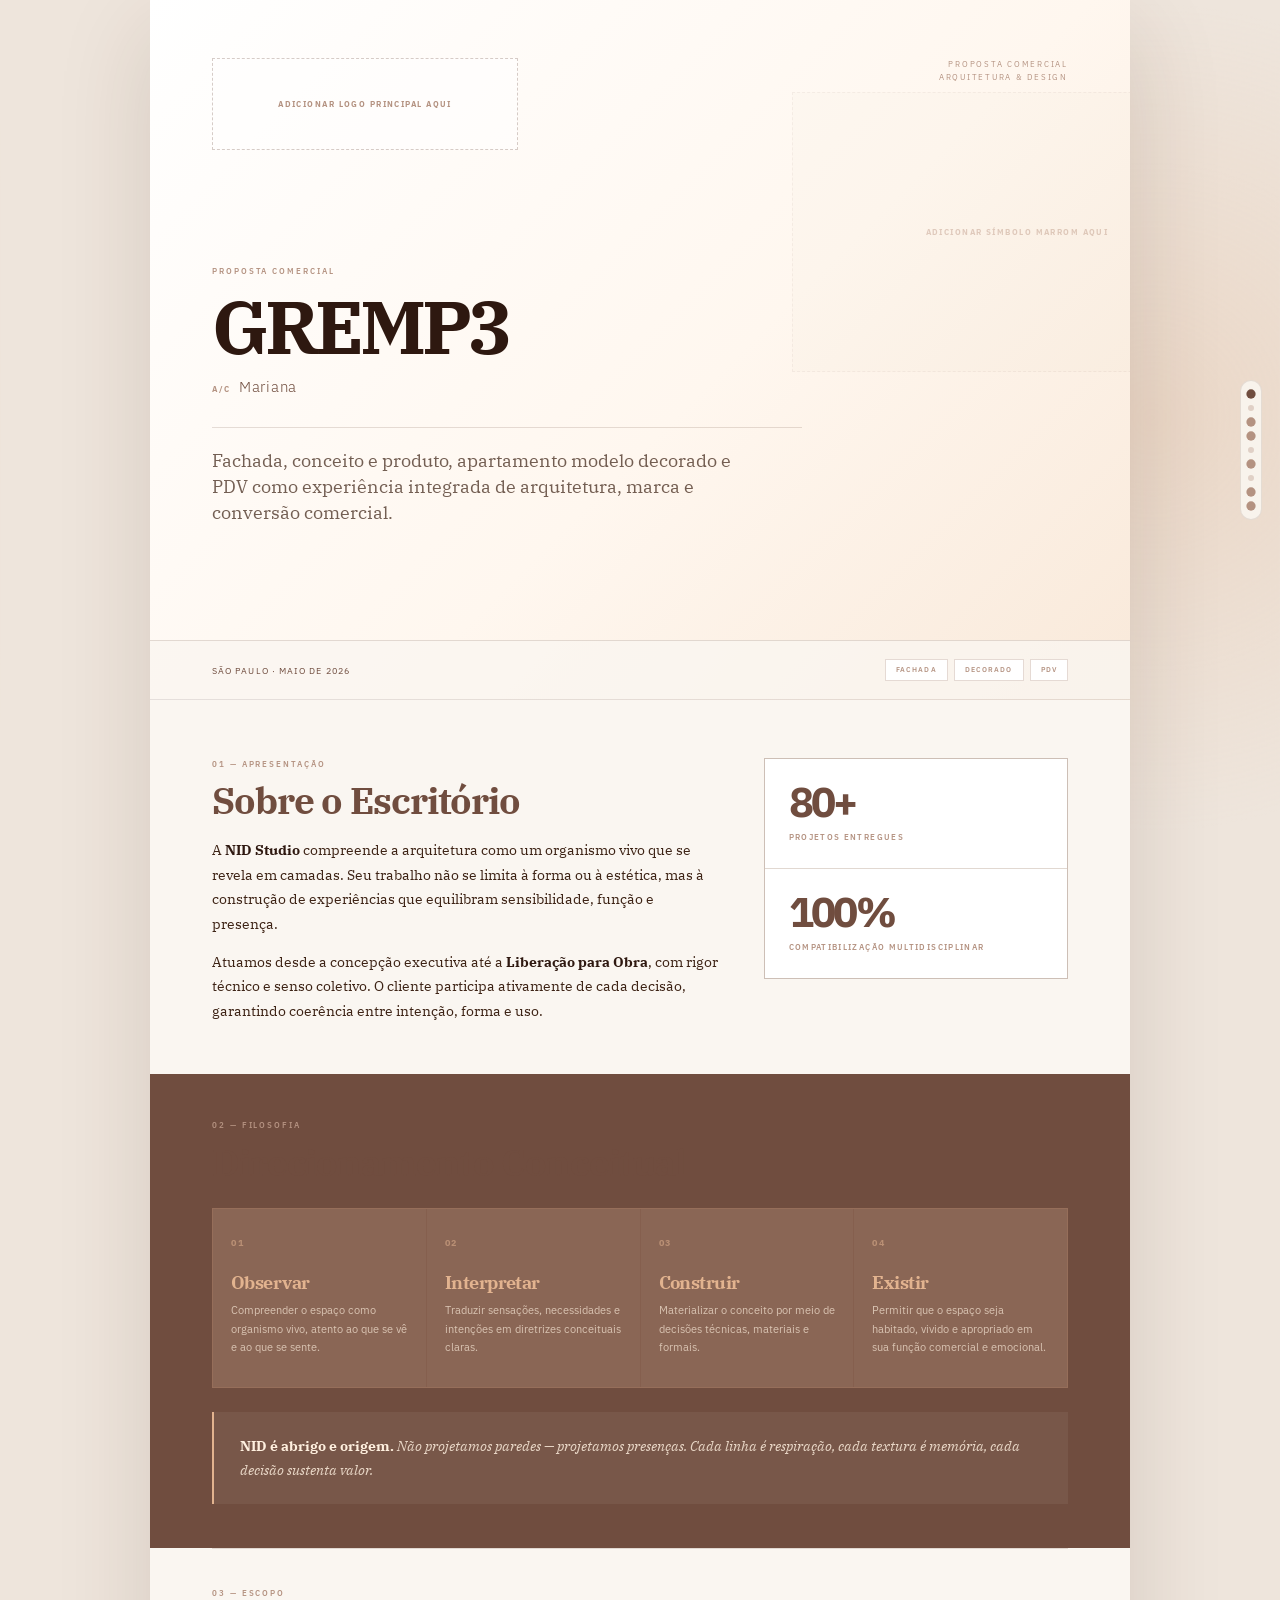
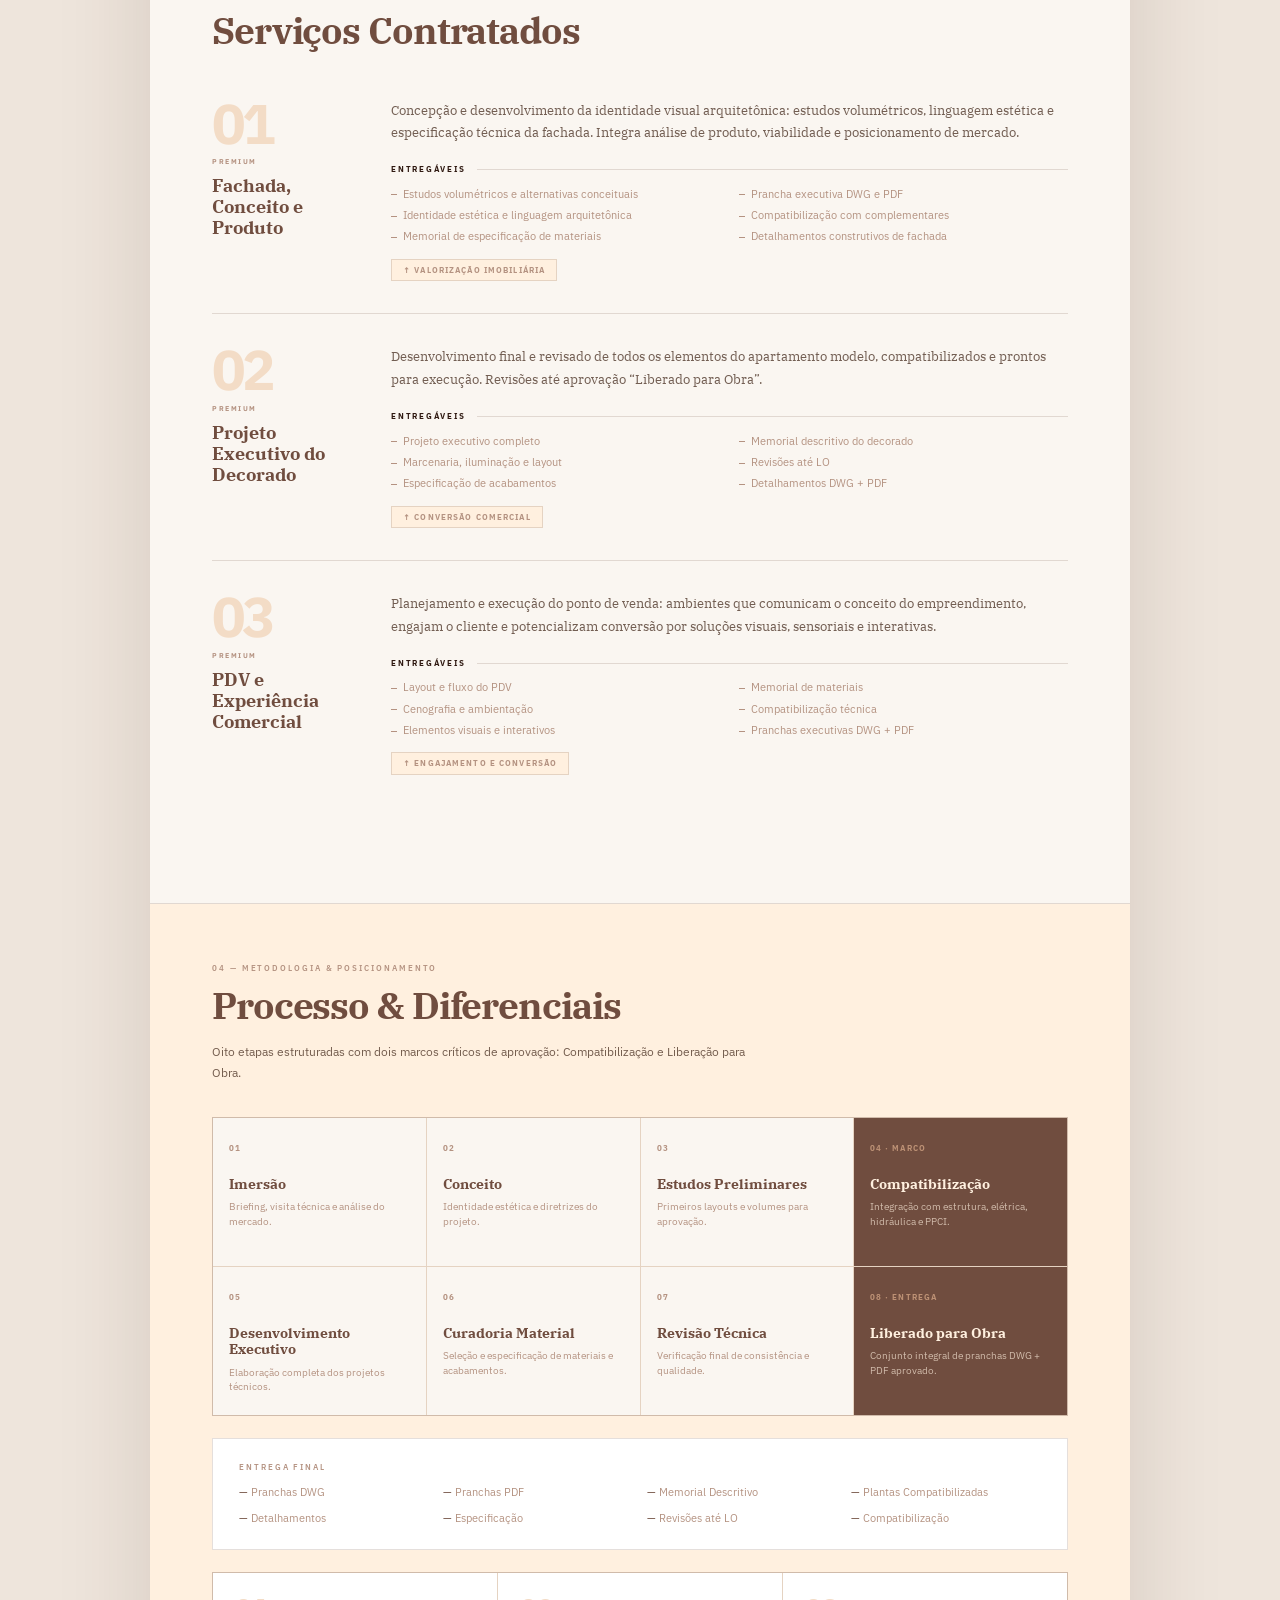
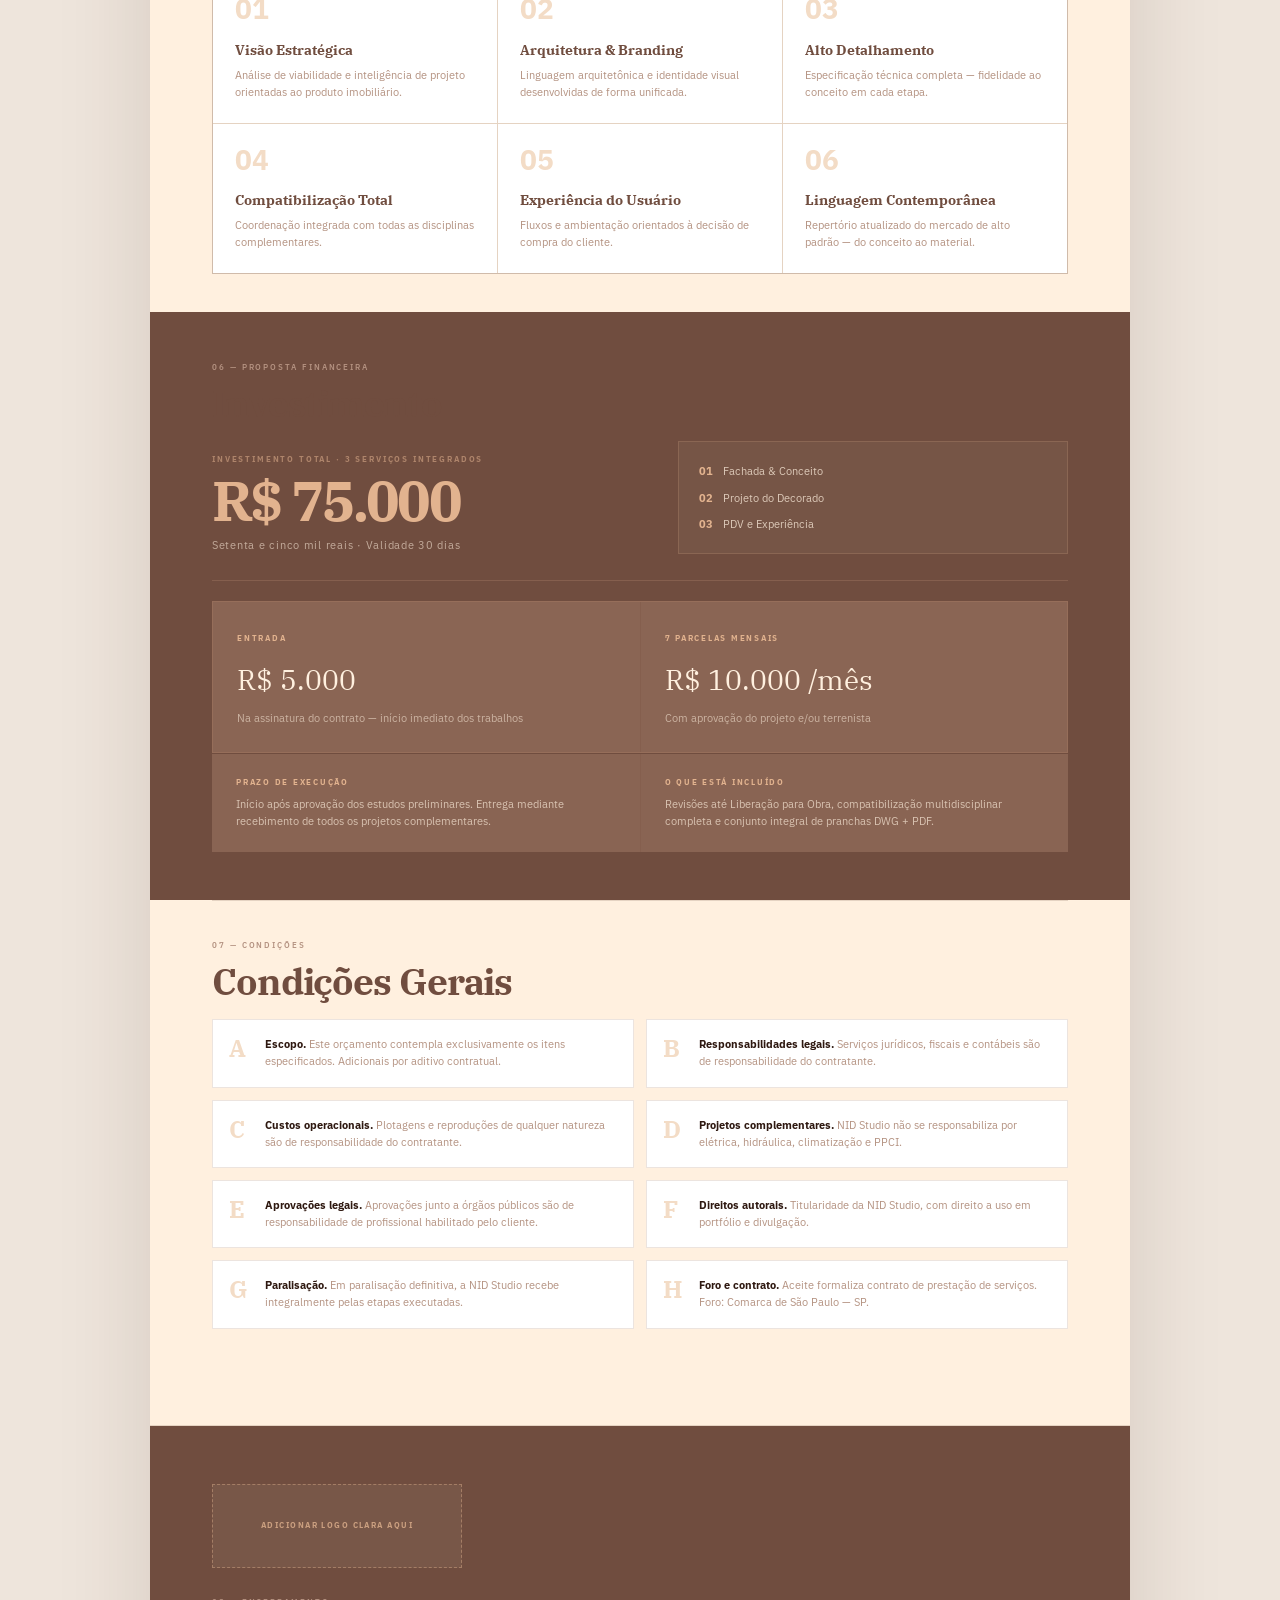
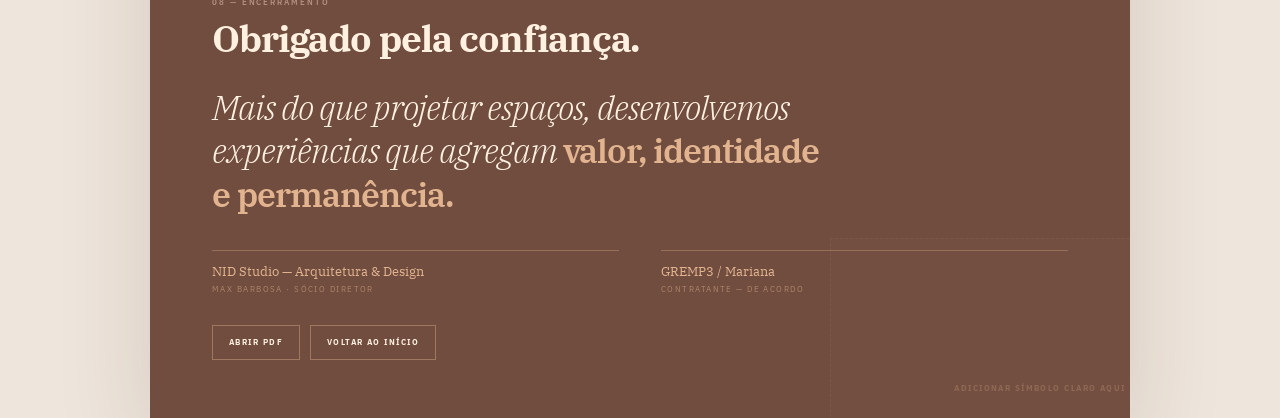
==== index.html @ 26ba8040 "Substitui logos por placeholders editaveis Co-authored-by: lealzinho30 <lealzinho30@users.noreply.gi" ====
<!doctype html>
<html lang="pt-BR">
<head>
  <meta charset="utf-8">
  <meta name="viewport" content="width=device-width, initial-scale=1">
  <title>NID Studio — Proposta Comercial GREMP3</title>
  <meta name="description" content="Proposta comercial NID Studio para GREMP3.">
  <link rel="preconnect" href="https://fonts.googleapis.com">
  <link rel="preconnect" href="https://fonts.gstatic.com" crossorigin>
  <link href="https://fonts.googleapis.com/css2?family=IBM+Plex+Serif:ital,wght@0,300;0,400;0,600;0,700;1,300;1,400&family=IBM+Plex+Sans:wght@300;400;500;600;700&display=swap" rel="stylesheet">
  <style>
    :root {
      --brown: #704d3f;
      --brown-dark: #3d2315;
      --brown-deep: #2e1810;
      --copper: #e2b38f;
      --taupe: #b49281;
      --sand: #f3dcc6;
      --cream: #fff0df;
      --off: #faf6f1;
      --white: #ffffff;
      --ink-soft: rgba(61, 35, 21, .72);
      --line: rgba(112, 77, 63, .18);
      --line-dark: rgba(226, 179, 143, .18);
    }

    * { box-sizing: border-box; }
    html { scroll-behavior: smooth; background: #eee5dc; }
    body {
      margin: 0;
      color: var(--brown-dark);
      background: radial-gradient(circle at 90% 8%, rgba(226,179,143,.28), transparent 26rem), #eee5dc;
      font-family: "IBM Plex Serif", Georgia, serif;
      font-size: 13px;
      line-height: 1.68;
      -webkit-font-smoothing: antialiased;
    }

    .nav {
      position: fixed;
      right: 18px;
      top: 50%;
      z-index: 20;
      display: flex;
      flex-direction: column;
      gap: 8px;
      transform: translateY(-50%);
      padding: 10px 7px;
      border: 1px solid rgba(112,77,63,.14);
      border-radius: 999px;
      background: rgba(250,246,241,.88);
      backdrop-filter: blur(14px);
    }
    .nav a {
      width: 6px;
      height: 6px;
      border-radius: 999px;
      background: var(--taupe);
      opacity: .36;
      text-indent: -999px;
      overflow: hidden;
      transition: .2s ease;
    }
    .nav a:hover, .nav a.on { opacity: 1; background: var(--brown); transform: scale(1.55); }

    .doc {
      width: min(100%, 980px);
      margin: 0 auto;
      background: var(--off);
      box-shadow: 0 30px 90px rgba(61,35,21,.14);
    }
    .sheet {
      position: relative;
      min-height: 100vh;
      padding: 58px 62px;
      border-bottom: 1px solid var(--line);
      overflow: hidden;
    }
    .sheet:last-child { border-bottom: 0; }
    .sheet.dark { color: var(--cream); background: var(--brown); }
    .sheet.cream { background: var(--cream); }
    .section { padding: 38px 0; border-top: 1px solid var(--line); }
    .section:first-child { border-top: 0; padding-top: 0; }
    .dark .section { border-top-color: var(--line-dark); }

    .label {
      display: block;
      margin-bottom: 10px;
      color: var(--taupe);
      font-family: "IBM Plex Sans", Arial, sans-serif;
      font-size: 8px;
      font-weight: 600;
      letter-spacing: .24em;
      text-transform: uppercase;
    }
    .dark .label { color: rgba(226,179,143,.64); }

    h1, h2, h3, p { margin-top: 0; }
    h1, h2, h3 { letter-spacing: -.03em; line-height: 1.05; }
    h1 { margin-bottom: 0; color: var(--brown-deep); font-size: 74px; font-weight: 700; letter-spacing: -.055em; }
    h2 { margin-bottom: 18px; color: var(--brown); font-size: 37px; font-weight: 700; }
    h3 { margin-bottom: 8px; color: var(--brown); font-size: 19px; font-weight: 700; }
    .dark h2, .dark h3 { color: var(--cream); }
    .lead { max-width: 640px; color: var(--ink-soft); font-size: 16px; line-height: 1.62; }
    .dark .lead { color: rgba(255,240,223,.76); }

    .logo {
      display: inline-flex;
      align-items: center;
      color: var(--brown);
      text-decoration: none;
    }
    .logo-slot,
    .symbol-slot {
      position: relative;
      display: flex;
      align-items: center;
      justify-content: center;
      overflow: hidden;
      border: 1px dashed rgba(112, 77, 63, .28);
      background: rgba(255, 255, 255, .58);
      color: var(--taupe);
      font-family: "IBM Plex Sans", Arial, sans-serif;
      font-size: 8px;
      font-weight: 700;
      letter-spacing: .18em;
      text-align: center;
      text-transform: uppercase;
    }
    .logo-slot img,
    .symbol-slot img {
      display: block;
      width: 100%;
      height: 100%;
      object-fit: contain;
    }
    .logo-slot.is-empty::before,
    .symbol-slot.is-empty::before {
      content: attr(data-label);
      max-width: 82%;
      line-height: 1.55;
    }
    .logo-slot--cover {
      width: 306px;
      max-width: 42vw;
      height: 92px;
      padding: 12px;
    }
    .logo-slot--closing {
      width: 250px;
      max-width: 70%;
      height: 84px;
      margin-bottom: 28px;
      border-color: rgba(226,179,143,.42);
      background: rgba(255,240,223,.06);
      color: rgba(226,179,143,.78);
    }

    .fan-bg {
      position: absolute;
      right: -112px;
      top: 92px;
      width: 450px;
      height: 280px;
      opacity: .82;
      pointer-events: none;
      mix-blend-mode: multiply;
      border-color: rgba(112,77,63,.14);
      background: rgba(112,77,63,.035);
    }
    .fan-bg.is-empty { opacity: .42; }

    .cover {
      min-height: 700px;
      display: grid;
      grid-template-rows: auto 1fr auto;
      background: linear-gradient(135deg, #fff 0%, #fff7ef 56%, #f3dcc6 140%);
    }
    .cover-top, .cover-foot { display:flex; justify-content:space-between; align-items:flex-start; gap:24px; position:relative; z-index:2; }
    .doc-type {
      color: var(--taupe);
      font-family: "IBM Plex Sans", Arial, sans-serif;
      font-size: 8px;
      letter-spacing: .22em;
      text-align: right;
      text-transform: uppercase;
    }
    .cover-main { position:relative; z-index:2; align-self:center; max-width: 590px; padding: 56px 0; }
    .ac { margin-top: 8px; color: var(--brown); font-family:"IBM Plex Sans", Arial, sans-serif; font-size:15px; font-weight:300; letter-spacing:.05em; }
    .ac em { margin-right:8px; color:var(--taupe); font-size:8px; font-style:normal; font-weight:700; letter-spacing:.2em; text-transform:uppercase; }
    .cover-line { width:100%; height:1px; margin:28px 0 20px; background:var(--line); }
    .cover-copy { max-width:540px; margin:0; color:var(--ink-soft); font-size:18px; line-height:1.44; }
    .cover-foot { align-items:center; margin:0 -62px -58px; padding:18px 62px; border-top:1px solid var(--line); background:rgba(250,246,241,.78); }
    .date { color:var(--brown); font-family:"IBM Plex Sans", Arial, sans-serif; font-size:9px; letter-spacing:.12em; text-transform:uppercase; }
    .tags { display:flex; gap:6px; flex-wrap:wrap; }
    .tag { padding:4px 10px; border:1px solid rgba(180,146,129,.34); background:#fff; color:var(--taupe); font-family:"IBM Plex Sans", Arial, sans-serif; font-size:7px; font-weight:600; letter-spacing:.16em; text-transform:uppercase; }

    .intro-grid { display:grid; grid-template-columns: 1.25fr .75fr; gap: 44px; align-items:start; }
    .copy p { margin-bottom: 13px; color: var(--brown-dark); font-size: 13.5px; line-height: 1.82; }
    .copy strong { color: var(--brown-deep); font-weight: 700; }
    .metric-grid { display:grid; grid-template-columns:1fr; gap:1px; background:var(--line); border:1px solid var(--line); }
    .metric { padding:24px; background:#fff; }
    .metric strong { display:block; color:var(--brown); font-family:"IBM Plex Sans", Arial, sans-serif; font-size:42px; line-height:.9; letter-spacing:-.06em; }
    .metric span { display:block; margin-top:10px; color:var(--taupe); font-family:"IBM Plex Sans", Arial, sans-serif; font-size:8px; font-weight:600; letter-spacing:.17em; text-transform:uppercase; }

    .philosophy { background:var(--brown); color:var(--cream); margin:0 -62px; padding:44px 62px; }
    .moves { display:grid; grid-template-columns:repeat(4,1fr); gap:1px; margin-top:26px; background:var(--line-dark); border:1px solid var(--line-dark); }
    .move { min-height:178px; padding:22px 18px; background:rgba(255,240,223,.045); }
    .move-n { color:rgba(226,179,143,.55); font-family:"IBM Plex Sans", Arial, sans-serif; font-size:9px; font-weight:700; letter-spacing:.18em; }
    .move h3 { margin-top:22px; color:var(--copper); font-size:18px; }
    .move p { margin:0; color:rgba(255,240,223,.68); font-family:"IBM Plex Sans", Arial, sans-serif; font-size:11px; line-height:1.68; }
    .manifesto { margin-top:24px; padding:22px 26px; border-left:2px solid var(--copper); background:rgba(255,240,223,.055); color:rgba(255,240,223,.82); font-size:14px; font-style:italic; line-height:1.74; }
    .manifesto strong { color:var(--cream); font-style:normal; }

    .services { display:grid; gap:0; }
    .svc { display:grid; grid-template-columns:145px 1fr; gap:34px; padding:32px 0; border-bottom:1px solid var(--line); }
    .svc:last-child { border-bottom:0; }
    .svc-n { display:block; color:var(--sand); font-family:"IBM Plex Sans", Arial, sans-serif; font-size:56px; font-weight:700; line-height:.85; letter-spacing:-.07em; }
    .svc-k { display:block; margin-top:9px; color:var(--taupe); font-family:"IBM Plex Sans", Arial, sans-serif; font-size:7px; font-weight:700; letter-spacing:.22em; text-transform:uppercase; }
    .svc-title { margin-top:7px; color:var(--brown); font-size:18px; font-weight:700; line-height:1.18; }
    .svc p { margin-bottom:18px; color:var(--ink-soft); font-size:13px; line-height:1.76; }
    .deliver-title { display:flex; align-items:center; gap:12px; margin-bottom:10px; color:var(--brown-deep); font-family:"IBM Plex Sans", Arial, sans-serif; font-size:8px; font-weight:700; letter-spacing:.22em; text-transform:uppercase; }
    .deliver-title:after { content:""; flex:1; height:1px; background:var(--line); }
    .deliver { display:grid; grid-template-columns:1fr 1fr; gap:6px 18px; margin:0; padding:0; list-style:none; }
    .deliver li { position:relative; padding-left:12px; color:var(--taupe); font-family:"IBM Plex Sans", Arial, sans-serif; font-size:10.6px; line-height:1.45; }
    .deliver li:before { content:""; position:absolute; left:0; top:.72em; width:6px; height:1px; background:var(--taupe); }
    .badge { display:inline-block; margin-top:14px; padding:4px 11px; border:1px solid var(--line); background:var(--cream); color:var(--taupe); font-family:"IBM Plex Sans", Arial, sans-serif; font-size:7.5px; font-weight:700; letter-spacing:.15em; text-transform:uppercase; }

    .process-wrap { display:grid; grid-template-columns:1fr; gap:22px; }
    .process-intro { max-width:560px; color:var(--ink-soft); font-family:"IBM Plex Sans", Arial, sans-serif; font-size:12px; line-height:1.68; }
    .steps { display:grid; grid-template-columns:repeat(4,1fr); gap:1px; background:var(--line); border:1px solid var(--line); }
    .step { min-height:148px; padding:18px 16px; background:var(--off); }
    .step.mark { background:var(--brown); color:var(--cream); }
    .step span { color:var(--taupe); font-family:"IBM Plex Sans", Arial, sans-serif; font-size:8px; font-weight:700; letter-spacing:.13em; text-transform:uppercase; }
    .step.mark span { color:rgba(226,179,143,.68); }
    .step strong { display:block; margin-top:18px; color:var(--brown); font-size:14px; line-height:1.18; }
    .step.mark strong { color:var(--cream); }
    .step p { margin:8px 0 0; color:var(--taupe); font-family:"IBM Plex Sans", Arial, sans-serif; font-size:10px; line-height:1.48; }
    .step.mark p { color:rgba(255,240,223,.68); }
    .delivery { padding:22px 26px; border:1px solid var(--line); background:#fff; }
    .delivery-items { display:grid; grid-template-columns:repeat(4,1fr); gap:8px 14px; margin-top:10px; color:var(--taupe); font-family:"IBM Plex Sans", Arial, sans-serif; font-size:10.5px; }
    .delivery-items span:before { content:"— "; color:var(--brown); }

    .diff-grid { display:grid; grid-template-columns:repeat(3,1fr); gap:1px; background:var(--line); border:1px solid var(--line); }
    .diff { padding:22px; background:#fff; }
    .diff span { color:var(--sand); font-family:"IBM Plex Sans", Arial, sans-serif; font-size:28px; font-weight:700; line-height:1; }
    .diff strong { display:block; margin-top:16px; color:var(--brown); font-size:14px; line-height:1.2; }
    .diff p { margin:8px 0 0; color:var(--taupe); font-family:"IBM Plex Sans", Arial, sans-serif; font-size:10.5px; line-height:1.6; }

    .finance { background:var(--brown); color:var(--cream); margin:0 -62px; padding:48px 62px; }
    .finance-head { display:grid; grid-template-columns:1.05fr .95fr; gap:36px; align-items:end; padding-bottom:26px; border-bottom:1px solid var(--line-dark); }
    .total-label { color:rgba(226,179,143,.55); font-family:"IBM Plex Sans", Arial, sans-serif; font-size:8px; font-weight:700; letter-spacing:.23em; text-transform:uppercase; }
    .total { margin:8px 0 0; color:var(--copper); font-size:56px; font-weight:700; line-height:.94; letter-spacing:-.05em; }
    .total-note { margin:10px 0 0; color:rgba(255,240,223,.58); font-family:"IBM Plex Sans", Arial, sans-serif; font-size:10.5px; letter-spacing:.07em; }
    .scope-list { display:grid; gap:8px; padding:20px; border:1px solid var(--line-dark); background:rgba(255,240,223,.045); }
    .scope-list div { display:grid; grid-template-columns:24px 1fr; color:rgba(255,240,223,.75); font-family:"IBM Plex Sans", Arial, sans-serif; font-size:11px; }
    .scope-list span { color:var(--copper); font-weight:700; }
    .pay-grid { display:grid; grid-template-columns:1fr 1fr; gap:1px; margin-top:20px; background:var(--line-dark); border:1px solid var(--line-dark); }
    .pay { padding:24px; background:rgba(255,240,223,.04); }
    .pay small { color:var(--copper); font-family:"IBM Plex Sans", Arial, sans-serif; font-size:8px; font-weight:700; letter-spacing:.22em; text-transform:uppercase; }
    .pay strong { display:block; margin-top:8px; color:var(--cream); font-size:28px; font-weight:400; }
    .pay p { margin:7px 0 0; color:rgba(255,240,223,.56); font-family:"IBM Plex Sans", Arial, sans-serif; font-size:10.5px; }
    .info-grid { display:grid; grid-template-columns:1fr 1fr; gap:1px; margin-top:1px; background:var(--line-dark); }
    .info { padding:22px 24px; background:rgba(255,240,223,.032); }
    .info strong { display:block; margin-bottom:7px; color:var(--copper); font-family:"IBM Plex Sans", Arial, sans-serif; font-size:8px; letter-spacing:.22em; text-transform:uppercase; }
    .info p { margin:0; color:rgba(255,240,223,.68); font-family:"IBM Plex Sans", Arial, sans-serif; font-size:10.5px; line-height:1.6; }

    .conditions { display:grid; grid-template-columns:1fr 1fr; gap:12px; }
    .cond { display:grid; grid-template-columns:24px 1fr; gap:12px; padding:16px; border:1px solid rgba(180,146,129,.25); background:#fff; }
    .cond-letter { color:var(--sand); font-size:24px; font-weight:700; line-height:1; }
    .cond p { margin:0; color:var(--taupe); font-family:"IBM Plex Sans", Arial, sans-serif; font-size:10.6px; line-height:1.62; }
    .cond strong { color:var(--brown-deep); font-weight:700; }

    .closing { position:relative; background:var(--brown); color:var(--cream); min-height:520px; display:grid; align-content:space-between; }
    .closing-symbol { position:absolute; right:-120px; bottom:-120px; width:420px; height:300px; opacity:.42; pointer-events:none; border-color:rgba(226,179,143,.18); background:rgba(255,240,223,.035); color:rgba(226,179,143,.62); }
    .closing-symbol img { object-fit:contain; }
    .closing > *:not(.closing-symbol) { position:relative; z-index:1; }
    .closing h2 { max-width:520px; color:var(--cream); }
    .closing-phrase { max-width:610px; margin:28px 0; color:var(--cream); font-size:34px; font-style:italic; font-weight:300; line-height:1.28; letter-spacing:-.03em; }
    .closing-phrase em { color:var(--copper); font-style:normal; font-weight:600; }
    .signatures { display:grid; grid-template-columns:1fr 1fr; gap:42px; margin-top:34px; }
    .sig-line { height:1px; margin-bottom:10px; background:rgba(226,179,143,.34); }
    .sig-name { color:var(--copper); font-size:13px; }
    .sig-role { color:rgba(226,179,143,.56); font-family:"IBM Plex Sans", Arial, sans-serif; font-size:8px; letter-spacing:.18em; text-transform:uppercase; }
    .actions { display:flex; gap:10px; flex-wrap:wrap; margin-top:28px; }
    .btn { padding:10px 16px; border:1px solid rgba(226,179,143,.42); color:var(--cream); font-family:"IBM Plex Sans", Arial, sans-serif; font-size:8px; font-weight:700; letter-spacing:.18em; text-decoration:none; text-transform:uppercase; }
    .btn:hover { background:rgba(255,240,223,.1); }

    @media (max-width: 760px) {
      .sheet { padding:38px 28px; }
      .cover-foot, .philosophy, .finance { margin-left:-28px; margin-right:-28px; padding-left:28px; padding-right:28px; }
      h1 { font-size:56px; }
      .intro-grid, .svc, .finance-head, .pay-grid, .info-grid, .conditions, .signatures { grid-template-columns:1fr; }
      .moves, .steps, .diff-grid, .delivery-items { grid-template-columns:1fr 1fr; }
      .deliver { grid-template-columns:1fr; }
      .nav { display:none; }
    }

    @media print {
      body { background:#fff; }
      .doc { width:900px; box-shadow:none; }
      .sheet { min-height:auto; page-break-after:always; }
      .nav, .actions { display:none; }
    }
  </style>
</head>
<body>
  <nav class="nav" aria-label="Navegação">
    <a class="on" href="#capa">Capa</a><a href="#sobre">Sobre</a><a href="#filosofia">Filosofia</a><a href="#escopo">Escopo</a><a href="#processo">Processo</a><a href="#diferenciais">Diferenciais</a><a href="#investimento">Investimento</a><a href="#condicoes">Condições</a><a href="#encerramento">Encerramento</a>
  </nav>

  <main class="doc">
    <section id="capa" class="sheet cover">
      <div class="cover-top">
        <a class="logo" href="#capa" aria-label="NID Studio">
          <span class="logo-slot logo-slot--cover is-empty" data-label="Adicionar logo principal aqui">
            <img data-logo-base="assets/logo-principal" alt="Logo NID Studio">
          </span>
        </a>
        <div class="doc-type">Proposta Comercial<br>Arquitetura & Design</div>
      </div>
      <div class="symbol-slot fan-bg is-empty" data-label="Adicionar símbolo marrom aqui" aria-hidden="true">
        <img data-logo-base="assets/simbolo-marrom" alt="">
      </div>
      <div class="cover-main">
        <span class="label">Proposta Comercial</span>
        <h1>GREMP3</h1>
        <div class="ac"><em>A/C</em>Mariana</div>
        <div class="cover-line"></div>
        <p class="cover-copy">Fachada, conceito e produto, apartamento modelo decorado e PDV como experiência integrada de arquitetura, marca e conversão comercial.</p>
      </div>
      <div class="cover-foot">
        <span class="date">São Paulo · Maio de 2026</span>
        <div class="tags"><span class="tag">Fachada</span><span class="tag">Decorado</span><span class="tag">PDV</span></div>
      </div>
    </section>

    <section id="sobre" class="sheet">
      <div class="section intro-grid">
        <div>
          <span class="label">01 — Apresentação</span>
          <h2>Sobre o Escritório</h2>
          <div class="copy">
            <p>A <strong>NID Studio</strong> compreende a arquitetura como um organismo vivo que se revela em camadas. Seu trabalho não se limita à forma ou à estética, mas à construção de experiências que equilibram sensibilidade, função e presença.</p>
            <p>Atuamos desde a concepção executiva até a <strong>Liberação para Obra</strong>, com rigor técnico e senso coletivo. O cliente participa ativamente de cada decisão, garantindo coerência entre intenção, forma e uso.</p>
          </div>
        </div>
        <div class="metric-grid"><div class="metric"><strong>80+</strong><span>Projetos entregues</span></div><div class="metric"><strong>100%</strong><span>Compatibilização multidisciplinar</span></div></div>
      </div>

      <div id="filosofia" class="philosophy section">
        <span class="label">02 — Filosofia</span>
        <h2>Direcionamento Conceitual</h2>
        <div class="moves">
          <article class="move"><span class="move-n">01</span><h3>Observar</h3><p>Compreender o espaço como organismo vivo, atento ao que se vê e ao que se sente.</p></article>
          <article class="move"><span class="move-n">02</span><h3>Interpretar</h3><p>Traduzir sensações, necessidades e intenções em diretrizes conceituais claras.</p></article>
          <article class="move"><span class="move-n">03</span><h3>Construir</h3><p>Materializar o conceito por meio de decisões técnicas, materiais e formais.</p></article>
          <article class="move"><span class="move-n">04</span><h3>Existir</h3><p>Permitir que o espaço seja habitado, vivido e apropriado em sua função comercial e emocional.</p></article>
        </div>
        <div class="manifesto"><strong>NID é abrigo e origem.</strong> Não projetamos paredes — projetamos presenças. Cada linha é respiração, cada textura é memória, cada decisão sustenta valor.</div>
      </div>

      <div id="escopo" class="section">
        <span class="label">03 — Escopo</span>
        <h2>Serviços Contratados</h2>
        <div class="services">
          <article class="svc"><div><span class="svc-n">01</span><span class="svc-k">Premium</span><div class="svc-title">Fachada, Conceito e Produto</div></div><div><p>Concepção e desenvolvimento da identidade visual arquitetônica: estudos volumétricos, linguagem estética e especificação técnica da fachada. Integra análise de produto, viabilidade e posicionamento de mercado.</p><div class="deliver-title">Entregáveis</div><ul class="deliver"><li>Estudos volumétricos e alternativas conceituais</li><li>Prancha executiva DWG e PDF</li><li>Identidade estética e linguagem arquitetônica</li><li>Compatibilização com complementares</li><li>Memorial de especificação de materiais</li><li>Detalhamentos construtivos de fachada</li></ul><span class="badge">↑ Valorização imobiliária</span></div></article>
          <article class="svc"><div><span class="svc-n">02</span><span class="svc-k">Premium</span><div class="svc-title">Projeto Executivo do Decorado</div></div><div><p>Desenvolvimento final e revisado de todos os elementos do apartamento modelo, compatibilizados e prontos para execução. Revisões até aprovação “Liberado para Obra”.</p><div class="deliver-title">Entregáveis</div><ul class="deliver"><li>Projeto executivo completo</li><li>Memorial descritivo do decorado</li><li>Marcenaria, iluminação e layout</li><li>Revisões até LO</li><li>Especificação de acabamentos</li><li>Detalhamentos DWG + PDF</li></ul><span class="badge">↑ Conversão comercial</span></div></article>
          <article class="svc"><div><span class="svc-n">03</span><span class="svc-k">Premium</span><div class="svc-title">PDV e Experiência Comercial</div></div><div><p>Planejamento e execução do ponto de venda: ambientes que comunicam o conceito do empreendimento, engajam o cliente e potencializam conversão por soluções visuais, sensoriais e interativas.</p><div class="deliver-title">Entregáveis</div><ul class="deliver"><li>Layout e fluxo do PDV</li><li>Memorial de materiais</li><li>Cenografia e ambientação</li><li>Compatibilização técnica</li><li>Elementos visuais e interativos</li><li>Pranchas executivas DWG + PDF</li></ul><span class="badge">↑ Engajamento e conversão</span></div></article>
        </div>
      </div>
    </section>

    <section class="sheet cream">
      <div id="processo" class="section process-wrap">
        <div><span class="label">04 — Metodologia & Posicionamento</span><h2>Processo & Diferenciais</h2><p class="process-intro">Oito etapas estruturadas com dois marcos críticos de aprovação: Compatibilização e Liberação para Obra.</p></div>
        <div class="steps">
          <article class="step"><span>01</span><strong>Imersão</strong><p>Briefing, visita técnica e análise do mercado.</p></article><article class="step"><span>02</span><strong>Conceito</strong><p>Identidade estética e diretrizes do projeto.</p></article><article class="step"><span>03</span><strong>Estudos Preliminares</strong><p>Primeiros layouts e volumes para aprovação.</p></article><article class="step mark"><span>04 · Marco</span><strong>Compatibilização</strong><p>Integração com estrutura, elétrica, hidráulica e PPCI.</p></article><article class="step"><span>05</span><strong>Desenvolvimento Executivo</strong><p>Elaboração completa dos projetos técnicos.</p></article><article class="step"><span>06</span><strong>Curadoria Material</strong><p>Seleção e especificação de materiais e acabamentos.</p></article><article class="step"><span>07</span><strong>Revisão Técnica</strong><p>Verificação final de consistência e qualidade.</p></article><article class="step mark"><span>08 · Entrega</span><strong>Liberado para Obra</strong><p>Conjunto integral de pranchas DWG + PDF aprovado.</p></article>
        </div>
        <div class="delivery"><span class="label">Entrega Final</span><div class="delivery-items"><span>Pranchas DWG</span><span>Pranchas PDF</span><span>Memorial Descritivo</span><span>Plantas Compatibilizadas</span><span>Detalhamentos</span><span>Especificação</span><span>Revisões até LO</span><span>Compatibilização</span></div></div>
        <div id="diferenciais" class="diff-grid">
          <article class="diff"><span>01</span><strong>Visão Estratégica</strong><p>Análise de viabilidade e inteligência de projeto orientadas ao produto imobiliário.</p></article><article class="diff"><span>02</span><strong>Arquitetura & Branding</strong><p>Linguagem arquitetônica e identidade visual desenvolvidas de forma unificada.</p></article><article class="diff"><span>03</span><strong>Alto Detalhamento</strong><p>Especificação técnica completa — fidelidade ao conceito em cada etapa.</p></article><article class="diff"><span>04</span><strong>Compatibilização Total</strong><p>Coordenação integrada com todas as disciplinas complementares.</p></article><article class="diff"><span>05</span><strong>Experiência do Usuário</strong><p>Fluxos e ambientação orientados à decisão de compra do cliente.</p></article><article class="diff"><span>06</span><strong>Linguagem Contemporânea</strong><p>Repertório atualizado do mercado de alto padrão — do conceito ao material.</p></article>
        </div>
      </div>

      <div id="investimento" class="finance section">
        <span class="label">06 — Proposta Financeira</span><h2>Investimento</h2>
        <div class="finance-head"><div><div class="total-label">Investimento total · 3 serviços integrados</div><div class="total">R$ 75.000</div><p class="total-note">Setenta e cinco mil reais · Validade 30 dias</p></div><div class="scope-list"><div><span>01</span>Fachada & Conceito</div><div><span>02</span>Projeto do Decorado</div><div><span>03</span>PDV e Experiência</div></div></div>
        <div class="pay-grid"><div class="pay"><small>Entrada</small><strong>R$ 5.000</strong><p>Na assinatura do contrato — início imediato dos trabalhos</p></div><div class="pay"><small>7 Parcelas mensais</small><strong>R$ 10.000 /mês</strong><p>Com aprovação do projeto e/ou terrenista</p></div></div>
        <div class="info-grid"><div class="info"><strong>Prazo de execução</strong><p>Início após aprovação dos estudos preliminares. Entrega mediante recebimento de todos os projetos complementares.</p></div><div class="info"><strong>O que está incluído</strong><p>Revisões até Liberação para Obra, compatibilização multidisciplinar completa e conjunto integral de pranchas DWG + PDF.</p></div></div>
      </div>

      <div id="condicoes" class="section">
        <span class="label">07 — Condições</span><h2>Condições Gerais</h2>
        <div class="conditions">
          <article class="cond"><span class="cond-letter">A</span><p><strong>Escopo.</strong> Este orçamento contempla exclusivamente os itens especificados. Adicionais por aditivo contratual.</p></article><article class="cond"><span class="cond-letter">B</span><p><strong>Responsabilidades legais.</strong> Serviços jurídicos, fiscais e contábeis são de responsabilidade do contratante.</p></article><article class="cond"><span class="cond-letter">C</span><p><strong>Custos operacionais.</strong> Plotagens e reproduções de qualquer natureza são de responsabilidade do contratante.</p></article><article class="cond"><span class="cond-letter">D</span><p><strong>Projetos complementares.</strong> NID Studio não se responsabiliza por elétrica, hidráulica, climatização e PPCI.</p></article><article class="cond"><span class="cond-letter">E</span><p><strong>Aprovações legais.</strong> Aprovações junto a órgãos públicos são de responsabilidade de profissional habilitado pelo cliente.</p></article><article class="cond"><span class="cond-letter">F</span><p><strong>Direitos autorais.</strong> Titularidade da NID Studio, com direito a uso em portfólio e divulgação.</p></article><article class="cond"><span class="cond-letter">G</span><p><strong>Paralisação.</strong> Em paralisação definitiva, a NID Studio recebe integralmente pelas etapas executadas.</p></article><article class="cond"><span class="cond-letter">H</span><p><strong>Foro e contrato.</strong> Aceite formaliza contrato de prestação de serviços. Foro: Comarca de São Paulo — SP.</p></article>
        </div>
      </div>
    </section>

    <section id="encerramento" class="sheet closing">
      <div class="symbol-slot closing-symbol is-empty" data-label="Adicionar símbolo claro aqui" aria-hidden="true">
        <img data-logo-base="assets/simbolo-claro" alt="">
      </div>
      <div><div class="logo-slot logo-slot--closing is-empty" data-label="Adicionar logo clara aqui"><img data-logo-base="assets/logo-clara" alt="Logo NID Studio"></div><span class="label">08 — Encerramento</span><h2>Obrigado pela confiança.</h2><p class="closing-phrase">Mais do que projetar espaços, desenvolvemos experiências que agregam <em>valor, identidade e permanência.</em></p><div class="signatures"><div><div class="sig-line"></div><div class="sig-name">NID Studio — Arquitetura & Design</div><div class="sig-role">Max Barbosa · Sócio Diretor</div></div><div><div class="sig-line"></div><div class="sig-name">GREMP3 / Mariana</div><div class="sig-role">Contratante — De acordo</div></div></div><div class="actions"><a class="btn" href="NID_Studio_Proposta_GREMP3.pdf" target="_blank" rel="noopener">Abrir PDF</a><a class="btn" href="#capa">Voltar ao início</a></div></div>
    </section>
  </main>
  <script>

    const optionalLogoExtensions = ['png', 'jpg', 'jpeg', 'webp', 'svg'];
    document.querySelectorAll('img[data-logo-base]').forEach(img => {
      const base = img.dataset.logoBase;
      let index = 0;
      const slot = img.parentElement;
      const tryNext = () => {
        if (index >= optionalLogoExtensions.length) {
          img.remove();
          return;
        }
        img.src = `${base}.${optionalLogoExtensions[index++]}`;
      };
      img.addEventListener('load', () => slot && slot.classList.remove('is-empty'));
      img.addEventListener('error', tryNext);
      tryNext();
    });
    const sections = document.querySelectorAll('section[id], div[id]');
    const dots = document.querySelectorAll('.nav a');
    const io = new IntersectionObserver(entries => { entries.forEach(entry => { if(entry.isIntersecting){ dots.forEach(d=>d.classList.remove('on')); const active=document.querySelector(`.nav a[href="#${entry.target.id}"]`); if(active) active.classList.add('on'); } }); }, { threshold: .35 });
    sections.forEach(section => io.observe(section));
  </script>
</body>
</html>
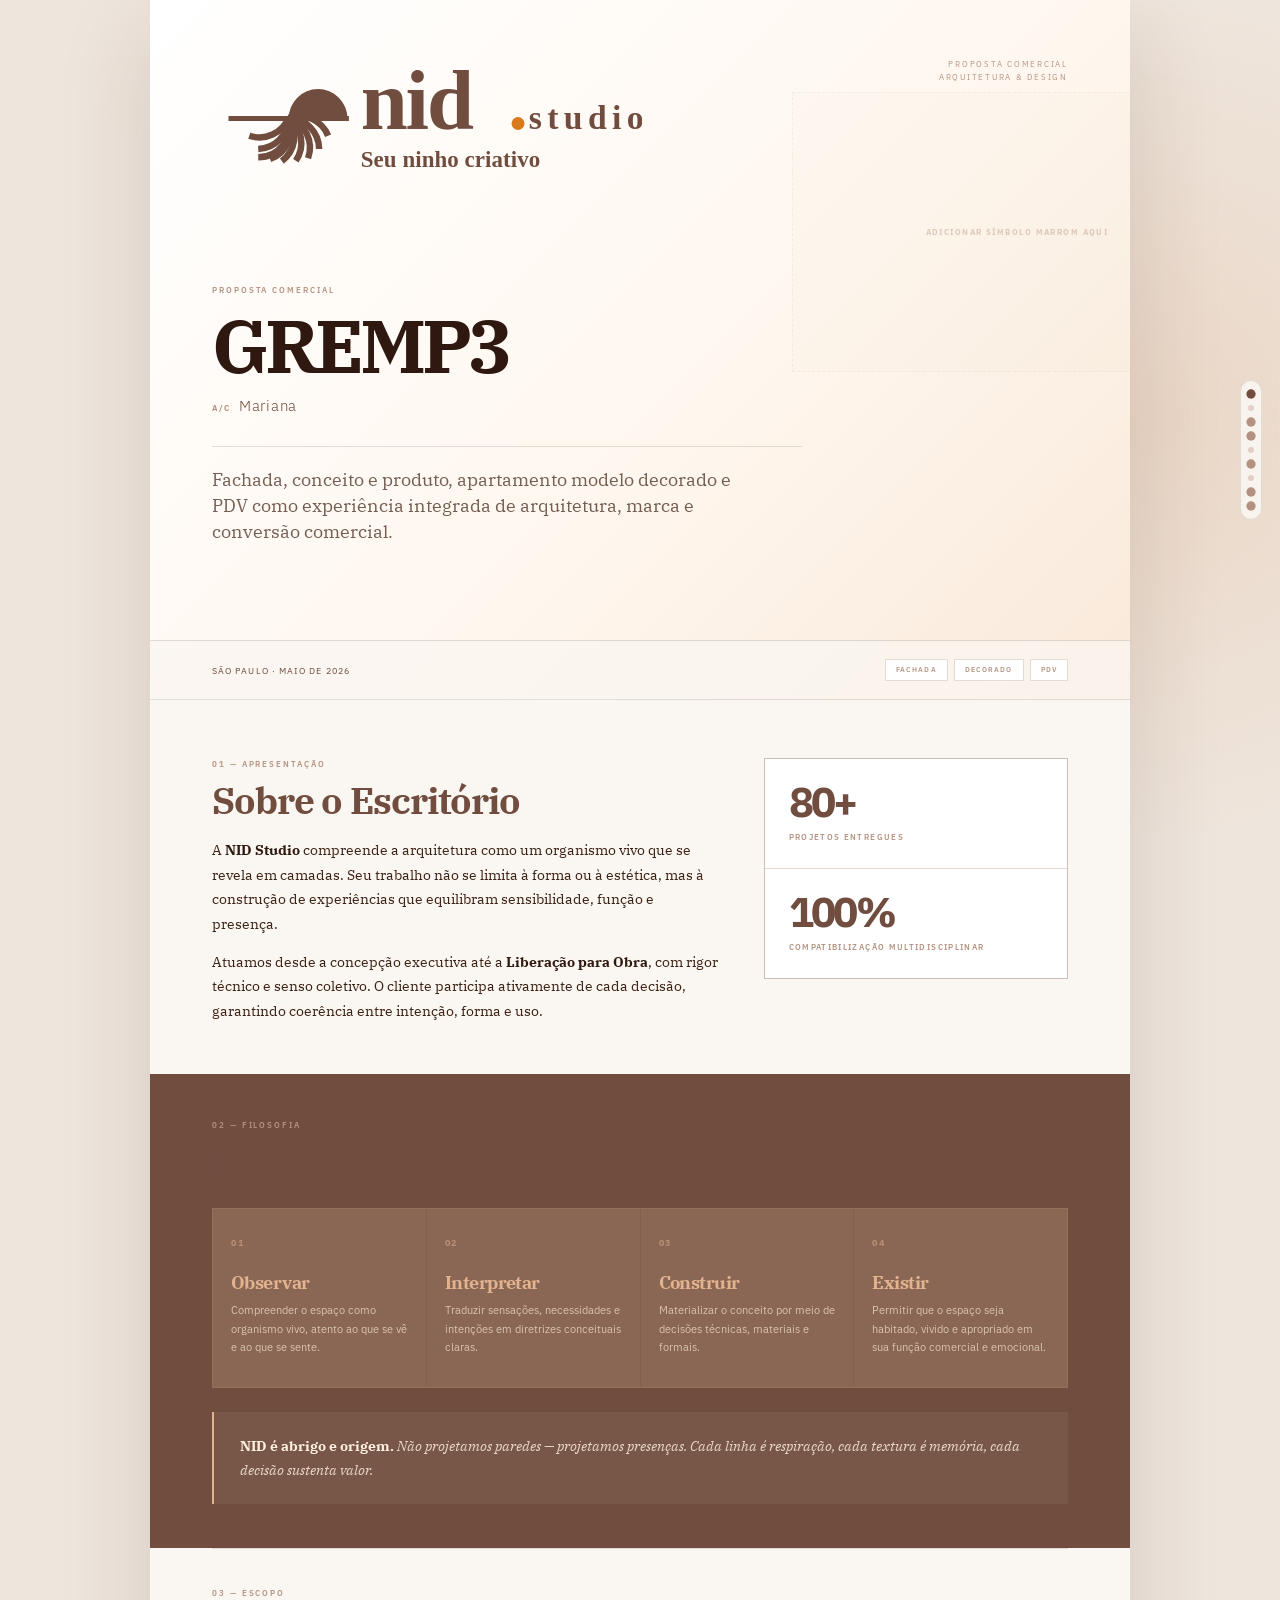
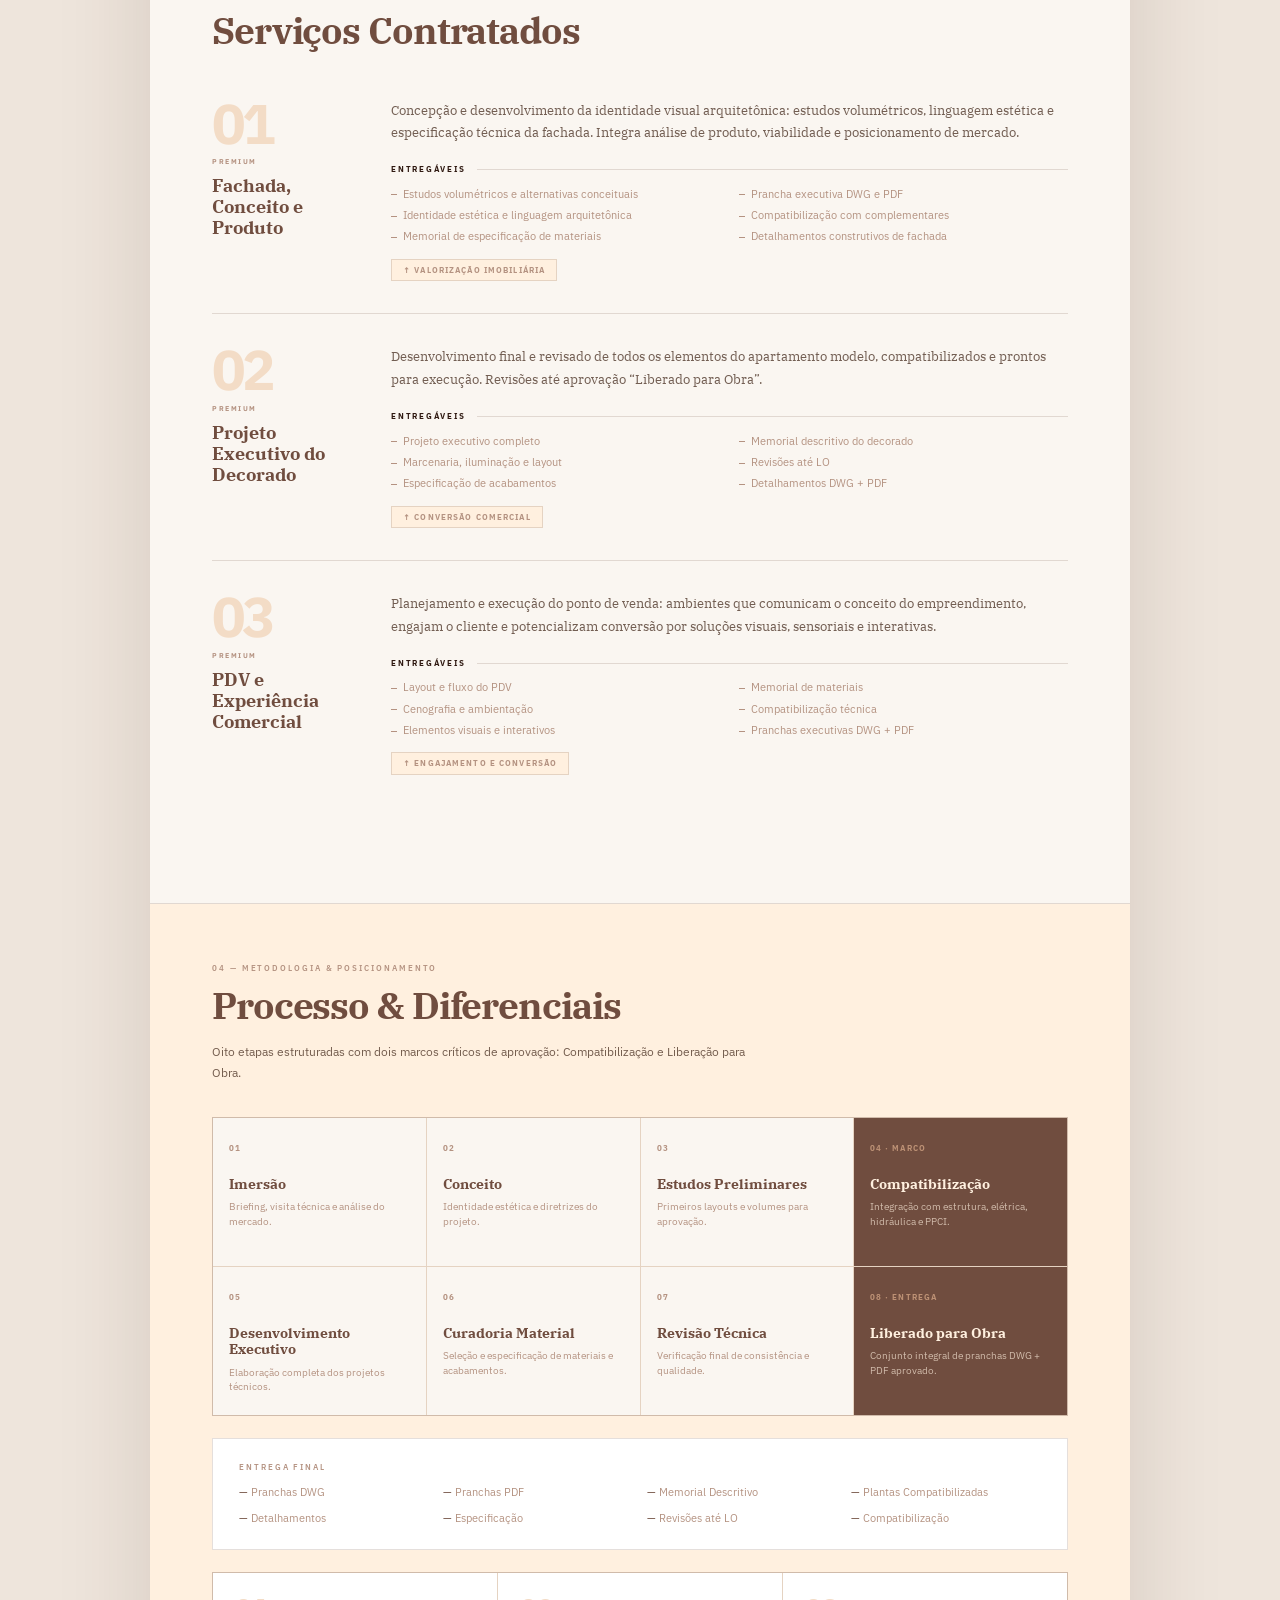
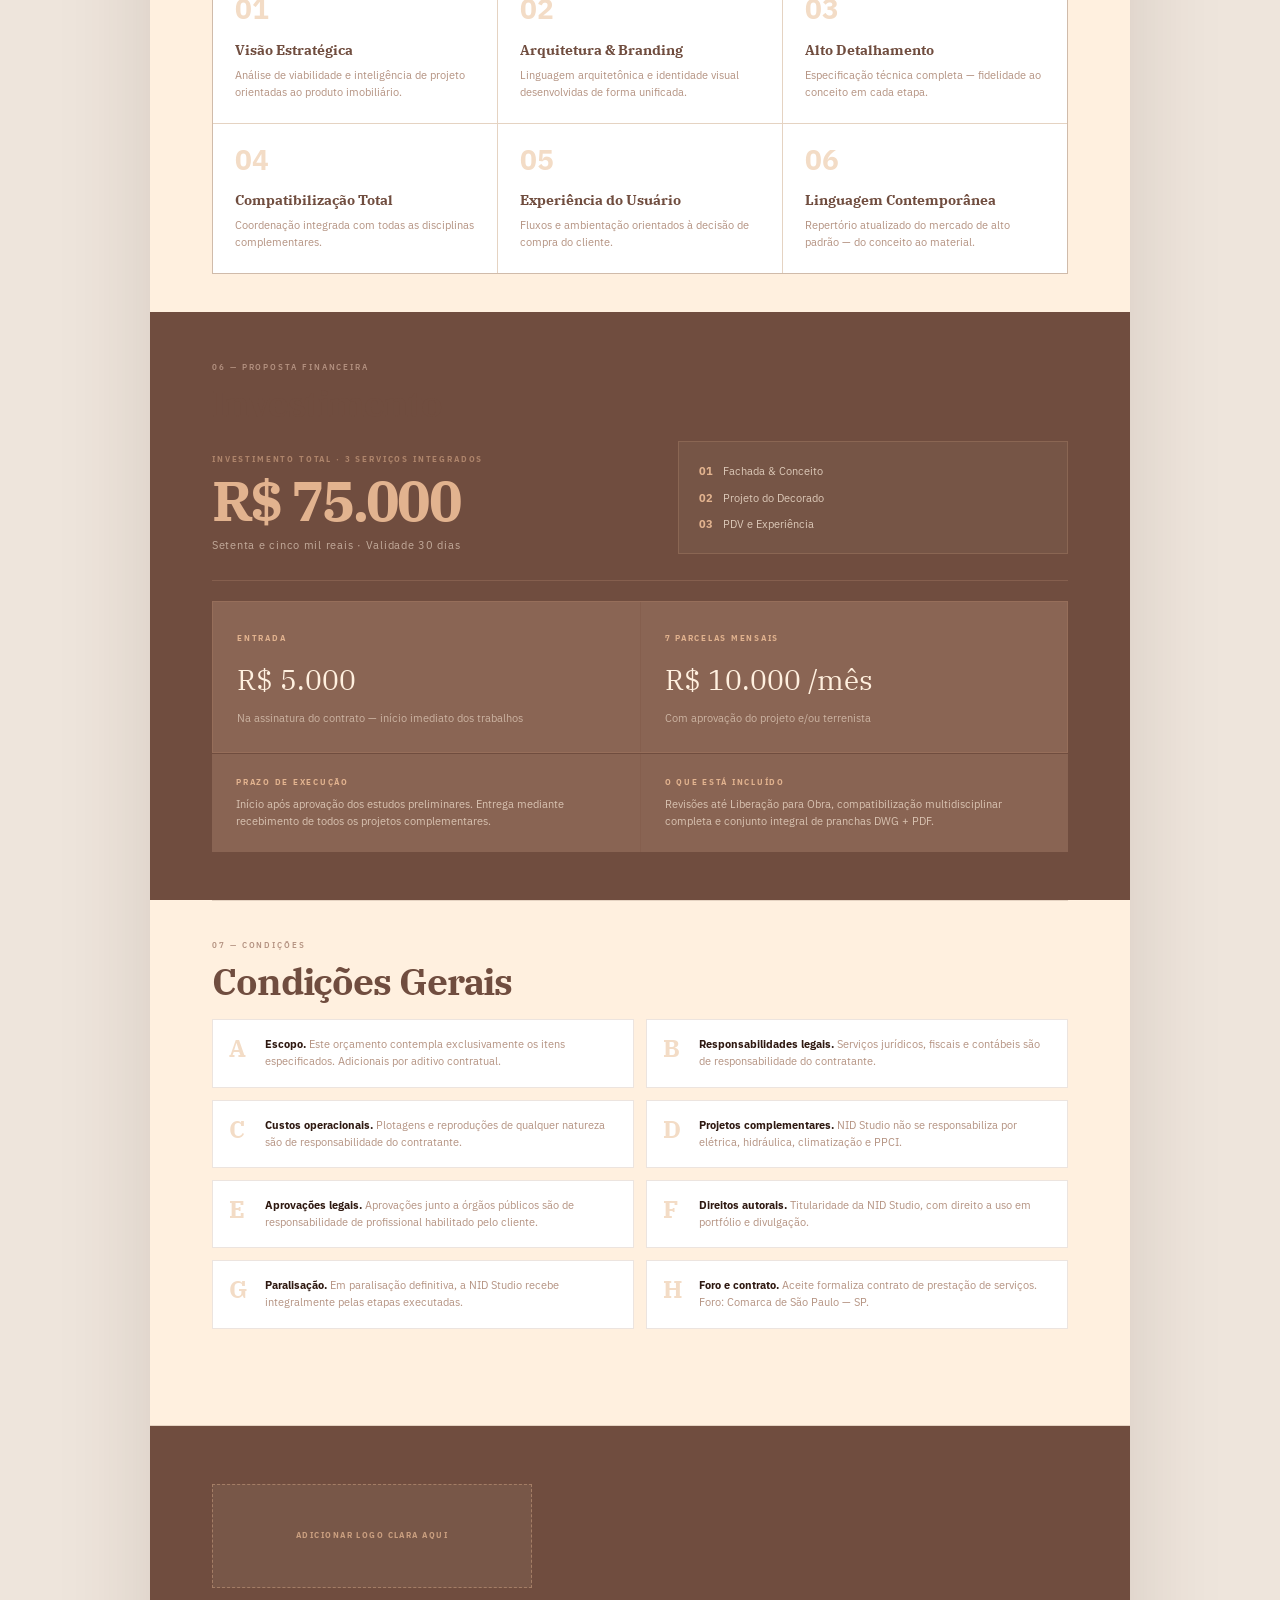
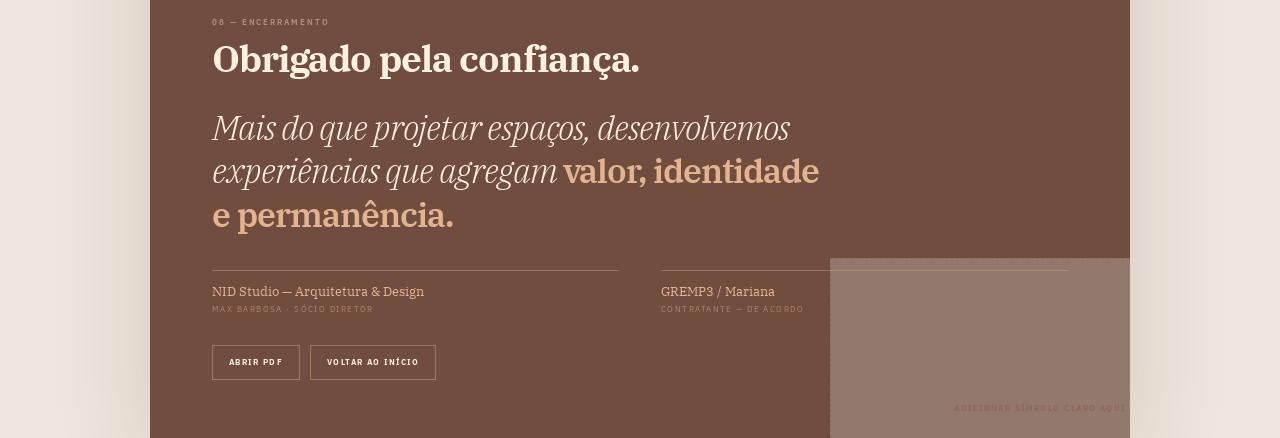
==== commit ff6c3e36: "Use logotipo normal da NID no layout Co-authored-by: lealzinho30 <lealzinho30@users.noreply.github.c" ====
--- a/index.html
+++ b/index.html
@@ -117,6 +117,12 @@
       align-items: center;
       justify-content: center;
       overflow: hidden;
+      border: 0;
+      background: transparent;
+      color: inherit;
+    }
+    .logo-slot.is-empty,
+    .symbol-slot.is-empty {
       border: 1px dashed rgba(112, 77, 63, .28);
       background: rgba(255, 255, 255, .58);
       color: var(--taupe);
@@ -141,16 +147,19 @@
       line-height: 1.55;
     }
     .logo-slot--cover {
-      width: 306px;
+      width: 430px;
       max-width: 42vw;
-      height: 92px;
-      padding: 12px;
+      height: 130px;
+      padding: 0;
     }
     .logo-slot--closing {
-      width: 250px;
+      width: 320px;
       max-width: 70%;
-      height: 84px;
+      height: 104px;
       margin-bottom: 28px;
+      color: rgba(226,179,143,.9);
+    }
+    .logo-slot--closing.is-empty {
       border-color: rgba(226,179,143,.42);
       background: rgba(255,240,223,.06);
       color: rgba(226,179,143,.78);
@@ -165,10 +174,13 @@
       opacity: .82;
       pointer-events: none;
       mix-blend-mode: multiply;
+      color: rgba(112,77,63,.24);
+    }
+    .fan-bg.is-empty {
       border-color: rgba(112,77,63,.14);
       background: rgba(112,77,63,.035);
-    }
-    .fan-bg.is-empty { opacity: .42; }
+      opacity: .42;
+    }
 
     .cover {
       min-height: 700px;
@@ -407,7 +419,7 @@
   </main>
   <script>
 
-    const optionalLogoExtensions = ['png', 'jpg', 'jpeg', 'webp', 'svg'];
+    const optionalLogoExtensions = ['svg', 'png', 'webp', 'jpg', 'jpeg'];
     document.querySelectorAll('img[data-logo-base]').forEach(img => {
       const base = img.dataset.logoBase;
       let index = 0;
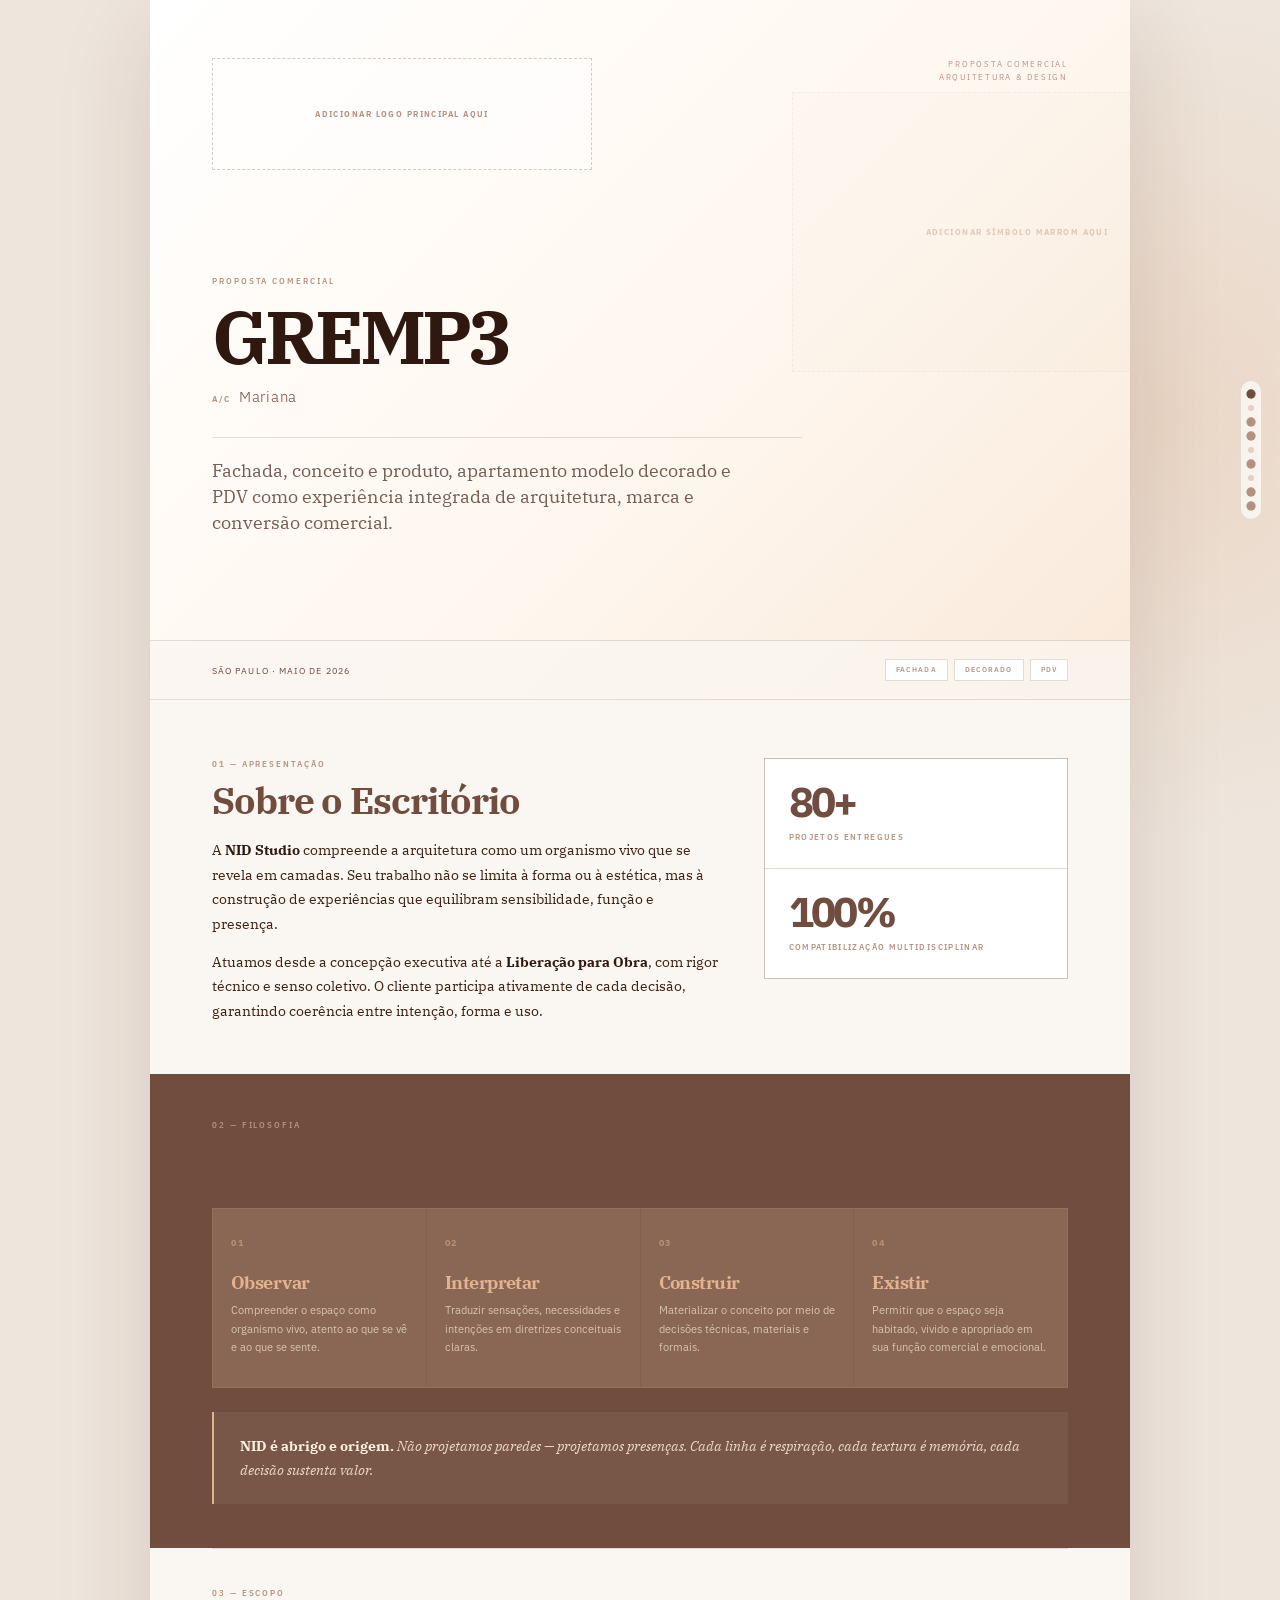
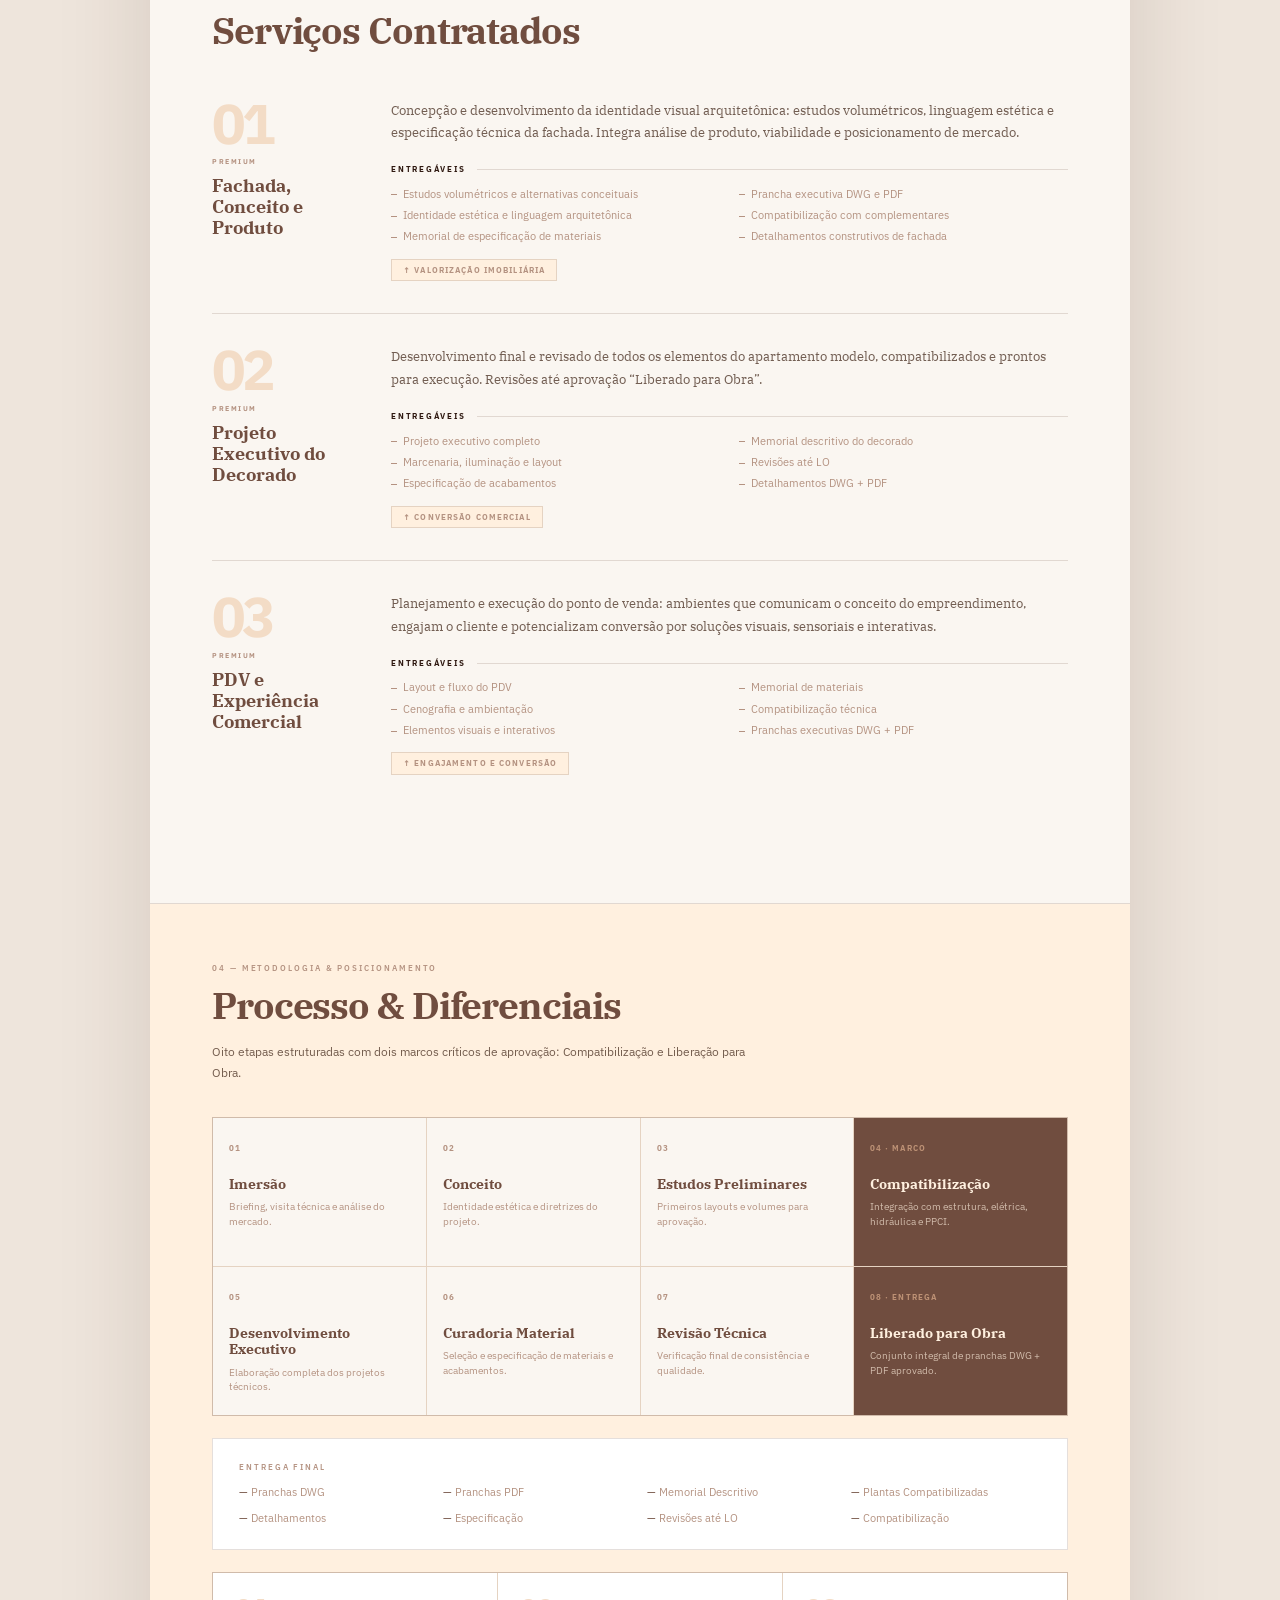
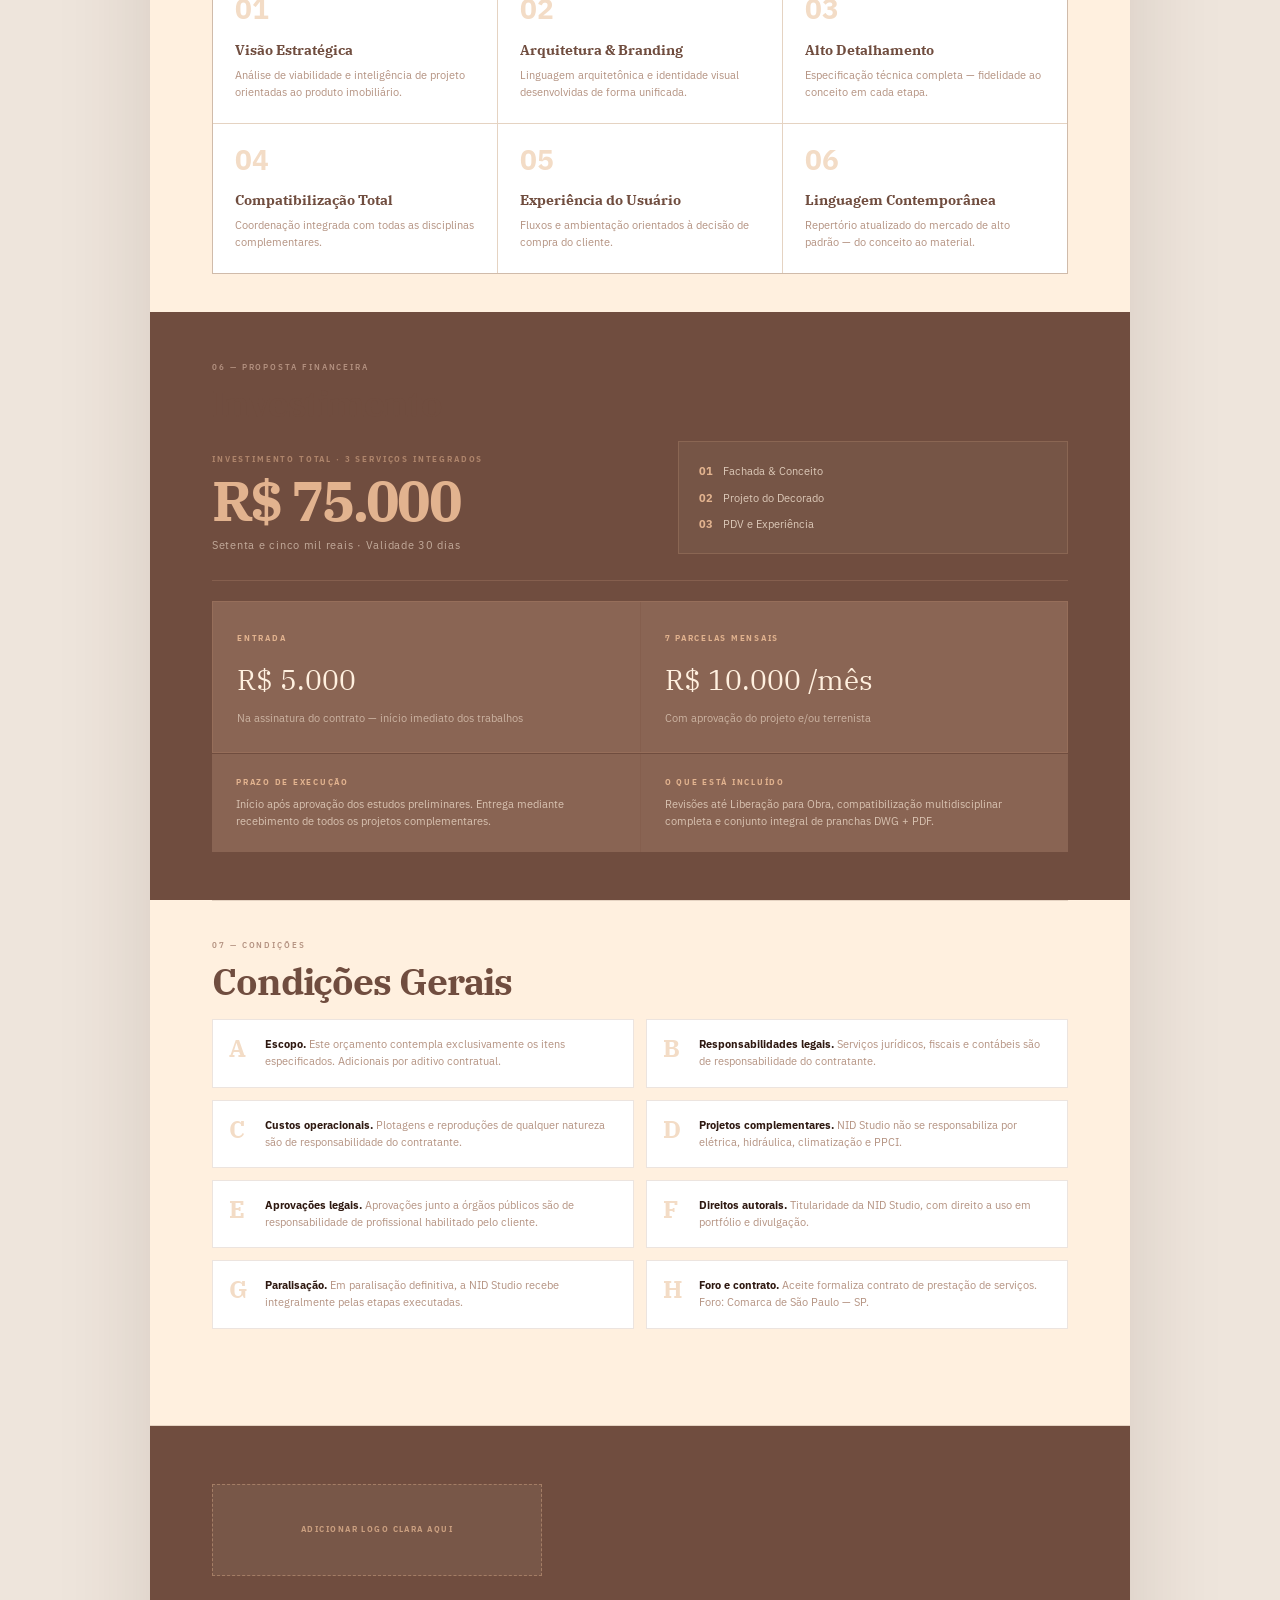
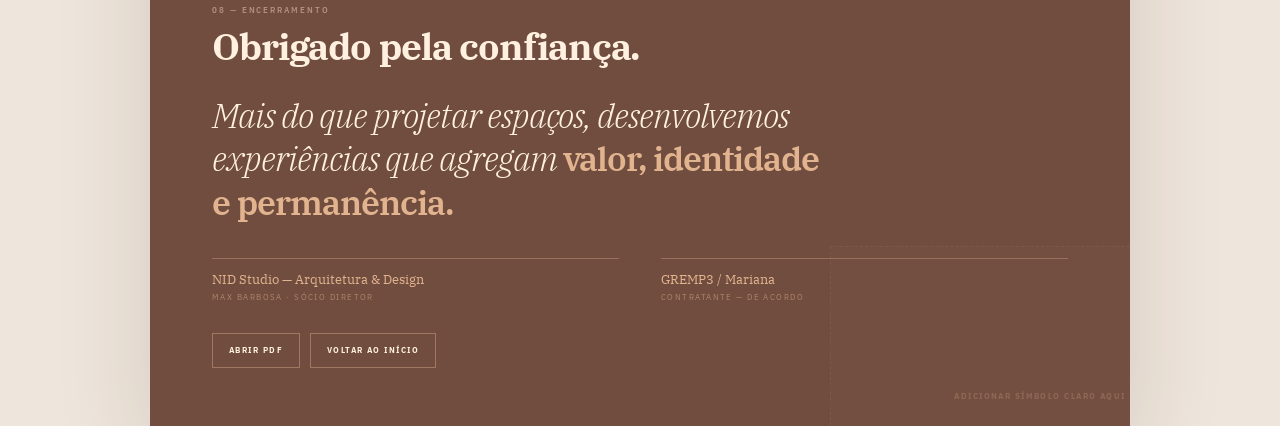
==== commit 9f9012b2: "Usa logotipo normal da NID Co-authored-by: lealzinho30 <lealzinho30@users.noreply.github.com>" ====
--- a/index.html
+++ b/index.html
@@ -117,12 +117,6 @@
       align-items: center;
       justify-content: center;
       overflow: hidden;
-      border: 0;
-      background: transparent;
-      color: inherit;
-    }
-    .logo-slot.is-empty,
-    .symbol-slot.is-empty {
       border: 1px dashed rgba(112, 77, 63, .28);
       background: rgba(255, 255, 255, .58);
       color: var(--taupe);
@@ -140,6 +134,12 @@
       height: 100%;
       object-fit: contain;
     }
+    .logo-slot:not(.is-empty),
+    .symbol-slot:not(.is-empty) {
+      border-color: transparent;
+      background: transparent;
+      color: inherit;
+    }
     .logo-slot.is-empty::before,
     .symbol-slot.is-empty::before {
       content: attr(data-label);
@@ -147,19 +147,16 @@
       line-height: 1.55;
     }
     .logo-slot--cover {
-      width: 430px;
-      max-width: 42vw;
-      height: 130px;
+      width: 380px;
+      max-width: 46vw;
+      height: 112px;
       padding: 0;
     }
     .logo-slot--closing {
-      width: 320px;
+      width: 330px;
       max-width: 70%;
-      height: 104px;
+      height: 92px;
       margin-bottom: 28px;
-      color: rgba(226,179,143,.9);
-    }
-    .logo-slot--closing.is-empty {
       border-color: rgba(226,179,143,.42);
       background: rgba(255,240,223,.06);
       color: rgba(226,179,143,.78);
@@ -174,13 +171,10 @@
       opacity: .82;
       pointer-events: none;
       mix-blend-mode: multiply;
-      color: rgba(112,77,63,.24);
-    }
-    .fan-bg.is-empty {
       border-color: rgba(112,77,63,.14);
       background: rgba(112,77,63,.035);
-      opacity: .42;
-    }
+    }
+    .fan-bg.is-empty { opacity: .42; }
 
     .cover {
       min-height: 700px;
@@ -419,7 +413,7 @@
   </main>
   <script>
 
-    const optionalLogoExtensions = ['svg', 'png', 'webp', 'jpg', 'jpeg'];
+    const optionalLogoExtensions = ['png', 'jpg', 'jpeg', 'webp', 'svg'];
     document.querySelectorAll('img[data-logo-base]').forEach(img => {
       const base = img.dataset.logoBase;
       let index = 0;
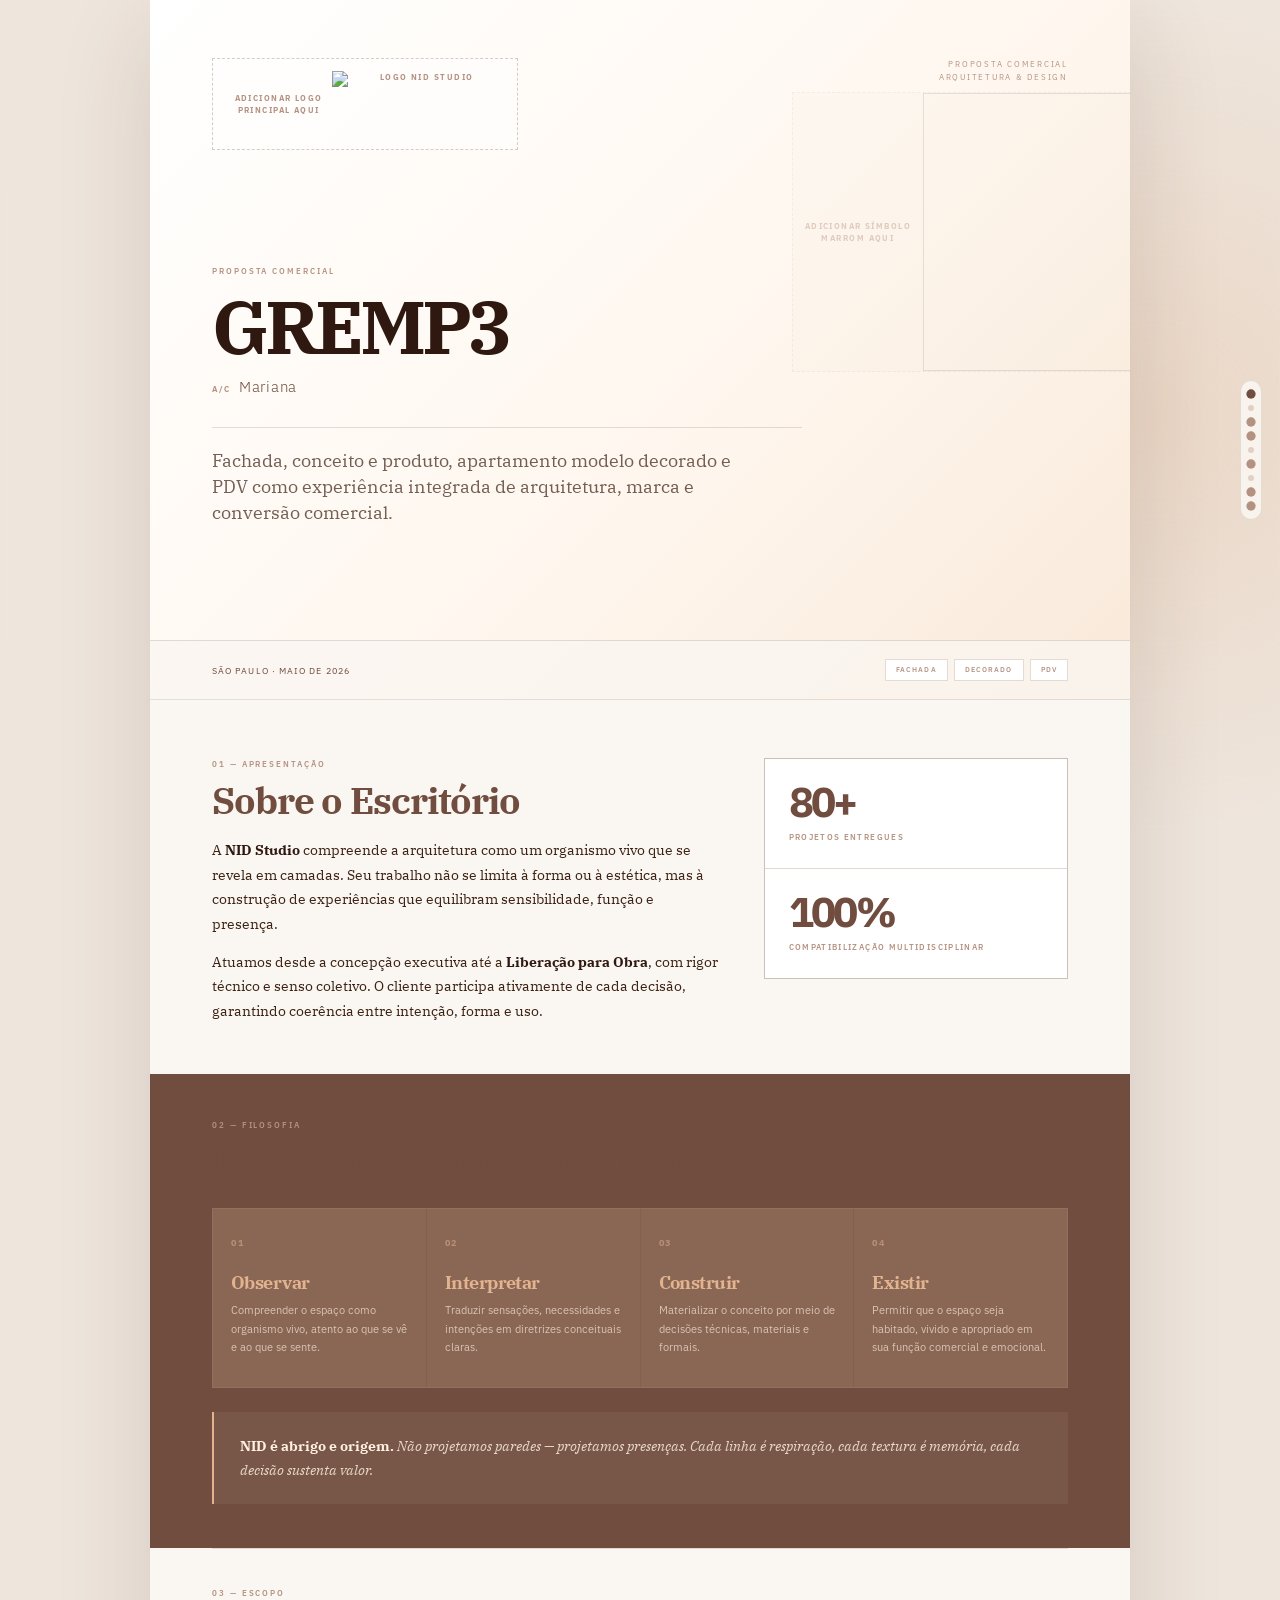
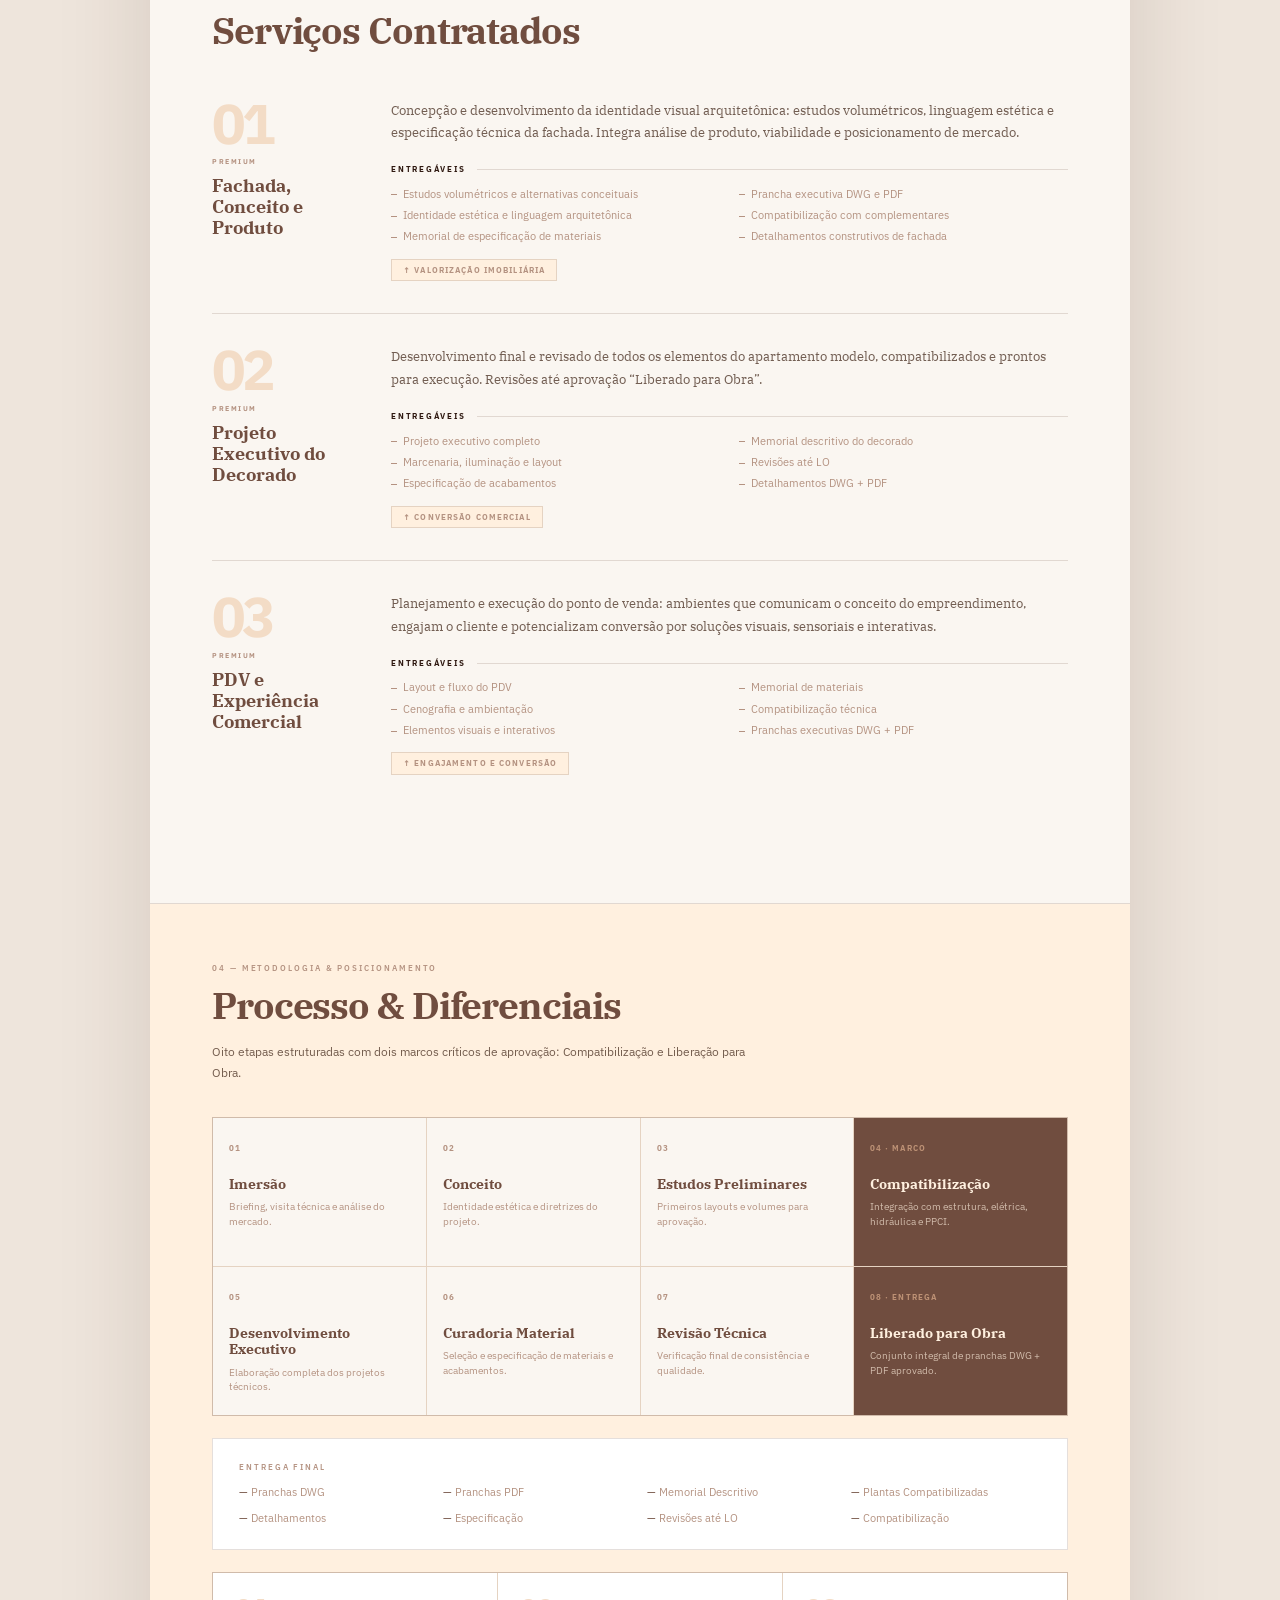
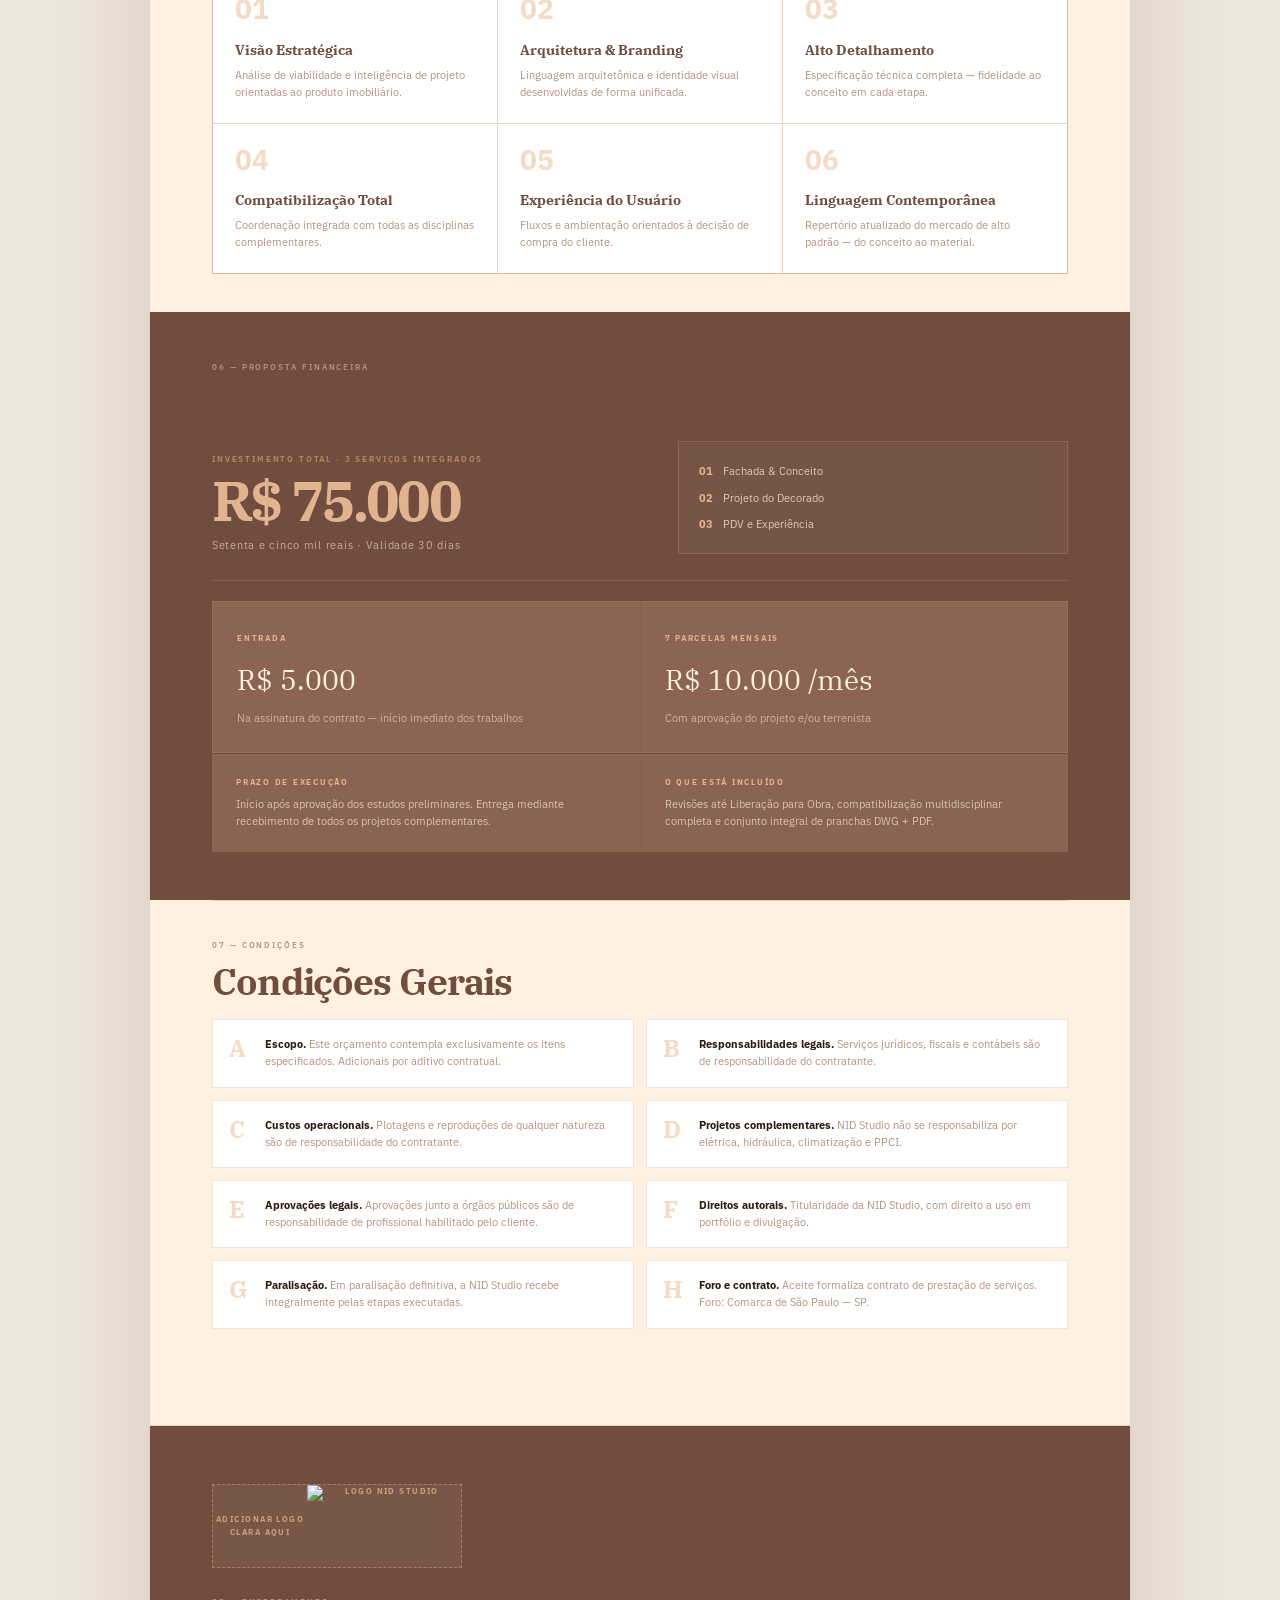
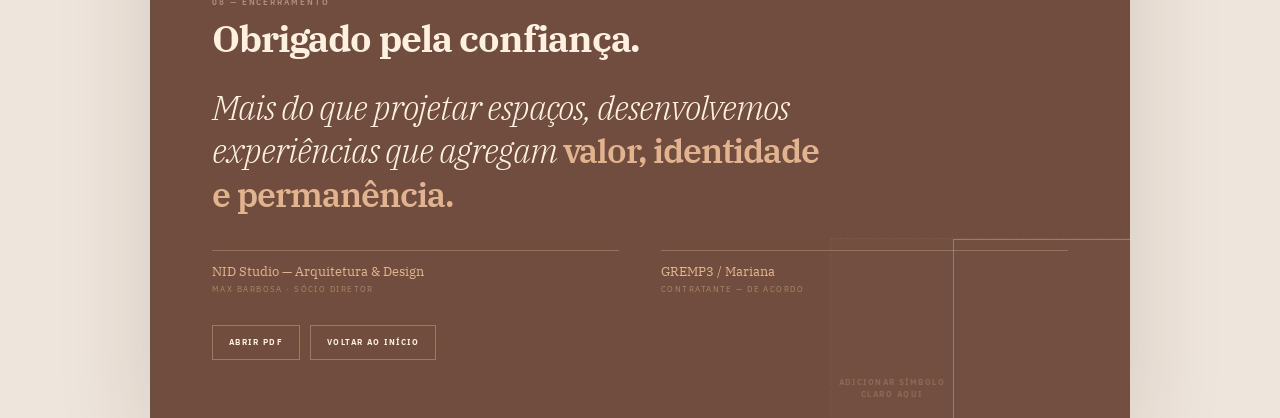
==== commit 42aa0934: "feat: substituir placeholders por logotipo normal da NID Studio - Cria SVG inline fiel ao logo real " ====
--- a/index.html
+++ b/index.html
@@ -134,12 +134,6 @@
       height: 100%;
       object-fit: contain;
     }
-    .logo-slot:not(.is-empty),
-    .symbol-slot:not(.is-empty) {
-      border-color: transparent;
-      background: transparent;
-      color: inherit;
-    }
     .logo-slot.is-empty::before,
     .symbol-slot.is-empty::before {
       content: attr(data-label);
@@ -147,15 +141,15 @@
       line-height: 1.55;
     }
     .logo-slot--cover {
-      width: 380px;
-      max-width: 46vw;
-      height: 112px;
-      padding: 0;
+      width: 306px;
+      max-width: 42vw;
+      height: 92px;
+      padding: 12px;
     }
     .logo-slot--closing {
-      width: 330px;
+      width: 250px;
       max-width: 70%;
-      height: 92px;
+      height: 84px;
       margin-bottom: 28px;
       border-color: rgba(226,179,143,.42);
       background: rgba(255,240,223,.06);
@@ -412,23 +406,6 @@
     </section>
   </main>
   <script>
-
-    const optionalLogoExtensions = ['png', 'jpg', 'jpeg', 'webp', 'svg'];
-    document.querySelectorAll('img[data-logo-base]').forEach(img => {
-      const base = img.dataset.logoBase;
-      let index = 0;
-      const slot = img.parentElement;
-      const tryNext = () => {
-        if (index >= optionalLogoExtensions.length) {
-          img.remove();
-          return;
-        }
-        img.src = `${base}.${optionalLogoExtensions[index++]}`;
-      };
-      img.addEventListener('load', () => slot && slot.classList.remove('is-empty'));
-      img.addEventListener('error', tryNext);
-      tryNext();
-    });
     const sections = document.querySelectorAll('section[id], div[id]');
     const dots = document.querySelectorAll('.nav a');
     const io = new IntersectionObserver(entries => { entries.forEach(entry => { if(entry.isIntersecting){ dots.forEach(d=>d.classList.remove('on')); const active=document.querySelector(`.nav a[href="#${entry.target.id}"]`); if(active) active.classList.add('on'); } }); }, { threshold: .35 });
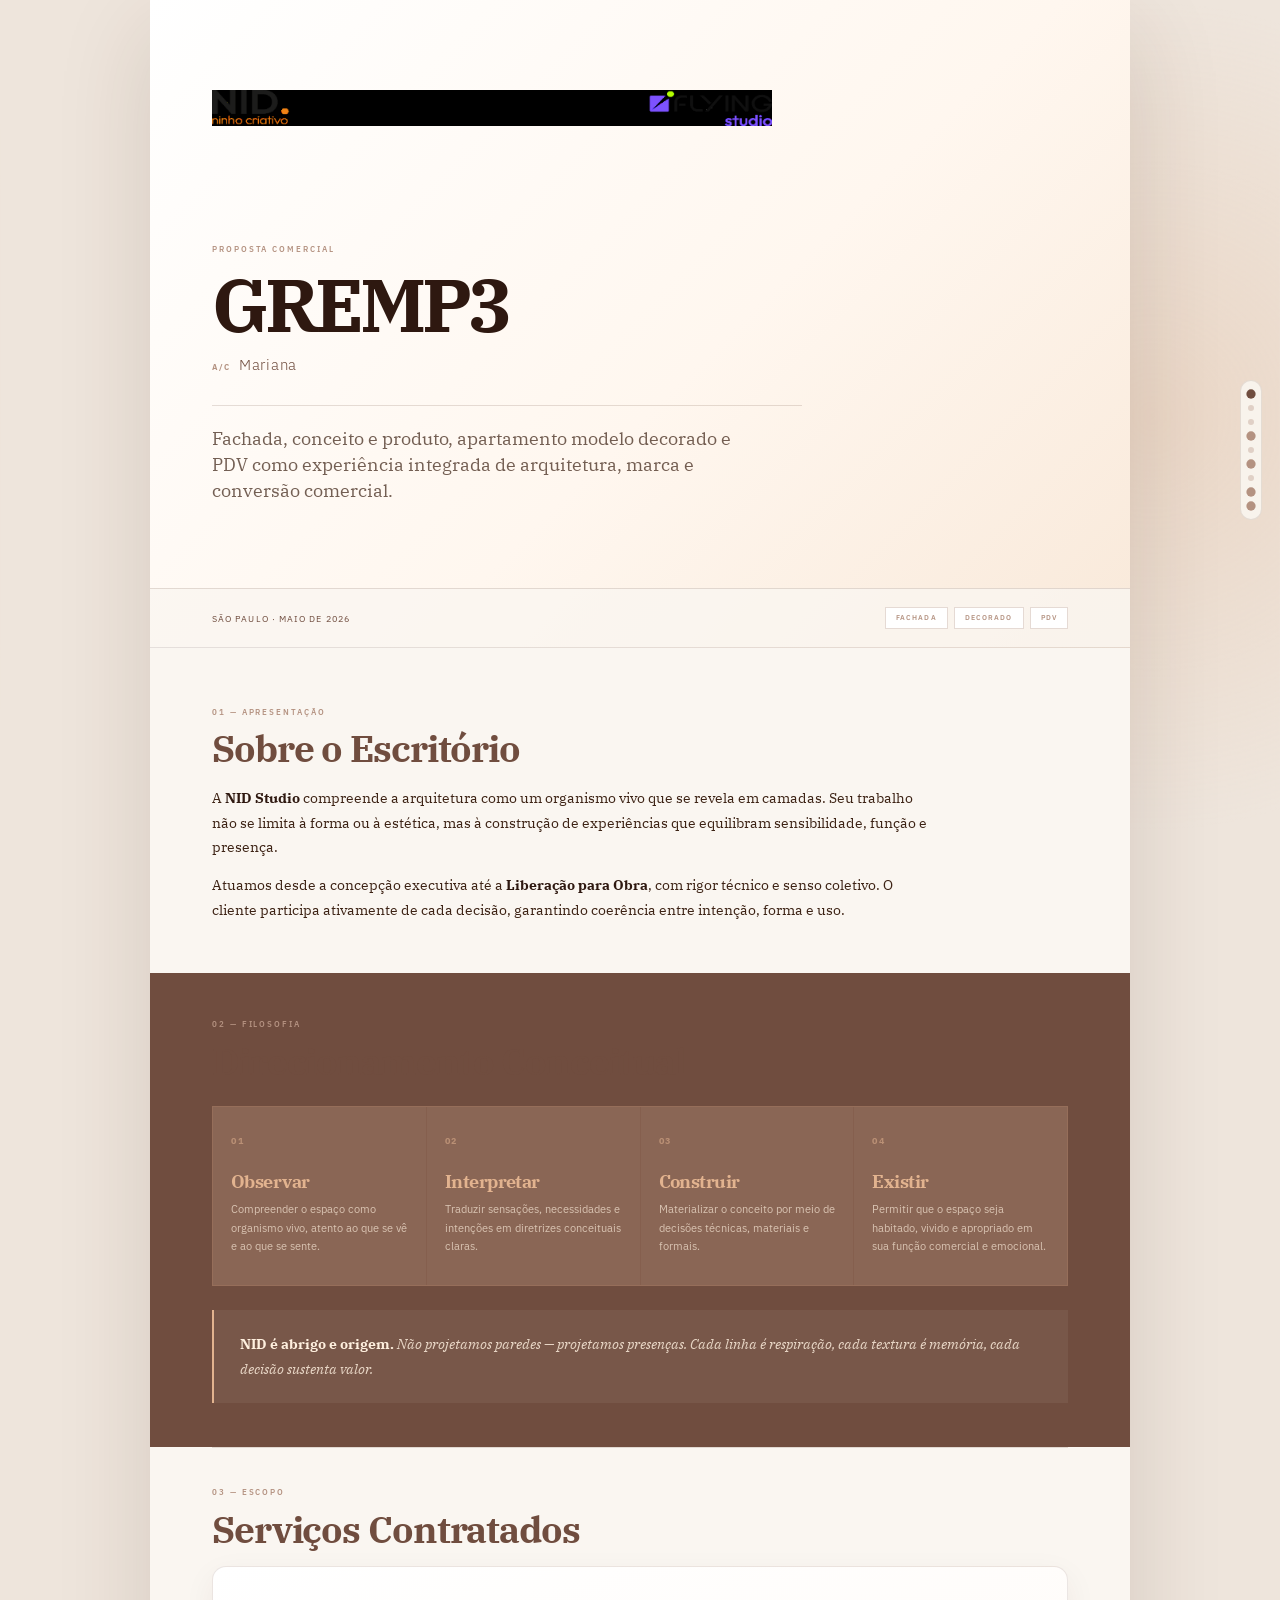
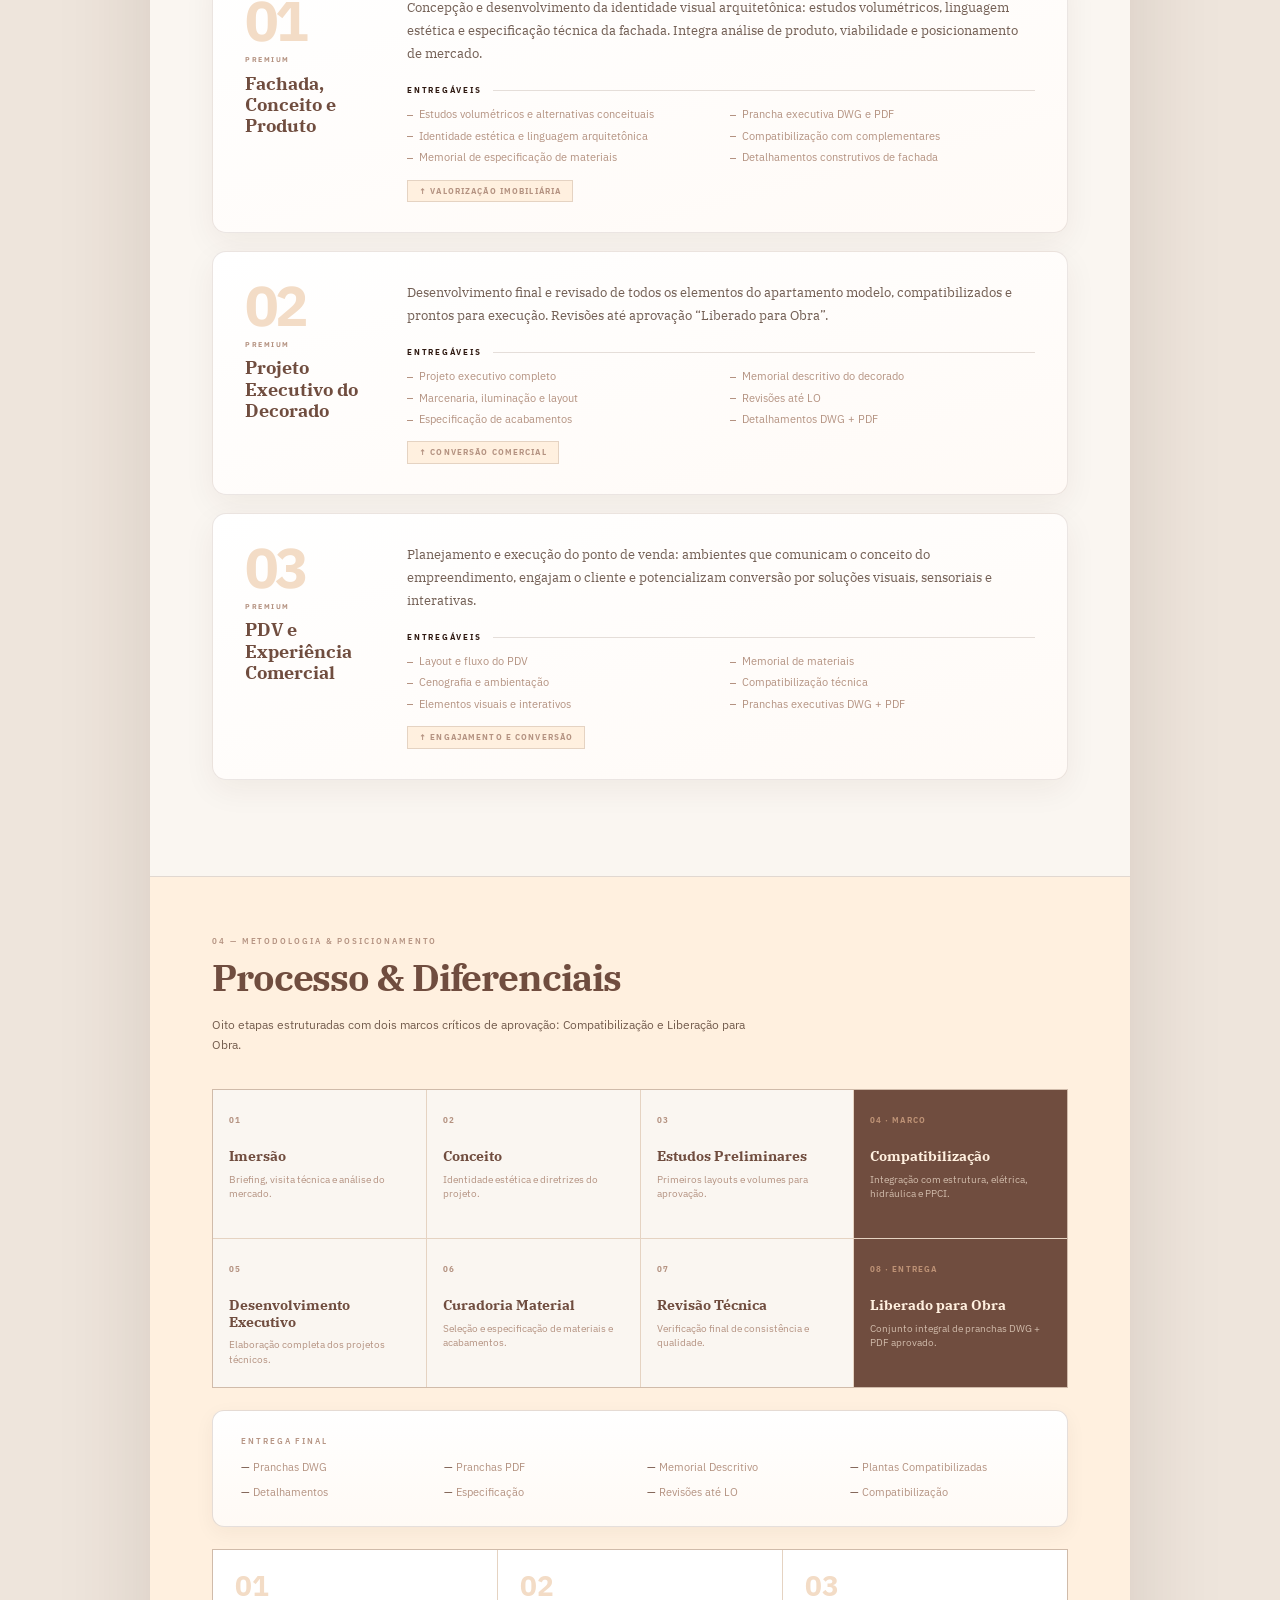
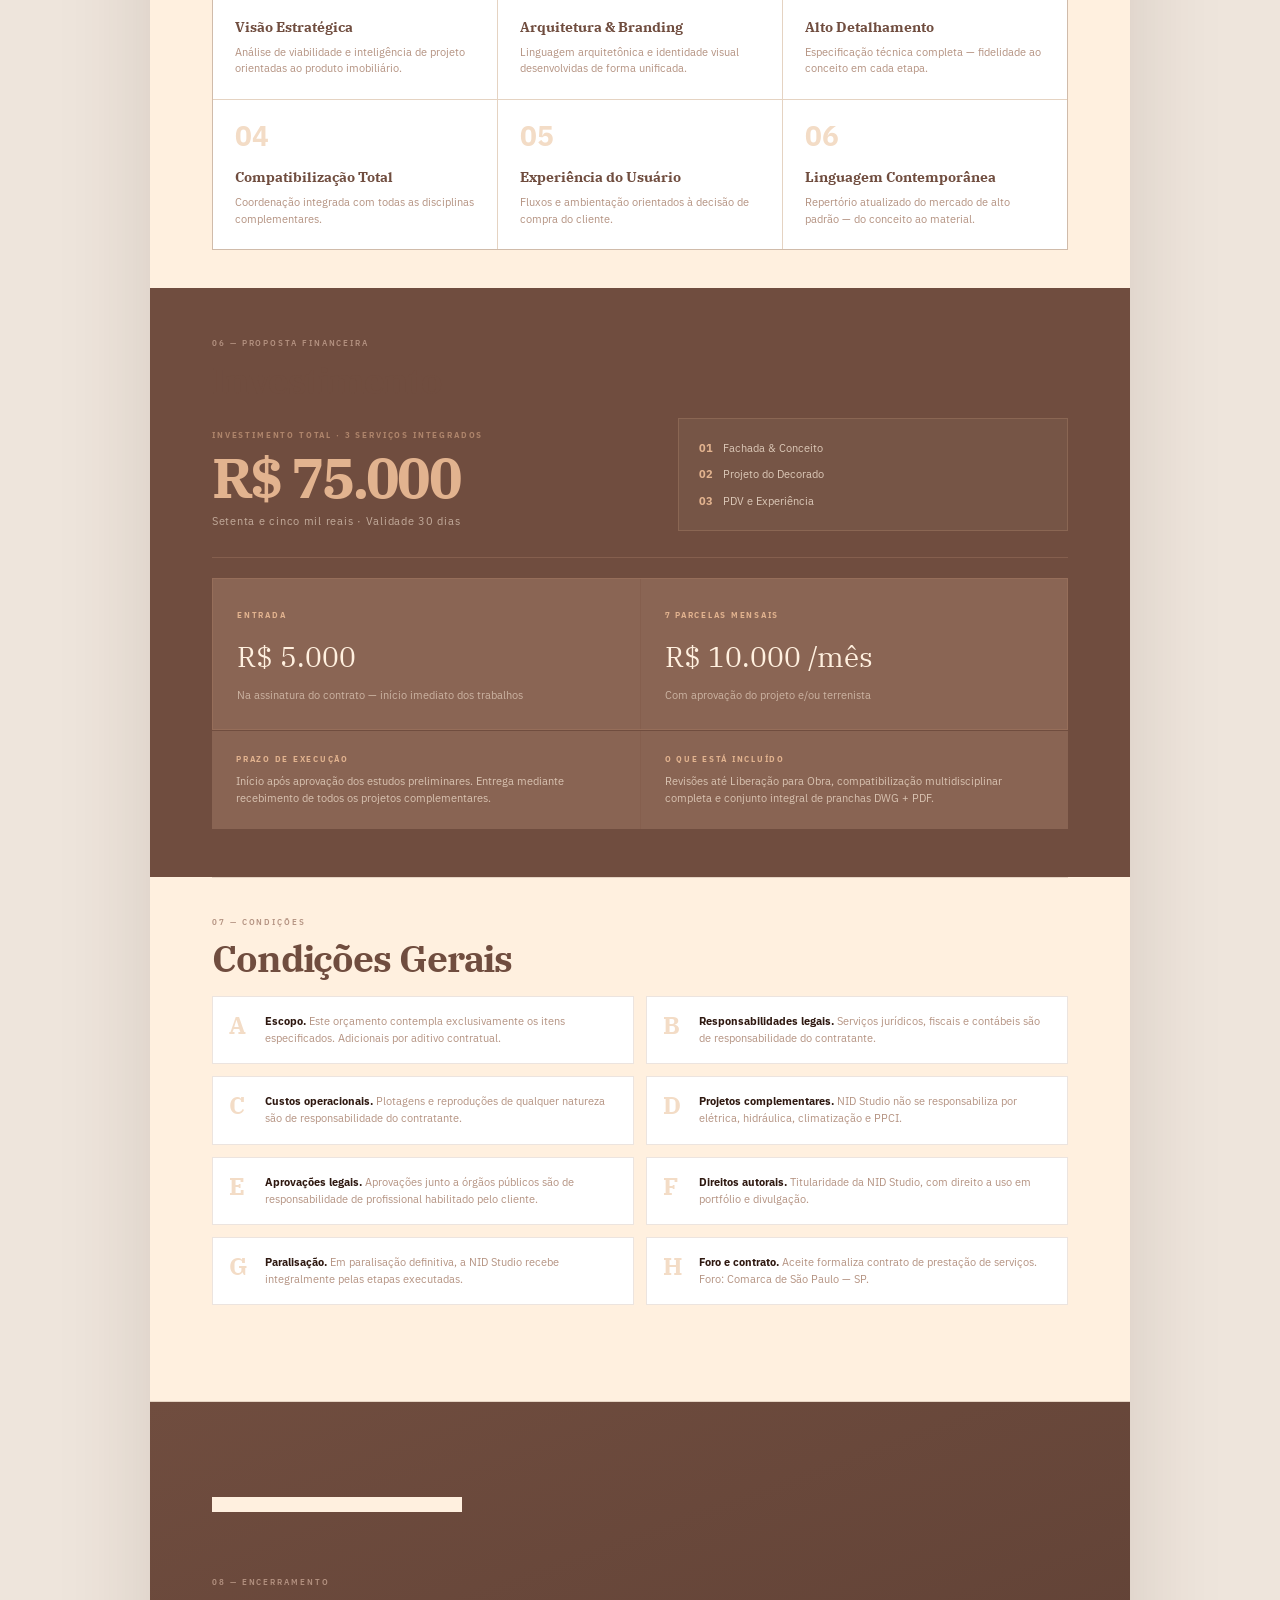
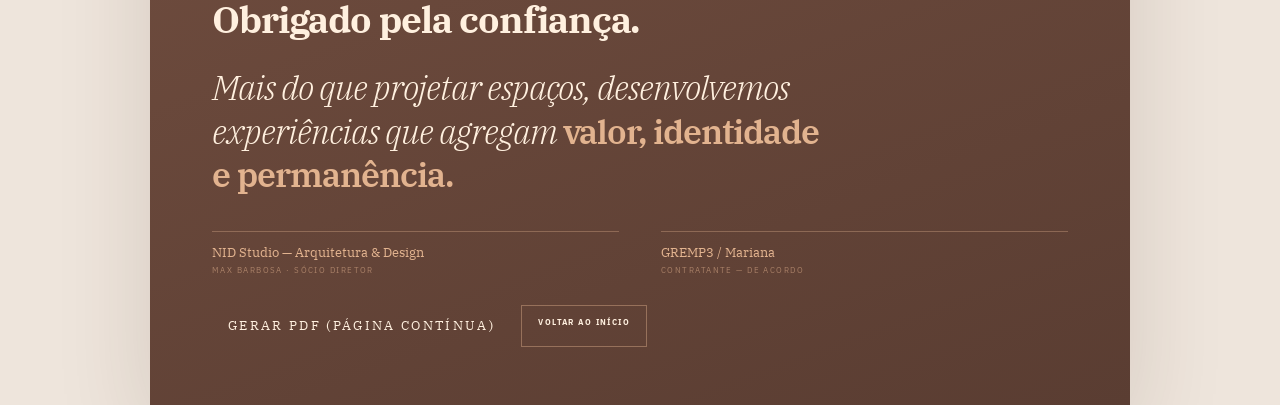
==== commit 7f4b3b73: "Ajusta layout da proposta, editor e PDF contínuo - Amplia área da logo na capa; remove doc-type, sím" ====
--- a/index.html
+++ b/index.html
@@ -8,299 +8,12 @@
   <link rel="preconnect" href="https://fonts.googleapis.com">
   <link rel="preconnect" href="https://fonts.gstatic.com" crossorigin>
   <link href="https://fonts.googleapis.com/css2?family=IBM+Plex+Serif:ital,wght@0,300;0,400;0,600;0,700;1,300;1,400&family=IBM+Plex+Sans:wght@300;400;500;600;700&display=swap" rel="stylesheet">
+  <link rel="stylesheet" href="assets/proposta.css">
   <style>
-    :root {
-      --brown: #704d3f;
-      --brown-dark: #3d2315;
-      --brown-deep: #2e1810;
-      --copper: #e2b38f;
-      --taupe: #b49281;
-      --sand: #f3dcc6;
-      --cream: #fff0df;
-      --off: #faf6f1;
-      --white: #ffffff;
-      --ink-soft: rgba(61, 35, 21, .72);
-      --line: rgba(112, 77, 63, .18);
-      --line-dark: rgba(226, 179, 143, .18);
-    }
-
-    * { box-sizing: border-box; }
-    html { scroll-behavior: smooth; background: #eee5dc; }
-    body {
-      margin: 0;
-      color: var(--brown-dark);
-      background: radial-gradient(circle at 90% 8%, rgba(226,179,143,.28), transparent 26rem), #eee5dc;
-      font-family: "IBM Plex Serif", Georgia, serif;
-      font-size: 13px;
-      line-height: 1.68;
-      -webkit-font-smoothing: antialiased;
-    }
-
-    .nav {
-      position: fixed;
-      right: 18px;
-      top: 50%;
-      z-index: 20;
-      display: flex;
-      flex-direction: column;
-      gap: 8px;
-      transform: translateY(-50%);
-      padding: 10px 7px;
-      border: 1px solid rgba(112,77,63,.14);
-      border-radius: 999px;
-      background: rgba(250,246,241,.88);
-      backdrop-filter: blur(14px);
-    }
-    .nav a {
-      width: 6px;
-      height: 6px;
-      border-radius: 999px;
-      background: var(--taupe);
-      opacity: .36;
-      text-indent: -999px;
-      overflow: hidden;
-      transition: .2s ease;
-    }
-    .nav a:hover, .nav a.on { opacity: 1; background: var(--brown); transform: scale(1.55); }
-
-    .doc {
-      width: min(100%, 980px);
-      margin: 0 auto;
-      background: var(--off);
-      box-shadow: 0 30px 90px rgba(61,35,21,.14);
-    }
-    .sheet {
-      position: relative;
-      min-height: 100vh;
-      padding: 58px 62px;
-      border-bottom: 1px solid var(--line);
-      overflow: hidden;
-    }
-    .sheet:last-child { border-bottom: 0; }
-    .sheet.dark { color: var(--cream); background: var(--brown); }
-    .sheet.cream { background: var(--cream); }
-    .section { padding: 38px 0; border-top: 1px solid var(--line); }
-    .section:first-child { border-top: 0; padding-top: 0; }
-    .dark .section { border-top-color: var(--line-dark); }
-
-    .label {
-      display: block;
-      margin-bottom: 10px;
-      color: var(--taupe);
-      font-family: "IBM Plex Sans", Arial, sans-serif;
-      font-size: 8px;
-      font-weight: 600;
-      letter-spacing: .24em;
-      text-transform: uppercase;
-    }
-    .dark .label { color: rgba(226,179,143,.64); }
-
-    h1, h2, h3, p { margin-top: 0; }
-    h1, h2, h3 { letter-spacing: -.03em; line-height: 1.05; }
-    h1 { margin-bottom: 0; color: var(--brown-deep); font-size: 74px; font-weight: 700; letter-spacing: -.055em; }
-    h2 { margin-bottom: 18px; color: var(--brown); font-size: 37px; font-weight: 700; }
-    h3 { margin-bottom: 8px; color: var(--brown); font-size: 19px; font-weight: 700; }
-    .dark h2, .dark h3 { color: var(--cream); }
-    .lead { max-width: 640px; color: var(--ink-soft); font-size: 16px; line-height: 1.62; }
-    .dark .lead { color: rgba(255,240,223,.76); }
-
-    .logo {
-      display: inline-flex;
-      align-items: center;
-      color: var(--brown);
-      text-decoration: none;
-    }
-    .logo-slot,
-    .symbol-slot {
-      position: relative;
-      display: flex;
-      align-items: center;
-      justify-content: center;
-      overflow: hidden;
-      border: 1px dashed rgba(112, 77, 63, .28);
-      background: rgba(255, 255, 255, .58);
-      color: var(--taupe);
-      font-family: "IBM Plex Sans", Arial, sans-serif;
-      font-size: 8px;
-      font-weight: 700;
-      letter-spacing: .18em;
-      text-align: center;
-      text-transform: uppercase;
-    }
-    .logo-slot img,
-    .symbol-slot img {
-      display: block;
-      width: 100%;
-      height: 100%;
-      object-fit: contain;
-    }
-    .logo-slot.is-empty::before,
-    .symbol-slot.is-empty::before {
-      content: attr(data-label);
-      max-width: 82%;
-      line-height: 1.55;
-    }
-    .logo-slot--cover {
-      width: 306px;
-      max-width: 42vw;
-      height: 92px;
-      padding: 12px;
-    }
-    .logo-slot--closing {
-      width: 250px;
-      max-width: 70%;
-      height: 84px;
-      margin-bottom: 28px;
-      border-color: rgba(226,179,143,.42);
-      background: rgba(255,240,223,.06);
-      color: rgba(226,179,143,.78);
-    }
-
-    .fan-bg {
-      position: absolute;
-      right: -112px;
-      top: 92px;
-      width: 450px;
-      height: 280px;
-      opacity: .82;
-      pointer-events: none;
-      mix-blend-mode: multiply;
-      border-color: rgba(112,77,63,.14);
-      background: rgba(112,77,63,.035);
-    }
-    .fan-bg.is-empty { opacity: .42; }
-
-    .cover {
-      min-height: 700px;
-      display: grid;
-      grid-template-rows: auto 1fr auto;
-      background: linear-gradient(135deg, #fff 0%, #fff7ef 56%, #f3dcc6 140%);
-    }
-    .cover-top, .cover-foot { display:flex; justify-content:space-between; align-items:flex-start; gap:24px; position:relative; z-index:2; }
-    .doc-type {
-      color: var(--taupe);
-      font-family: "IBM Plex Sans", Arial, sans-serif;
-      font-size: 8px;
-      letter-spacing: .22em;
-      text-align: right;
-      text-transform: uppercase;
-    }
-    .cover-main { position:relative; z-index:2; align-self:center; max-width: 590px; padding: 56px 0; }
-    .ac { margin-top: 8px; color: var(--brown); font-family:"IBM Plex Sans", Arial, sans-serif; font-size:15px; font-weight:300; letter-spacing:.05em; }
-    .ac em { margin-right:8px; color:var(--taupe); font-size:8px; font-style:normal; font-weight:700; letter-spacing:.2em; text-transform:uppercase; }
-    .cover-line { width:100%; height:1px; margin:28px 0 20px; background:var(--line); }
-    .cover-copy { max-width:540px; margin:0; color:var(--ink-soft); font-size:18px; line-height:1.44; }
-    .cover-foot { align-items:center; margin:0 -62px -58px; padding:18px 62px; border-top:1px solid var(--line); background:rgba(250,246,241,.78); }
-    .date { color:var(--brown); font-family:"IBM Plex Sans", Arial, sans-serif; font-size:9px; letter-spacing:.12em; text-transform:uppercase; }
-    .tags { display:flex; gap:6px; flex-wrap:wrap; }
-    .tag { padding:4px 10px; border:1px solid rgba(180,146,129,.34); background:#fff; color:var(--taupe); font-family:"IBM Plex Sans", Arial, sans-serif; font-size:7px; font-weight:600; letter-spacing:.16em; text-transform:uppercase; }
-
-    .intro-grid { display:grid; grid-template-columns: 1.25fr .75fr; gap: 44px; align-items:start; }
-    .copy p { margin-bottom: 13px; color: var(--brown-dark); font-size: 13.5px; line-height: 1.82; }
-    .copy strong { color: var(--brown-deep); font-weight: 700; }
-    .metric-grid { display:grid; grid-template-columns:1fr; gap:1px; background:var(--line); border:1px solid var(--line); }
-    .metric { padding:24px; background:#fff; }
-    .metric strong { display:block; color:var(--brown); font-family:"IBM Plex Sans", Arial, sans-serif; font-size:42px; line-height:.9; letter-spacing:-.06em; }
-    .metric span { display:block; margin-top:10px; color:var(--taupe); font-family:"IBM Plex Sans", Arial, sans-serif; font-size:8px; font-weight:600; letter-spacing:.17em; text-transform:uppercase; }
-
-    .philosophy { background:var(--brown); color:var(--cream); margin:0 -62px; padding:44px 62px; }
-    .moves { display:grid; grid-template-columns:repeat(4,1fr); gap:1px; margin-top:26px; background:var(--line-dark); border:1px solid var(--line-dark); }
-    .move { min-height:178px; padding:22px 18px; background:rgba(255,240,223,.045); }
-    .move-n { color:rgba(226,179,143,.55); font-family:"IBM Plex Sans", Arial, sans-serif; font-size:9px; font-weight:700; letter-spacing:.18em; }
-    .move h3 { margin-top:22px; color:var(--copper); font-size:18px; }
-    .move p { margin:0; color:rgba(255,240,223,.68); font-family:"IBM Plex Sans", Arial, sans-serif; font-size:11px; line-height:1.68; }
-    .manifesto { margin-top:24px; padding:22px 26px; border-left:2px solid var(--copper); background:rgba(255,240,223,.055); color:rgba(255,240,223,.82); font-size:14px; font-style:italic; line-height:1.74; }
-    .manifesto strong { color:var(--cream); font-style:normal; }
-
-    .services { display:grid; gap:0; }
-    .svc { display:grid; grid-template-columns:145px 1fr; gap:34px; padding:32px 0; border-bottom:1px solid var(--line); }
-    .svc:last-child { border-bottom:0; }
-    .svc-n { display:block; color:var(--sand); font-family:"IBM Plex Sans", Arial, sans-serif; font-size:56px; font-weight:700; line-height:.85; letter-spacing:-.07em; }
-    .svc-k { display:block; margin-top:9px; color:var(--taupe); font-family:"IBM Plex Sans", Arial, sans-serif; font-size:7px; font-weight:700; letter-spacing:.22em; text-transform:uppercase; }
-    .svc-title { margin-top:7px; color:var(--brown); font-size:18px; font-weight:700; line-height:1.18; }
-    .svc p { margin-bottom:18px; color:var(--ink-soft); font-size:13px; line-height:1.76; }
-    .deliver-title { display:flex; align-items:center; gap:12px; margin-bottom:10px; color:var(--brown-deep); font-family:"IBM Plex Sans", Arial, sans-serif; font-size:8px; font-weight:700; letter-spacing:.22em; text-transform:uppercase; }
-    .deliver-title:after { content:""; flex:1; height:1px; background:var(--line); }
-    .deliver { display:grid; grid-template-columns:1fr 1fr; gap:6px 18px; margin:0; padding:0; list-style:none; }
-    .deliver li { position:relative; padding-left:12px; color:var(--taupe); font-family:"IBM Plex Sans", Arial, sans-serif; font-size:10.6px; line-height:1.45; }
-    .deliver li:before { content:""; position:absolute; left:0; top:.72em; width:6px; height:1px; background:var(--taupe); }
-    .badge { display:inline-block; margin-top:14px; padding:4px 11px; border:1px solid var(--line); background:var(--cream); color:var(--taupe); font-family:"IBM Plex Sans", Arial, sans-serif; font-size:7.5px; font-weight:700; letter-spacing:.15em; text-transform:uppercase; }
-
-    .process-wrap { display:grid; grid-template-columns:1fr; gap:22px; }
-    .process-intro { max-width:560px; color:var(--ink-soft); font-family:"IBM Plex Sans", Arial, sans-serif; font-size:12px; line-height:1.68; }
-    .steps { display:grid; grid-template-columns:repeat(4,1fr); gap:1px; background:var(--line); border:1px solid var(--line); }
-    .step { min-height:148px; padding:18px 16px; background:var(--off); }
-    .step.mark { background:var(--brown); color:var(--cream); }
-    .step span { color:var(--taupe); font-family:"IBM Plex Sans", Arial, sans-serif; font-size:8px; font-weight:700; letter-spacing:.13em; text-transform:uppercase; }
-    .step.mark span { color:rgba(226,179,143,.68); }
-    .step strong { display:block; margin-top:18px; color:var(--brown); font-size:14px; line-height:1.18; }
-    .step.mark strong { color:var(--cream); }
-    .step p { margin:8px 0 0; color:var(--taupe); font-family:"IBM Plex Sans", Arial, sans-serif; font-size:10px; line-height:1.48; }
-    .step.mark p { color:rgba(255,240,223,.68); }
-    .delivery { padding:22px 26px; border:1px solid var(--line); background:#fff; }
-    .delivery-items { display:grid; grid-template-columns:repeat(4,1fr); gap:8px 14px; margin-top:10px; color:var(--taupe); font-family:"IBM Plex Sans", Arial, sans-serif; font-size:10.5px; }
-    .delivery-items span:before { content:"— "; color:var(--brown); }
-
-    .diff-grid { display:grid; grid-template-columns:repeat(3,1fr); gap:1px; background:var(--line); border:1px solid var(--line); }
-    .diff { padding:22px; background:#fff; }
-    .diff span { color:var(--sand); font-family:"IBM Plex Sans", Arial, sans-serif; font-size:28px; font-weight:700; line-height:1; }
-    .diff strong { display:block; margin-top:16px; color:var(--brown); font-size:14px; line-height:1.2; }
-    .diff p { margin:8px 0 0; color:var(--taupe); font-family:"IBM Plex Sans", Arial, sans-serif; font-size:10.5px; line-height:1.6; }
-
-    .finance { background:var(--brown); color:var(--cream); margin:0 -62px; padding:48px 62px; }
-    .finance-head { display:grid; grid-template-columns:1.05fr .95fr; gap:36px; align-items:end; padding-bottom:26px; border-bottom:1px solid var(--line-dark); }
-    .total-label { color:rgba(226,179,143,.55); font-family:"IBM Plex Sans", Arial, sans-serif; font-size:8px; font-weight:700; letter-spacing:.23em; text-transform:uppercase; }
-    .total { margin:8px 0 0; color:var(--copper); font-size:56px; font-weight:700; line-height:.94; letter-spacing:-.05em; }
-    .total-note { margin:10px 0 0; color:rgba(255,240,223,.58); font-family:"IBM Plex Sans", Arial, sans-serif; font-size:10.5px; letter-spacing:.07em; }
-    .scope-list { display:grid; gap:8px; padding:20px; border:1px solid var(--line-dark); background:rgba(255,240,223,.045); }
-    .scope-list div { display:grid; grid-template-columns:24px 1fr; color:rgba(255,240,223,.75); font-family:"IBM Plex Sans", Arial, sans-serif; font-size:11px; }
-    .scope-list span { color:var(--copper); font-weight:700; }
-    .pay-grid { display:grid; grid-template-columns:1fr 1fr; gap:1px; margin-top:20px; background:var(--line-dark); border:1px solid var(--line-dark); }
-    .pay { padding:24px; background:rgba(255,240,223,.04); }
-    .pay small { color:var(--copper); font-family:"IBM Plex Sans", Arial, sans-serif; font-size:8px; font-weight:700; letter-spacing:.22em; text-transform:uppercase; }
-    .pay strong { display:block; margin-top:8px; color:var(--cream); font-size:28px; font-weight:400; }
-    .pay p { margin:7px 0 0; color:rgba(255,240,223,.56); font-family:"IBM Plex Sans", Arial, sans-serif; font-size:10.5px; }
-    .info-grid { display:grid; grid-template-columns:1fr 1fr; gap:1px; margin-top:1px; background:var(--line-dark); }
-    .info { padding:22px 24px; background:rgba(255,240,223,.032); }
-    .info strong { display:block; margin-bottom:7px; color:var(--copper); font-family:"IBM Plex Sans", Arial, sans-serif; font-size:8px; letter-spacing:.22em; text-transform:uppercase; }
-    .info p { margin:0; color:rgba(255,240,223,.68); font-family:"IBM Plex Sans", Arial, sans-serif; font-size:10.5px; line-height:1.6; }
-
-    .conditions { display:grid; grid-template-columns:1fr 1fr; gap:12px; }
-    .cond { display:grid; grid-template-columns:24px 1fr; gap:12px; padding:16px; border:1px solid rgba(180,146,129,.25); background:#fff; }
-    .cond-letter { color:var(--sand); font-size:24px; font-weight:700; line-height:1; }
-    .cond p { margin:0; color:var(--taupe); font-family:"IBM Plex Sans", Arial, sans-serif; font-size:10.6px; line-height:1.62; }
-    .cond strong { color:var(--brown-deep); font-weight:700; }
-
-    .closing { position:relative; background:var(--brown); color:var(--cream); min-height:520px; display:grid; align-content:space-between; }
-    .closing-symbol { position:absolute; right:-120px; bottom:-120px; width:420px; height:300px; opacity:.42; pointer-events:none; border-color:rgba(226,179,143,.18); background:rgba(255,240,223,.035); color:rgba(226,179,143,.62); }
-    .closing-symbol img { object-fit:contain; }
-    .closing > *:not(.closing-symbol) { position:relative; z-index:1; }
-    .closing h2 { max-width:520px; color:var(--cream); }
-    .closing-phrase { max-width:610px; margin:28px 0; color:var(--cream); font-size:34px; font-style:italic; font-weight:300; line-height:1.28; letter-spacing:-.03em; }
-    .closing-phrase em { color:var(--copper); font-style:normal; font-weight:600; }
-    .signatures { display:grid; grid-template-columns:1fr 1fr; gap:42px; margin-top:34px; }
-    .sig-line { height:1px; margin-bottom:10px; background:rgba(226,179,143,.34); }
-    .sig-name { color:var(--copper); font-size:13px; }
-    .sig-role { color:rgba(226,179,143,.56); font-family:"IBM Plex Sans", Arial, sans-serif; font-size:8px; letter-spacing:.18em; text-transform:uppercase; }
-    .actions { display:flex; gap:10px; flex-wrap:wrap; margin-top:28px; }
-    .btn { padding:10px 16px; border:1px solid rgba(226,179,143,.42); color:var(--cream); font-family:"IBM Plex Sans", Arial, sans-serif; font-size:8px; font-weight:700; letter-spacing:.18em; text-decoration:none; text-transform:uppercase; }
-    .btn:hover { background:rgba(255,240,223,.1); }
-
-    @media (max-width: 760px) {
-      .sheet { padding:38px 28px; }
-      .cover-foot, .philosophy, .finance { margin-left:-28px; margin-right:-28px; padding-left:28px; padding-right:28px; }
-      h1 { font-size:56px; }
-      .intro-grid, .svc, .finance-head, .pay-grid, .info-grid, .conditions, .signatures { grid-template-columns:1fr; }
-      .moves, .steps, .diff-grid, .delivery-items { grid-template-columns:1fr 1fr; }
-      .deliver { grid-template-columns:1fr; }
-      .nav { display:none; }
-    }
-
-    @media print {
-      body { background:#fff; }
-      .doc { width:900px; box-shadow:none; }
-      .sheet { min-height:auto; page-break-after:always; }
-      .nav, .actions { display:none; }
+    .btn-print {
+      border: 0;
+      cursor: pointer;
+      font: inherit;
     }
   </style>
 </head>
@@ -313,14 +26,10 @@
     <section id="capa" class="sheet cover">
       <div class="cover-top">
         <a class="logo" href="#capa" aria-label="NID Studio">
-          <span class="logo-slot logo-slot--cover is-empty" data-label="Adicionar logo principal aqui">
+          <span class="logo-slot logo-slot--cover" data-label="Adicione a logo NID Studio aqui">
             <img data-logo-base="assets/logo-principal" alt="Logo NID Studio">
           </span>
         </a>
-        <div class="doc-type">Proposta Comercial<br>Arquitetura & Design</div>
-      </div>
-      <div class="symbol-slot fan-bg is-empty" data-label="Adicionar símbolo marrom aqui" aria-hidden="true">
-        <img data-logo-base="assets/simbolo-marrom" alt="">
       </div>
       <div class="cover-main">
         <span class="label">Proposta Comercial</span>
@@ -345,7 +54,6 @@
             <p>Atuamos desde a concepção executiva até a <strong>Liberação para Obra</strong>, com rigor técnico e senso coletivo. O cliente participa ativamente de cada decisão, garantindo coerência entre intenção, forma e uso.</p>
           </div>
         </div>
-        <div class="metric-grid"><div class="metric"><strong>80+</strong><span>Projetos entregues</span></div><div class="metric"><strong>100%</strong><span>Compatibilização multidisciplinar</span></div></div>
       </div>
 
       <div id="filosofia" class="philosophy section">
@@ -399,13 +107,42 @@
     </section>
 
     <section id="encerramento" class="sheet closing">
-      <div class="symbol-slot closing-symbol is-empty" data-label="Adicionar símbolo claro aqui" aria-hidden="true">
-        <img data-logo-base="assets/simbolo-claro" alt="">
+      <div>
+        <div class="logo-slot logo-slot--closing" data-label="Logo NID (versão clara)">
+          <img data-logo-base="assets/logo-clara" alt="Logo NID Studio">
+        </div>
+        <span class="label">08 — Encerramento</span>
+        <h2>Obrigado pela confiança.</h2>
+        <p class="closing-phrase">Mais do que projetar espaços, desenvolvemos experiências que agregam <em>valor, identidade e permanência.</em></p>
+        <div class="signatures">
+          <div><div class="sig-line"></div><div class="sig-name">NID Studio — Arquitetura & Design</div><div class="sig-role">Max Barbosa · Sócio Diretor</div></div>
+          <div><div class="sig-line"></div><div class="sig-name">GREMP3 / Mariana</div><div class="sig-role">Contratante — De acordo</div></div>
+        </div>
+        <div class="actions">
+          <button type="button" class="btn btn-print" onclick="window.print()">Gerar PDF (página contínua)</button>
+          <a class="btn" href="#capa">Voltar ao início</a>
+        </div>
       </div>
-      <div><div class="logo-slot logo-slot--closing is-empty" data-label="Adicionar logo clara aqui"><img data-logo-base="assets/logo-clara" alt="Logo NID Studio"></div><span class="label">08 — Encerramento</span><h2>Obrigado pela confiança.</h2><p class="closing-phrase">Mais do que projetar espaços, desenvolvemos experiências que agregam <em>valor, identidade e permanência.</em></p><div class="signatures"><div><div class="sig-line"></div><div class="sig-name">NID Studio — Arquitetura & Design</div><div class="sig-role">Max Barbosa · Sócio Diretor</div></div><div><div class="sig-line"></div><div class="sig-name">GREMP3 / Mariana</div><div class="sig-role">Contratante — De acordo</div></div></div><div class="actions"><a class="btn" href="NID_Studio_Proposta_GREMP3.pdf" target="_blank" rel="noopener">Abrir PDF</a><a class="btn" href="#capa">Voltar ao início</a></div></div>
     </section>
   </main>
   <script>
+
+    const optionalLogoExtensions = ['png', 'jpg', 'jpeg', 'webp', 'svg'];
+    document.querySelectorAll('img[data-logo-base]').forEach(img => {
+      const base = img.dataset.logoBase;
+      let index = 0;
+      const slot = img.parentElement;
+      const tryNext = () => {
+        if (index >= optionalLogoExtensions.length) {
+          img.remove();
+          return;
+        }
+        img.src = `${base}.${optionalLogoExtensions[index++]}`;
+      };
+      img.addEventListener('load', () => slot && slot.classList.remove('is-empty'));
+      img.addEventListener('error', tryNext);
+      tryNext();
+    });
     const sections = document.querySelectorAll('section[id], div[id]');
     const dots = document.querySelectorAll('.nav a');
     const io = new IntersectionObserver(entries => { entries.forEach(entry => { if(entry.isIntersecting){ dots.forEach(d=>d.classList.remove('on')); const active=document.querySelector(`.nav a[href="#${entry.target.id}"]`); if(active) active.classList.add('on'); } }); }, { threshold: .35 });
--- a/assets/proposta.css
+++ b/assets/proposta.css
@@ -0,0 +1,346 @@
+:root {
+  --brown: #704d3f;
+  --brown-dark: #3d2315;
+  --brown-deep: #2e1810;
+  --copper: #e2b38f;
+  --taupe: #b49281;
+  --sand: #f3dcc6;
+  --cream: #fff0df;
+  --off: #faf6f1;
+  --white: #ffffff;
+  --ink-soft: rgba(61, 35, 21, .72);
+  --line: rgba(112, 77, 63, .18);
+  --line-dark: rgba(226, 179, 143, .18);
+}
+
+* { box-sizing: border-box; }
+html { scroll-behavior: smooth; background: #eee5dc; }
+body {
+  margin: 0;
+  color: var(--brown-dark);
+  background: radial-gradient(circle at 90% 8%, rgba(226,179,143,.28), transparent 26rem), #eee5dc;
+  font-family: "IBM Plex Serif", Georgia, serif;
+  font-size: 13px;
+  line-height: 1.68;
+  -webkit-font-smoothing: antialiased;
+}
+
+.nav {
+  position: fixed;
+  right: 18px;
+  top: 50%;
+  z-index: 20;
+  display: flex;
+  flex-direction: column;
+  gap: 8px;
+  transform: translateY(-50%);
+  padding: 10px 7px;
+  border: 1px solid rgba(112,77,63,.14);
+  border-radius: 999px;
+  background: rgba(250,246,241,.88);
+  backdrop-filter: blur(14px);
+}
+.nav a {
+  width: 6px;
+  height: 6px;
+  border-radius: 999px;
+  background: var(--taupe);
+  opacity: .36;
+  text-indent: -999px;
+  overflow: hidden;
+  transition: .2s ease;
+}
+.nav a:hover, .nav a.on { opacity: 1; background: var(--brown); transform: scale(1.55); }
+
+.doc {
+  width: min(100%, 980px);
+  margin: 0 auto;
+  background: var(--off);
+  box-shadow: 0 30px 90px rgba(61,35,21,.14);
+}
+.sheet {
+  position: relative;
+  min-height: auto;
+  padding: 58px 62px;
+  border-bottom: 1px solid var(--line);
+  overflow: hidden;
+}
+.sheet.cover { min-height: 72vh; }
+.sheet:last-child { border-bottom: 0; }
+.sheet.dark { color: var(--cream); background: var(--brown); }
+.sheet.cream { background: var(--cream); }
+.section { padding: 38px 0; border-top: 1px solid var(--line); }
+.section:first-child { border-top: 0; padding-top: 0; }
+.dark .section { border-top-color: var(--line-dark); }
+
+.label {
+  display: block;
+  margin-bottom: 10px;
+  color: var(--taupe);
+  font-family: "IBM Plex Sans", Arial, sans-serif;
+  font-size: 8px;
+  font-weight: 600;
+  letter-spacing: .24em;
+  text-transform: uppercase;
+}
+.dark .label { color: rgba(226,179,143,.64); }
+
+h1, h2, h3, p { margin-top: 0; }
+h1, h2, h3 { letter-spacing: -.03em; line-height: 1.05; }
+h1 { margin-bottom: 0; color: var(--brown-deep); font-size: 74px; font-weight: 700; letter-spacing: -.055em; }
+h2 { margin-bottom: 18px; color: var(--brown); font-size: 37px; font-weight: 700; }
+h3 { margin-bottom: 8px; color: var(--brown); font-size: 19px; font-weight: 700; }
+.dark h2, .dark h3 { color: var(--cream); }
+.lead { max-width: 640px; color: var(--ink-soft); font-size: 16px; line-height: 1.62; }
+.dark .lead { color: rgba(255,240,223,.76); }
+
+.logo {
+  display: inline-flex;
+  align-items: center;
+  color: var(--brown);
+  text-decoration: none;
+}
+.logo-slot,
+.symbol-slot {
+  position: relative;
+  display: flex;
+  align-items: center;
+  justify-content: center;
+  overflow: hidden;
+  border: 1px dashed rgba(112, 77, 63, .28);
+  background: rgba(255, 255, 255, .58);
+  color: var(--taupe);
+  font-family: "IBM Plex Sans", Arial, sans-serif;
+  font-size: 8px;
+  font-weight: 700;
+  letter-spacing: .18em;
+  text-align: center;
+  text-transform: uppercase;
+}
+.logo-slot img,
+.symbol-slot img {
+  display: block;
+  width: 100%;
+  height: 100%;
+  object-fit: contain;
+}
+.logo-slot.is-empty::before,
+.symbol-slot.is-empty::before {
+  content: attr(data-label);
+  max-width: 82%;
+  line-height: 1.55;
+}
+.logo-slot--cover {
+  width: min(100%, 560px);
+  max-width: 100%;
+  height: 140px;
+  padding: 20px 24px;
+  border: 1px dashed rgba(112, 77, 63, .22);
+  background: rgba(255, 255, 255, .72);
+}
+.logo-slot--cover:not(.is-empty) {
+  border: none;
+  background: transparent;
+  padding: 12px 0;
+  height: auto;
+  min-height: 100px;
+}
+.logo-slot--cover img {
+  object-fit: contain;
+  object-position: left center;
+  max-height: 120px;
+}
+.logo-slot--closing {
+  width: 250px;
+  max-width: 70%;
+  height: 84px;
+  margin-bottom: 28px;
+  border-color: rgba(226,179,143,.42);
+  background: rgba(255,240,223,.06);
+  color: rgba(226,179,143,.78);
+}
+
+.fan-bg {
+  position: absolute;
+  right: -112px;
+  top: 92px;
+  width: 450px;
+  height: 280px;
+  opacity: .82;
+  pointer-events: none;
+  mix-blend-mode: multiply;
+  border-color: rgba(112,77,63,.14);
+  background: rgba(112,77,63,.035);
+}
+.fan-bg.is-empty { opacity: .42; }
+
+.cover {
+  min-height: 700px;
+  display: grid;
+  grid-template-rows: auto 1fr auto;
+  background: linear-gradient(135deg, #fff 0%, #fff7ef 56%, #f3dcc6 140%);
+}
+.cover-top, .cover-foot { display:flex; justify-content:space-between; align-items:flex-start; gap:24px; position:relative; z-index:2; }
+.cover-top { flex-direction: column; align-items: flex-start; width: 100%; }
+.cover-main { position:relative; z-index:2; align-self:center; max-width: 590px; padding: 56px 0; }
+.ac { margin-top: 8px; color: var(--brown); font-family:"IBM Plex Sans", Arial, sans-serif; font-size:15px; font-weight:300; letter-spacing:.05em; }
+.ac em { margin-right:8px; color:var(--taupe); font-size:8px; font-style:normal; font-weight:700; letter-spacing:.2em; text-transform:uppercase; }
+.cover-line { width:100%; height:1px; margin:28px 0 20px; background:var(--line); }
+.cover-copy { max-width:540px; margin:0; color:var(--ink-soft); font-size:18px; line-height:1.44; }
+.cover-foot { align-items:center; margin:0 -62px -58px; padding:18px 62px; border-top:1px solid var(--line); background:rgba(250,246,241,.78); }
+.date { color:var(--brown); font-family:"IBM Plex Sans", Arial, sans-serif; font-size:9px; letter-spacing:.12em; text-transform:uppercase; }
+.tags { display:flex; gap:6px; flex-wrap:wrap; }
+.tag { padding:4px 10px; border:1px solid rgba(180,146,129,.34); background:#fff; color:var(--taupe); font-family:"IBM Plex Sans", Arial, sans-serif; font-size:7px; font-weight:600; letter-spacing:.16em; text-transform:uppercase; }
+
+.intro-grid { display:grid; grid-template-columns: 1fr; gap: 28px; align-items:start; max-width: 720px; }
+.intro-grid .copy { font-size: 14px; }
+.copy p { margin-bottom: 13px; color: var(--brown-dark); font-size: 13.5px; line-height: 1.82; }
+.copy strong { color: var(--brown-deep); font-weight: 700; }
+.metric-grid { display:grid; grid-template-columns:1fr; gap:1px; background:var(--line); border:1px solid var(--line); }
+.metric { padding:24px; background:#fff; }
+.metric strong { display:block; color:var(--brown); font-family:"IBM Plex Sans", Arial, sans-serif; font-size:42px; line-height:.9; letter-spacing:-.06em; }
+.metric span { display:block; margin-top:10px; color:var(--taupe); font-family:"IBM Plex Sans", Arial, sans-serif; font-size:8px; font-weight:600; letter-spacing:.17em; text-transform:uppercase; }
+
+.philosophy { background:var(--brown); color:var(--cream); margin:0 -62px; padding:44px 62px; }
+.moves { display:grid; grid-template-columns:repeat(4,1fr); gap:1px; margin-top:26px; background:var(--line-dark); border:1px solid var(--line-dark); }
+.move { min-height:178px; padding:22px 18px; background:rgba(255,240,223,.045); }
+.move-n { color:rgba(226,179,143,.55); font-family:"IBM Plex Sans", Arial, sans-serif; font-size:9px; font-weight:700; letter-spacing:.18em; }
+.move h3 { margin-top:22px; color:var(--copper); font-size:18px; }
+.move p { margin:0; color:rgba(255,240,223,.68); font-family:"IBM Plex Sans", Arial, sans-serif; font-size:11px; line-height:1.68; }
+.manifesto { margin-top:24px; padding:22px 26px; border-left:2px solid var(--copper); background:rgba(255,240,223,.055); color:rgba(255,240,223,.82); font-size:14px; font-style:italic; line-height:1.74; }
+.manifesto strong { color:var(--cream); font-style:normal; }
+
+.services { display:grid; gap:18px; }
+.svc {
+  display:grid;
+  grid-template-columns:130px 1fr;
+  gap:32px;
+  padding:30px 32px;
+  border:1px solid rgba(112,77,63,.14);
+  border-radius:14px;
+  background:linear-gradient(165deg, #fff 0%, #fffaf6 100%);
+  box-shadow:0 10px 32px rgba(61,35,21,.06);
+}
+.svc:hover { box-shadow:0 14px 40px rgba(61,35,21,.09); }
+.svc-n { display:block; color:var(--sand); font-family:"IBM Plex Sans", Arial, sans-serif; font-size:56px; font-weight:700; line-height:.85; letter-spacing:-.07em; }
+.svc-k { display:block; margin-top:9px; color:var(--taupe); font-family:"IBM Plex Sans", Arial, sans-serif; font-size:7px; font-weight:700; letter-spacing:.22em; text-transform:uppercase; }
+.svc-title { margin-top:7px; color:var(--brown); font-size:18px; font-weight:700; line-height:1.18; }
+.svc p { margin-bottom:18px; color:var(--ink-soft); font-size:13px; line-height:1.76; }
+.deliver-title { display:flex; align-items:center; gap:12px; margin-bottom:10px; color:var(--brown-deep); font-family:"IBM Plex Sans", Arial, sans-serif; font-size:8px; font-weight:700; letter-spacing:.22em; text-transform:uppercase; }
+.deliver-title:after { content:""; flex:1; height:1px; background:var(--line); }
+.deliver { display:grid; grid-template-columns:1fr 1fr; gap:6px 18px; margin:0; padding:0; list-style:none; }
+.deliver li { position:relative; padding-left:12px; color:var(--taupe); font-family:"IBM Plex Sans", Arial, sans-serif; font-size:10.6px; line-height:1.45; }
+.deliver li:before { content:""; position:absolute; left:0; top:.72em; width:6px; height:1px; background:var(--taupe); }
+.badge { display:inline-block; margin-top:14px; padding:4px 11px; border:1px solid var(--line); background:var(--cream); color:var(--taupe); font-family:"IBM Plex Sans", Arial, sans-serif; font-size:7.5px; font-weight:700; letter-spacing:.15em; text-transform:uppercase; }
+
+.process-wrap { display:grid; grid-template-columns:1fr; gap:22px; }
+.process-intro { max-width:560px; color:var(--ink-soft); font-family:"IBM Plex Sans", Arial, sans-serif; font-size:12px; line-height:1.68; }
+.steps { display:grid; grid-template-columns:repeat(4,1fr); gap:1px; background:var(--line); border:1px solid var(--line); }
+.step { min-height:148px; padding:18px 16px; background:var(--off); }
+.step.mark { background:var(--brown); color:var(--cream); }
+.step span { color:var(--taupe); font-family:"IBM Plex Sans", Arial, sans-serif; font-size:8px; font-weight:700; letter-spacing:.13em; text-transform:uppercase; }
+.step.mark span { color:rgba(226,179,143,.68); }
+.step strong { display:block; margin-top:18px; color:var(--brown); font-size:14px; line-height:1.18; }
+.step.mark strong { color:var(--cream); }
+.step p { margin:8px 0 0; color:var(--taupe); font-family:"IBM Plex Sans", Arial, sans-serif; font-size:10px; line-height:1.48; }
+.step.mark p { color:rgba(255,240,223,.68); }
+.delivery {
+  padding:24px 28px;
+  border:1px solid var(--line);
+  border-radius:12px;
+  background:linear-gradient(180deg, #fff 0%, #fffaf5 100%);
+  box-shadow:0 6px 20px rgba(61,35,21,.05);
+}
+.delivery-items { display:grid; grid-template-columns:repeat(4,1fr); gap:8px 14px; margin-top:10px; color:var(--taupe); font-family:"IBM Plex Sans", Arial, sans-serif; font-size:10.5px; }
+.delivery-items span:before { content:"— "; color:var(--brown); }
+
+.diff-grid { display:grid; grid-template-columns:repeat(3,1fr); gap:1px; background:var(--line); border:1px solid var(--line); }
+.diff { padding:22px; background:#fff; }
+.diff span { color:var(--sand); font-family:"IBM Plex Sans", Arial, sans-serif; font-size:28px; font-weight:700; line-height:1; }
+.diff strong { display:block; margin-top:16px; color:var(--brown); font-size:14px; line-height:1.2; }
+.diff p { margin:8px 0 0; color:var(--taupe); font-family:"IBM Plex Sans", Arial, sans-serif; font-size:10.5px; line-height:1.6; }
+
+.finance { background:var(--brown); color:var(--cream); margin:0 -62px; padding:48px 62px; }
+.finance-head { display:grid; grid-template-columns:1.05fr .95fr; gap:36px; align-items:end; padding-bottom:26px; border-bottom:1px solid var(--line-dark); }
+.total-label { color:rgba(226,179,143,.55); font-family:"IBM Plex Sans", Arial, sans-serif; font-size:8px; font-weight:700; letter-spacing:.23em; text-transform:uppercase; }
+.total { margin:8px 0 0; color:var(--copper); font-size:56px; font-weight:700; line-height:.94; letter-spacing:-.05em; }
+.total-note { margin:10px 0 0; color:rgba(255,240,223,.58); font-family:"IBM Plex Sans", Arial, sans-serif; font-size:10.5px; letter-spacing:.07em; }
+.scope-list { display:grid; gap:8px; padding:20px; border:1px solid var(--line-dark); background:rgba(255,240,223,.045); }
+.scope-list div { display:grid; grid-template-columns:24px 1fr; color:rgba(255,240,223,.75); font-family:"IBM Plex Sans", Arial, sans-serif; font-size:11px; }
+.scope-list span { color:var(--copper); font-weight:700; }
+.pay-grid { display:grid; grid-template-columns:1fr 1fr; gap:1px; margin-top:20px; background:var(--line-dark); border:1px solid var(--line-dark); }
+.pay { padding:24px; background:rgba(255,240,223,.04); }
+.pay small { color:var(--copper); font-family:"IBM Plex Sans", Arial, sans-serif; font-size:8px; font-weight:700; letter-spacing:.22em; text-transform:uppercase; }
+.pay strong { display:block; margin-top:8px; color:var(--cream); font-size:28px; font-weight:400; }
+.pay p { margin:7px 0 0; color:rgba(255,240,223,.56); font-family:"IBM Plex Sans", Arial, sans-serif; font-size:10.5px; }
+.info-grid { display:grid; grid-template-columns:1fr 1fr; gap:1px; margin-top:1px; background:var(--line-dark); }
+.info { padding:22px 24px; background:rgba(255,240,223,.032); }
+.info strong { display:block; margin-bottom:7px; color:var(--copper); font-family:"IBM Plex Sans", Arial, sans-serif; font-size:8px; letter-spacing:.22em; text-transform:uppercase; }
+.info p { margin:0; color:rgba(255,240,223,.68); font-family:"IBM Plex Sans", Arial, sans-serif; font-size:10.5px; line-height:1.6; }
+
+.conditions { display:grid; grid-template-columns:1fr 1fr; gap:12px; }
+.cond { display:grid; grid-template-columns:24px 1fr; gap:12px; padding:16px; border:1px solid rgba(180,146,129,.25); background:#fff; }
+.cond-letter { color:var(--sand); font-size:24px; font-weight:700; line-height:1; }
+.cond p { margin:0; color:var(--taupe); font-family:"IBM Plex Sans", Arial, sans-serif; font-size:10.6px; line-height:1.62; }
+.cond strong { color:var(--brown-deep); font-weight:700; }
+
+.closing { position:relative; background:linear-gradient(160deg, var(--brown) 0%, #5a3d32 100%); color:var(--cream); min-height:420px; display:grid; align-content:space-between; }
+.closing .logo-slot--closing:not(.is-empty) { border:none; background:transparent; min-height:88px; }
+.closing .logo-slot--closing img { max-height:72px; object-position:left center; }
+.closing h2 { max-width:520px; color:var(--cream); }
+.closing-phrase { max-width:610px; margin:28px 0; color:var(--cream); font-size:34px; font-style:italic; font-weight:300; line-height:1.28; letter-spacing:-.03em; }
+.closing-phrase em { color:var(--copper); font-style:normal; font-weight:600; }
+.signatures { display:grid; grid-template-columns:1fr 1fr; gap:42px; margin-top:34px; }
+.sig-line { height:1px; margin-bottom:10px; background:rgba(226,179,143,.34); }
+.sig-name { color:var(--copper); font-size:13px; }
+.sig-role { color:rgba(226,179,143,.56); font-family:"IBM Plex Sans", Arial, sans-serif; font-size:8px; letter-spacing:.18em; text-transform:uppercase; }
+.actions { display:flex; gap:10px; flex-wrap:wrap; margin-top:28px; }
+.btn {
+  padding:10px 16px;
+  border:1px solid rgba(226,179,143,.42);
+  color:var(--cream);
+  font-family:"IBM Plex Sans", Arial, sans-serif;
+  font-size:8px;
+  font-weight:700;
+  letter-spacing:.18em;
+  text-decoration:none;
+  text-transform:uppercase;
+  background:transparent;
+  cursor:pointer;
+}
+.btn:hover { background:rgba(255,240,223,.1); }
+
+@media (max-width: 760px) {
+  .sheet { padding:38px 28px; }
+  .cover-foot, .philosophy, .finance { margin-left:-28px; margin-right:-28px; padding-left:28px; padding-right:28px; }
+  h1 { font-size:56px; }
+  .intro-grid, .svc, .finance-head, .pay-grid, .info-grid, .conditions, .signatures { grid-template-columns:1fr; }
+  .moves, .steps, .diff-grid, .delivery-items { grid-template-columns:1fr 1fr; }
+  .deliver { grid-template-columns:1fr; }
+  .nav { display:none; }
+}
+
+@media print {
+  @page { size: auto; margin: 10mm; }
+  html, body { height: auto !important; overflow: visible !important; }
+  body { background:#fff !important; }
+  .doc {
+    width: 100% !important;
+    max-width: none !important;
+    box-shadow: none !important;
+  }
+  .sheet {
+    min-height: auto !important;
+    height: auto !important;
+    page-break-after: avoid !important;
+    break-after: avoid !important;
+    page-break-inside: avoid;
+    break-inside: avoid-page;
+  }
+  .cover, .closing { min-height: auto !important; }
+  .philosophy, .finance {
+    -webkit-print-color-adjust: exact;
+    print-color-adjust: exact;
+  }
+  .nav, .actions, .modelo-bar { display: none !important; }
+}
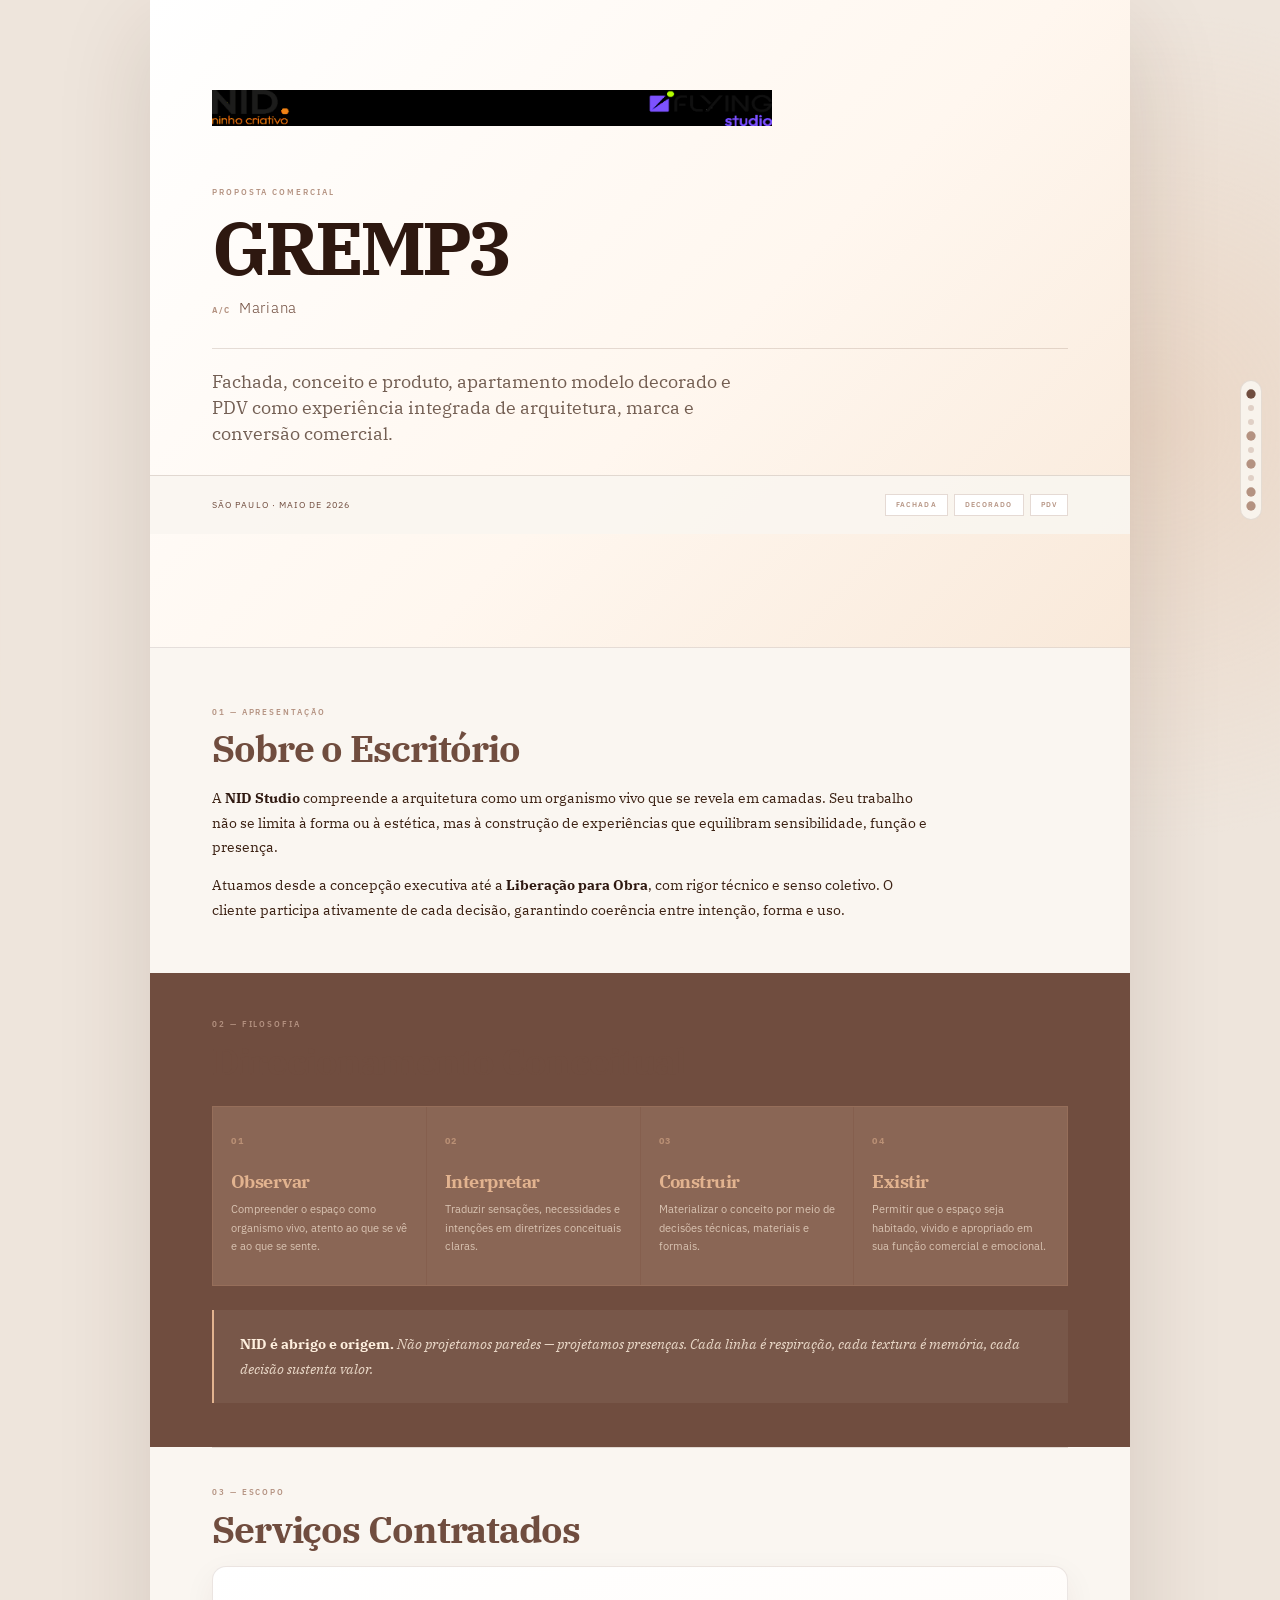
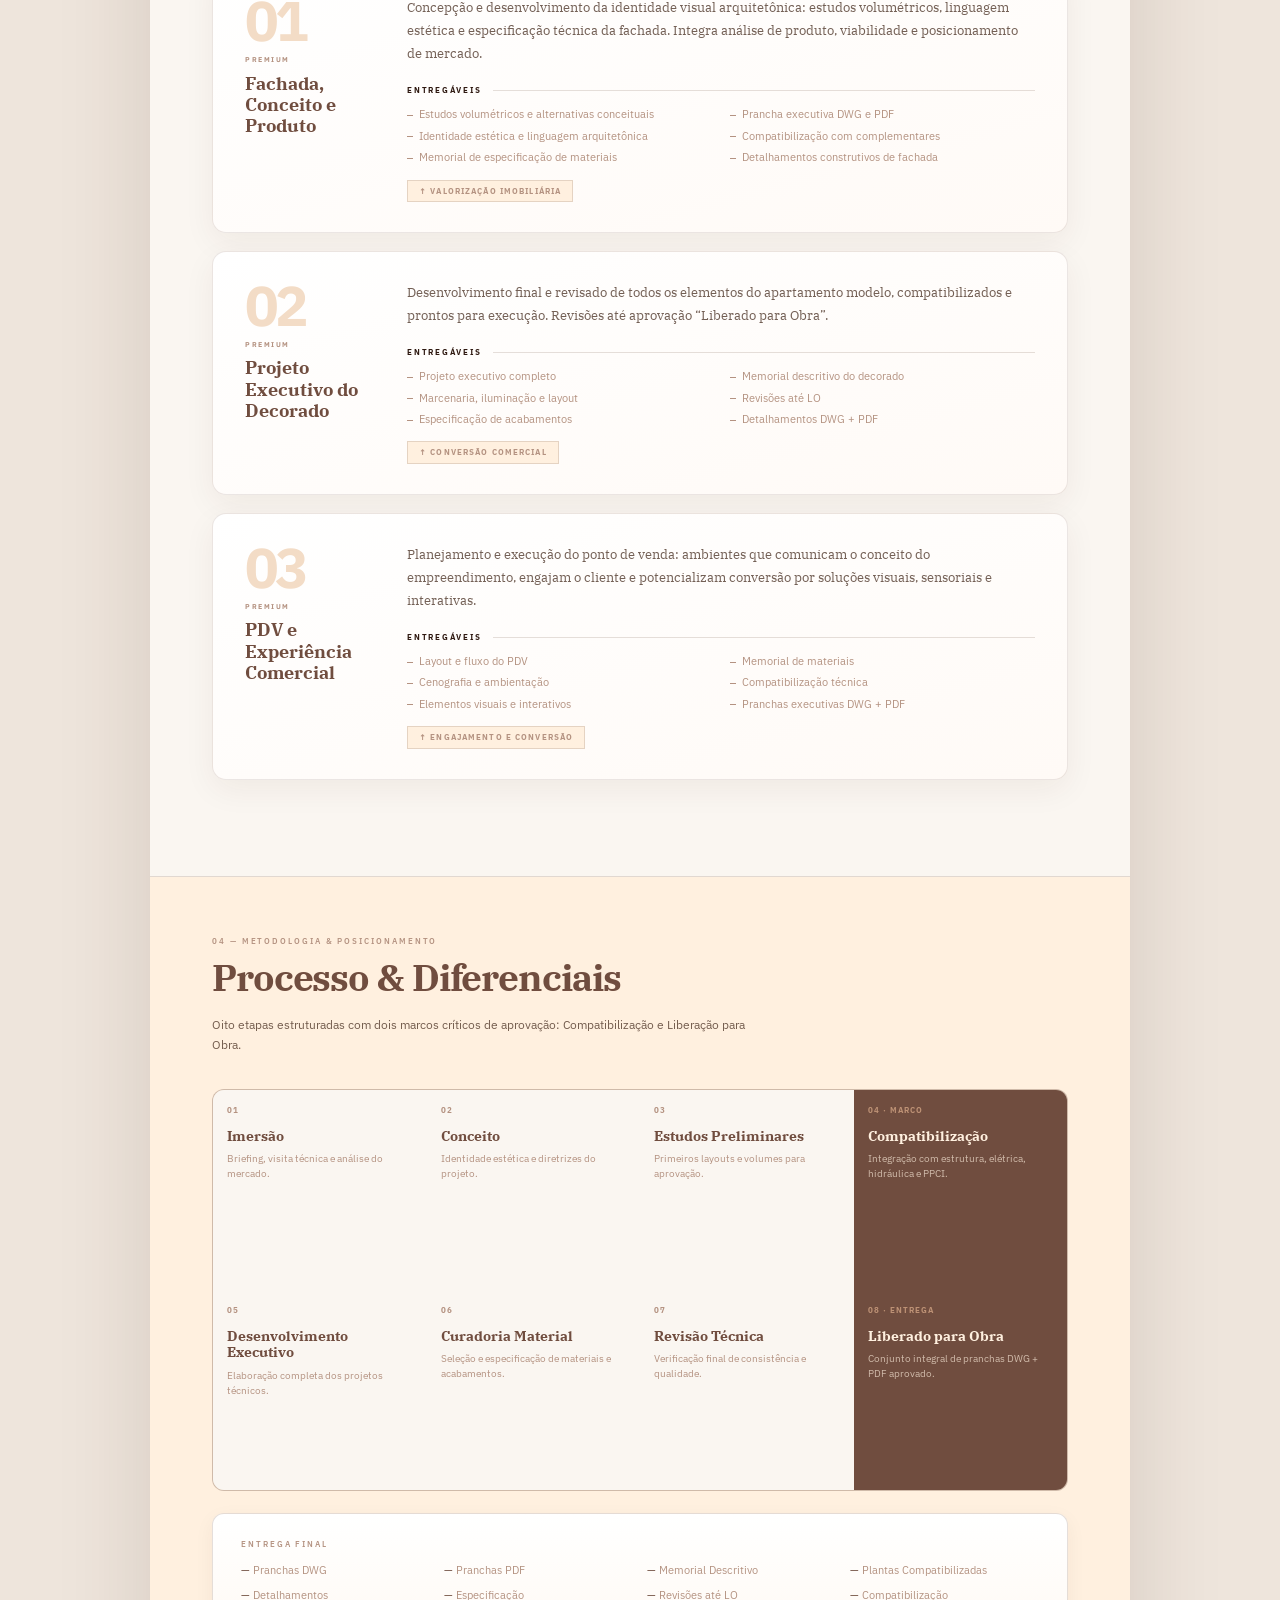
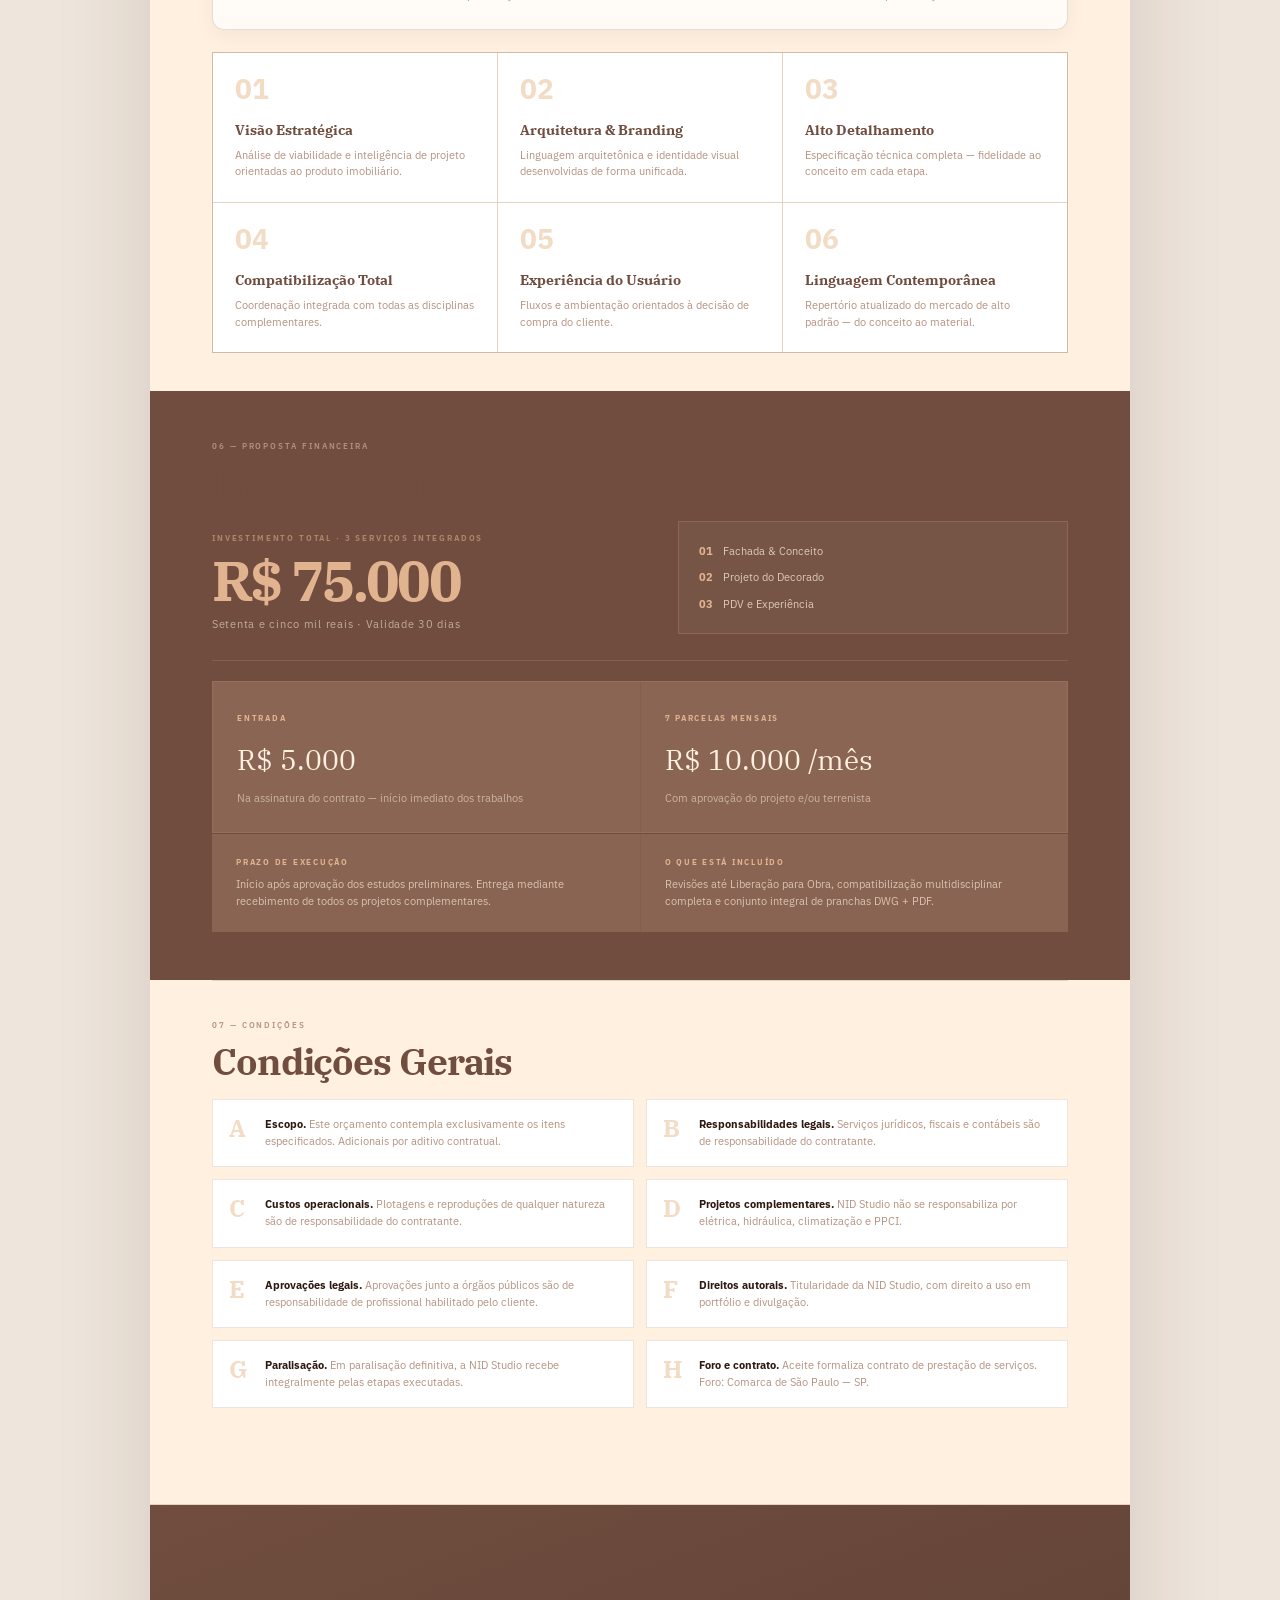
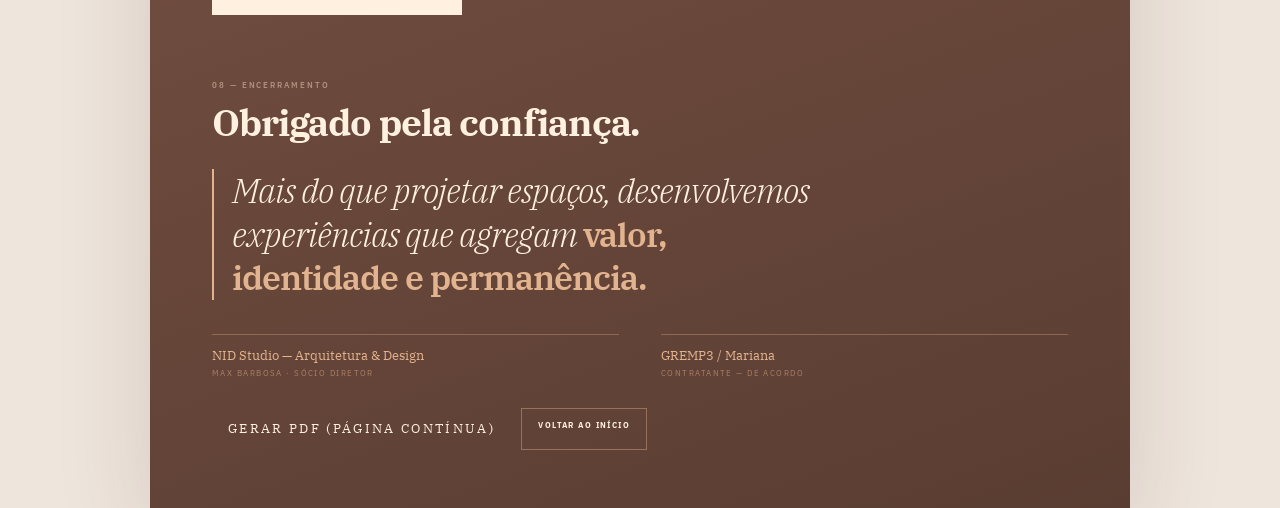
==== commit 5b07ff1e: "Adiciona slots de upload para logos e símbolos conforme mockups - Layout capa em duas colunas, pilar" ====
--- a/index.html
+++ b/index.html
@@ -9,6 +9,7 @@
   <link rel="preconnect" href="https://fonts.gstatic.com" crossorigin>
   <link href="https://fonts.googleapis.com/css2?family=IBM+Plex+Serif:ital,wght@0,300;0,400;0,600;0,700;1,300;1,400&family=IBM+Plex+Sans:wght@300;400;500;600;700&display=swap" rel="stylesheet">
   <link rel="stylesheet" href="assets/proposta.css">
+  <link rel="stylesheet" href="assets/proposta-layout.css">
   <style>
     .btn-print {
       border: 0;
--- a/assets/proposta.css
+++ b/assets/proposta.css
@@ -175,19 +175,26 @@
 .fan-bg.is-empty { opacity: .42; }
 
 .cover {
-  min-height: 700px;
+  min-height: auto;
+  display: flex;
+  flex-direction: column;
+  gap: 28px;
+  background: linear-gradient(135deg, #fff 0%, #fff7ef 56%, #f3dcc6 140%);
+}
+.cover-hero {
   display: grid;
-  grid-template-rows: auto 1fr auto;
-  background: linear-gradient(135deg, #fff 0%, #fff7ef 56%, #f3dcc6 140%);
-}
-.cover-top, .cover-foot { display:flex; justify-content:space-between; align-items:flex-start; gap:24px; position:relative; z-index:2; }
-.cover-top { flex-direction: column; align-items: flex-start; width: 100%; }
-.cover-main { position:relative; z-index:2; align-self:center; max-width: 590px; padding: 56px 0; }
+  grid-template-columns: minmax(280px, 1.1fr) minmax(260px, 1fr);
+  gap: 36px;
+  align-items: start;
+  padding-top: 8px;
+}
+.cover-hero__text { padding-top: 12px; }
+.cover-hero__text .cover-line { margin-top: 24px; }
+.cover-foot { display:flex; justify-content:space-between; align-items:center; gap:24px; position:relative; z-index:2; margin:0 -62px -58px; padding:18px 62px; border-top:1px solid var(--line); background:rgba(250,246,241,.88); }
 .ac { margin-top: 8px; color: var(--brown); font-family:"IBM Plex Sans", Arial, sans-serif; font-size:15px; font-weight:300; letter-spacing:.05em; }
 .ac em { margin-right:8px; color:var(--taupe); font-size:8px; font-style:normal; font-weight:700; letter-spacing:.2em; text-transform:uppercase; }
 .cover-line { width:100%; height:1px; margin:28px 0 20px; background:var(--line); }
 .cover-copy { max-width:540px; margin:0; color:var(--ink-soft); font-size:18px; line-height:1.44; }
-.cover-foot { align-items:center; margin:0 -62px -58px; padding:18px 62px; border-top:1px solid var(--line); background:rgba(250,246,241,.78); }
 .date { color:var(--brown); font-family:"IBM Plex Sans", Arial, sans-serif; font-size:9px; letter-spacing:.12em; text-transform:uppercase; }
 .tags { display:flex; gap:6px; flex-wrap:wrap; }
 .tag { padding:4px 10px; border:1px solid rgba(180,146,129,.34); background:#fff; color:var(--taupe); font-family:"IBM Plex Sans", Arial, sans-serif; font-size:7px; font-weight:600; letter-spacing:.16em; text-transform:uppercase; }
--- a/assets/proposta-layout.css
+++ b/assets/proposta-layout.css
@@ -0,0 +1,287 @@
+/* Layout alinhado aos mockups + slots de upload */
+
+.media-slot {
+  position: relative;
+  display: flex;
+  align-items: center;
+  justify-content: center;
+  overflow: hidden;
+  border: 1px dashed rgba(112, 77, 63, .32);
+  background: rgba(255, 255, 255, .55);
+  color: var(--taupe);
+  font-family: "IBM Plex Sans", Arial, sans-serif;
+  font-size: 7px;
+  font-weight: 700;
+  letter-spacing: .14em;
+  text-align: center;
+  text-transform: uppercase;
+  line-height: 1.45;
+}
+.media-slot img {
+  display: block;
+  width: 100%;
+  height: 100%;
+  object-fit: contain;
+}
+.media-slot.is-empty::before {
+  content: attr(data-label);
+  padding: 8px;
+  max-width: 90%;
+}
+.media-slot:not(.is-empty) {
+  border-style: solid;
+  border-color: transparent;
+  background: transparent;
+}
+
+.media-slot--logo-cover {
+  min-height: 120px;
+  width: 100%;
+  padding: 16px 20px;
+  border-radius: 12px;
+}
+.media-slot--logo-cover img {
+  object-position: left center;
+  max-height: 110px;
+}
+
+.media-slot--logo-closing {
+  width: min(100%, 280px);
+  min-height: 72px;
+  margin-bottom: 24px;
+  border-color: rgba(226, 179, 143, .4);
+  background: rgba(255, 240, 223, .08);
+  color: rgba(226, 179, 143, .75);
+  border-radius: 10px;
+}
+.media-slot--logo-closing:not(.is-empty) {
+  background: transparent;
+}
+
+.media-slot--deco {
+  position: absolute;
+  z-index: 0;
+  pointer-events: none;
+  border-radius: 50%;
+  opacity: .55;
+  mix-blend-mode: multiply;
+}
+.media-slot--deco-tr {
+  top: 24px;
+  right: -40px;
+  width: 220px;
+  height: 220px;
+}
+.media-slot--deco-bl {
+  bottom: 40px;
+  left: -30px;
+  width: 160px;
+  height: 160px;
+}
+.media-slot--deco:not(.is-empty) {
+  opacity: .85;
+  pointer-events: auto;
+}
+
+.sheet--pattern {
+  background-color: var(--off);
+  background-image: repeating-linear-gradient(
+    -45deg,
+    transparent,
+    transparent 18px,
+    rgba(112, 77, 63, .03) 18px,
+    rgba(112, 77, 63, .03) 19px
+  );
+}
+.sheet--pattern .intro-grid,
+.sheet--pattern .section {
+  position: relative;
+  z-index: 1;
+}
+
+.sheet--filosofia {
+  background: var(--cream);
+  text-align: center;
+}
+.philosophy-intro { text-align: left; margin-bottom: 28px; }
+.philosophy-arc-wrap {
+  position: relative;
+  margin: 0 auto 36px;
+  max-width: 520px;
+  padding-top: 48px;
+}
+.media-slot--arc {
+  width: 100%;
+  max-width: 480px;
+  height: 200px;
+  margin: 0 auto;
+  border-radius: 240px 240px 12px 12px;
+  border-bottom: none;
+  background: rgba(243, 220, 198, .65);
+}
+.philosophy-arc-title {
+  margin: -42px 0 0;
+  font-size: 28px;
+  font-weight: 600;
+  font-style: italic;
+  color: var(--brown);
+  letter-spacing: -.02em;
+}
+
+.pillars {
+  display: grid;
+  grid-template-columns: repeat(3, 1fr);
+  gap: 16px;
+  margin-bottom: 28px;
+  text-align: left;
+}
+.pillar {
+  padding: 26px 22px;
+  border-radius: 14px;
+  background: var(--brown);
+  color: var(--cream);
+  min-height: 200px;
+}
+.pillar h3 {
+  margin: 0 0 14px;
+  color: var(--copper);
+  font-size: 20px;
+}
+.pillar p {
+  margin: 0;
+  color: rgba(255, 240, 223, .82);
+  font-family: "IBM Plex Sans", Arial, sans-serif;
+  font-size: 11px;
+  line-height: 1.65;
+}
+.pillar strong { color: var(--cream); }
+
+.sheet--filosofia .manifesto {
+  text-align: left;
+  margin-top: 0;
+  padding: 22px 26px;
+  border-left: 2px solid var(--copper);
+  background: rgba(112, 77, 63, .06);
+  color: var(--ink-soft);
+  border-radius: 0 10px 10px 0;
+}
+.sheet--filosofia .manifesto strong { color: var(--brown); }
+
+.philosophy-footer-symbol,
+.closing-footer-symbol {
+  display: flex;
+  justify-content: center;
+  margin-top: 28px;
+}
+.media-slot--pill {
+  width: min(100%, 320px);
+  height: 56px;
+  border-radius: 999px;
+  background: rgba(243, 220, 198, .5);
+}
+.media-slot--pill-light {
+  border-color: rgba(226, 179, 143, .35);
+  background: rgba(255, 240, 223, .06);
+  color: rgba(226, 179, 143, .7);
+}
+
+.steps {
+  border-radius: 12px;
+  overflow: hidden;
+  gap: 0;
+}
+.step {
+  display: flex;
+  flex-direction: column;
+  min-height: 200px;
+  padding: 14px 14px 18px;
+  border-radius: 0;
+}
+.step-symbol { margin-bottom: 10px; flex-shrink: 0; }
+.media-slot--step {
+  width: 100%;
+  height: 72px;
+  border-radius: 10px;
+  background: rgba(255, 255, 255, .5);
+}
+.step.mark .media-slot--step {
+  background: rgba(255, 240, 223, .12);
+  border-color: rgba(226, 179, 143, .35);
+  color: rgba(226, 179, 143, .65);
+}
+.step-n {
+  display: block;
+  color: var(--taupe);
+  font-family: "IBM Plex Sans", Arial, sans-serif;
+  font-size: 8px;
+  font-weight: 700;
+  letter-spacing: .12em;
+  text-transform: uppercase;
+}
+.step.mark .step-n { color: rgba(226, 179, 143, .7); }
+.step strong { margin-top: 10px; }
+
+.diff-section { margin-top: 32px; }
+.diff-section > .label { margin-bottom: 14px; }
+
+.finance-layout {
+  display: grid;
+  grid-template-columns: 1fr 1fr;
+  gap: 14px;
+  margin-top: 20px;
+}
+.finance-pay {
+  display: grid;
+  grid-template-columns: 1fr 1fr;
+  gap: 1px;
+  background: var(--line-dark);
+  border: 1px solid var(--line-dark);
+  grid-column: span 2;
+}
+.finance-scope {
+  grid-column: span 1;
+  padding: 18px;
+  border: 1px solid var(--line-dark);
+  background: rgba(255, 240, 223, .05);
+  border-radius: 10px;
+}
+.finance-scope .scope-list {
+  margin-top: 10px;
+  padding: 0;
+  border: 0;
+  background: transparent;
+}
+.finance-total-block {
+  grid-column: span 2;
+  padding: 24px 28px;
+  border: 1px solid var(--line-dark);
+  border-radius: 12px;
+  background: rgba(255, 240, 223, .06);
+  display: flex;
+  flex-wrap: wrap;
+  align-items: flex-end;
+  justify-content: space-between;
+  gap: 16px;
+}
+.finance-layout .info-grid {
+  grid-column: span 2;
+  margin-top: 0;
+}
+
+.closing-inner { position: relative; z-index: 1; max-width: 720px; }
+.closing-phrase {
+  padding-left: 18px;
+  border-left: 2px solid var(--copper);
+}
+
+@media (max-width: 760px) {
+  .cover-hero { grid-template-columns: 1fr; }
+  .pillars { grid-template-columns: 1fr; }
+  .finance-layout { grid-template-columns: 1fr; }
+  .finance-pay, .finance-total-block, .finance-layout .info-grid { grid-column: span 1; }
+}
+
+@media print {
+  .media-slot.is-empty::before { font-size: 6px; }
+  .media-slot--deco { opacity: .4; }
+}
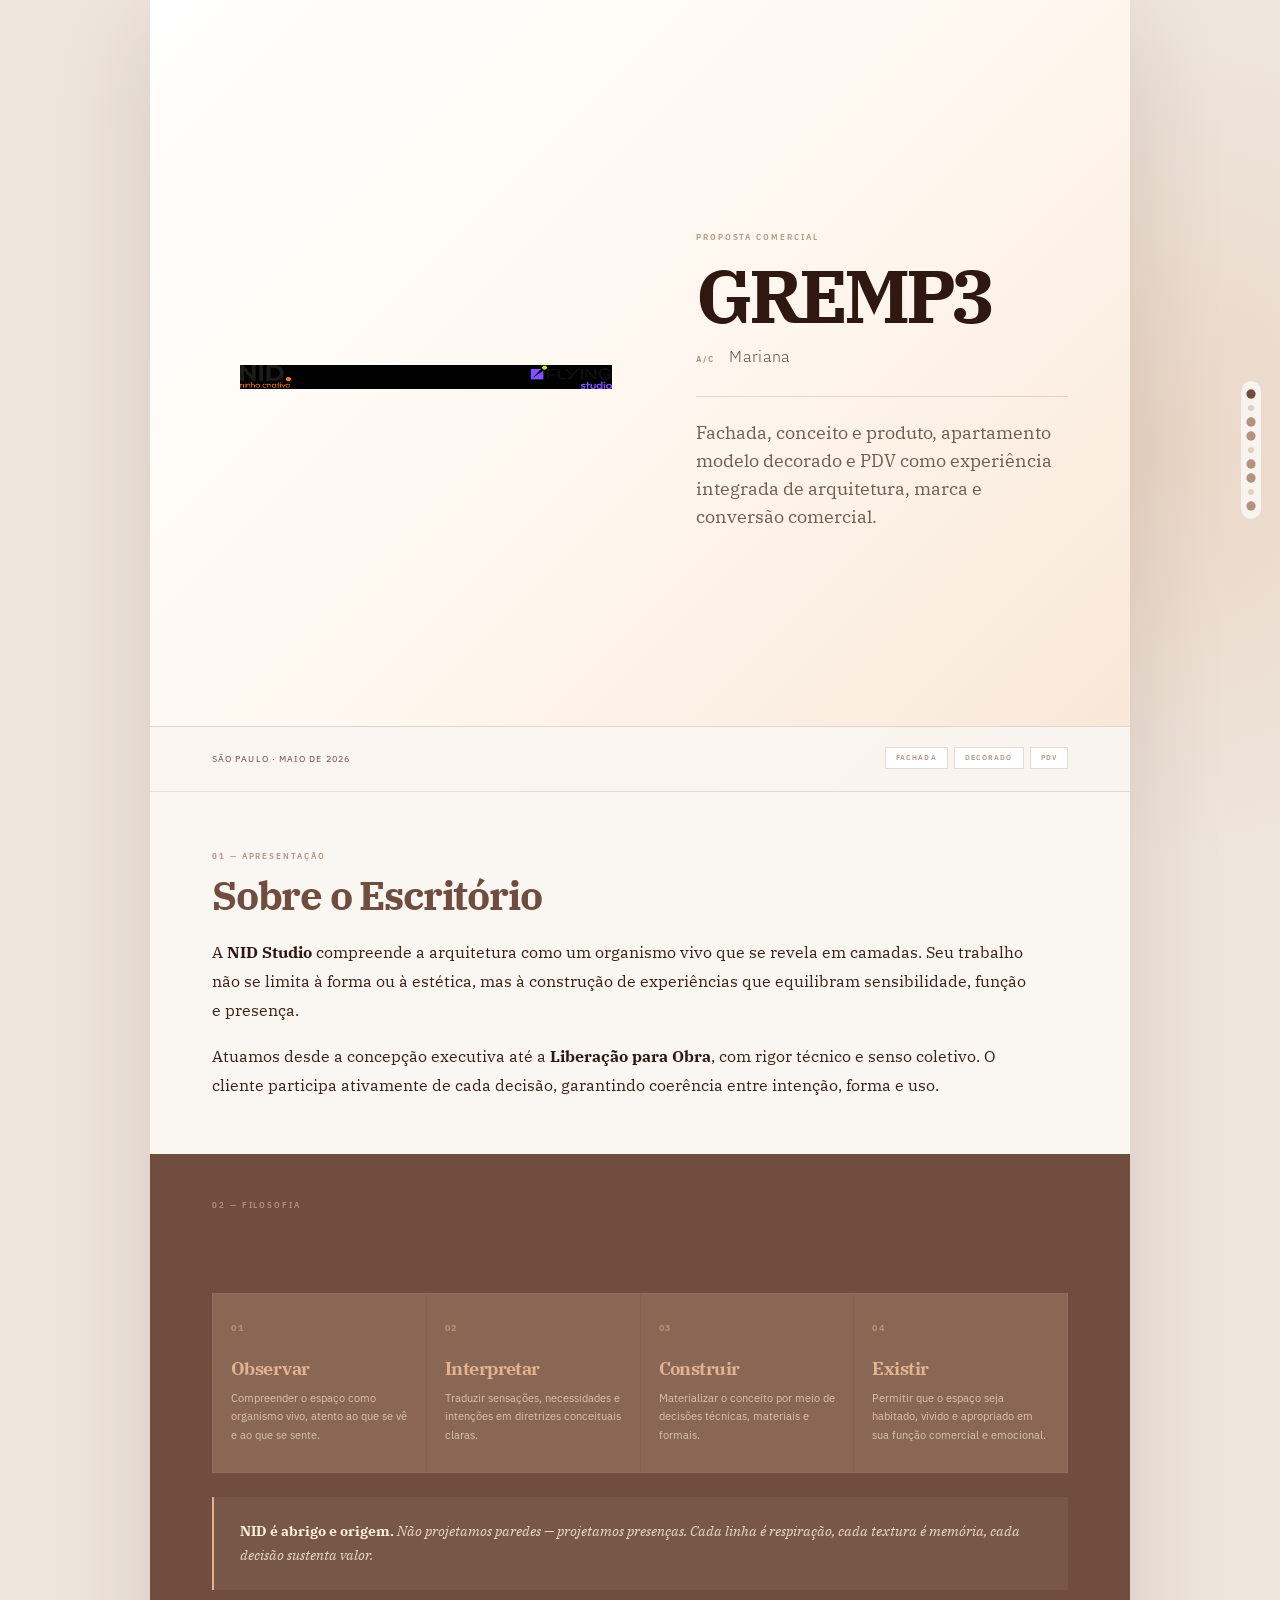
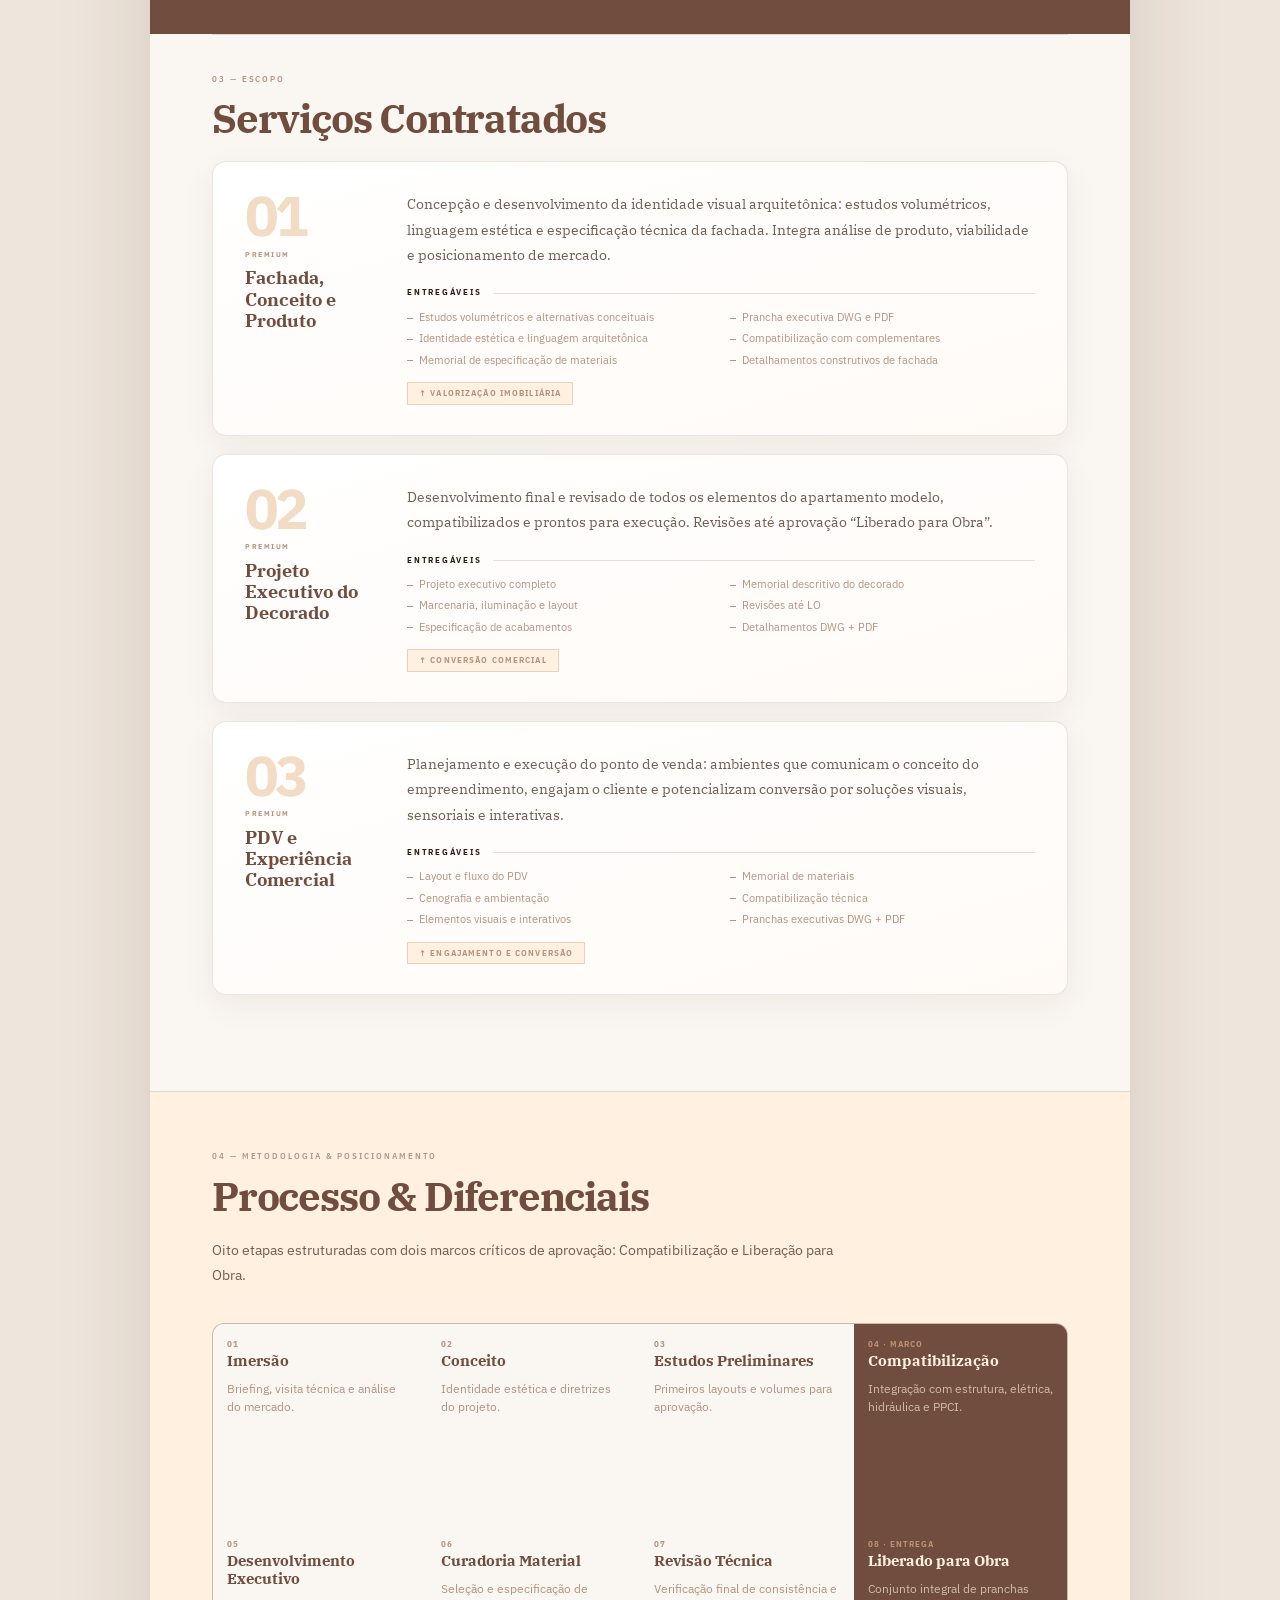
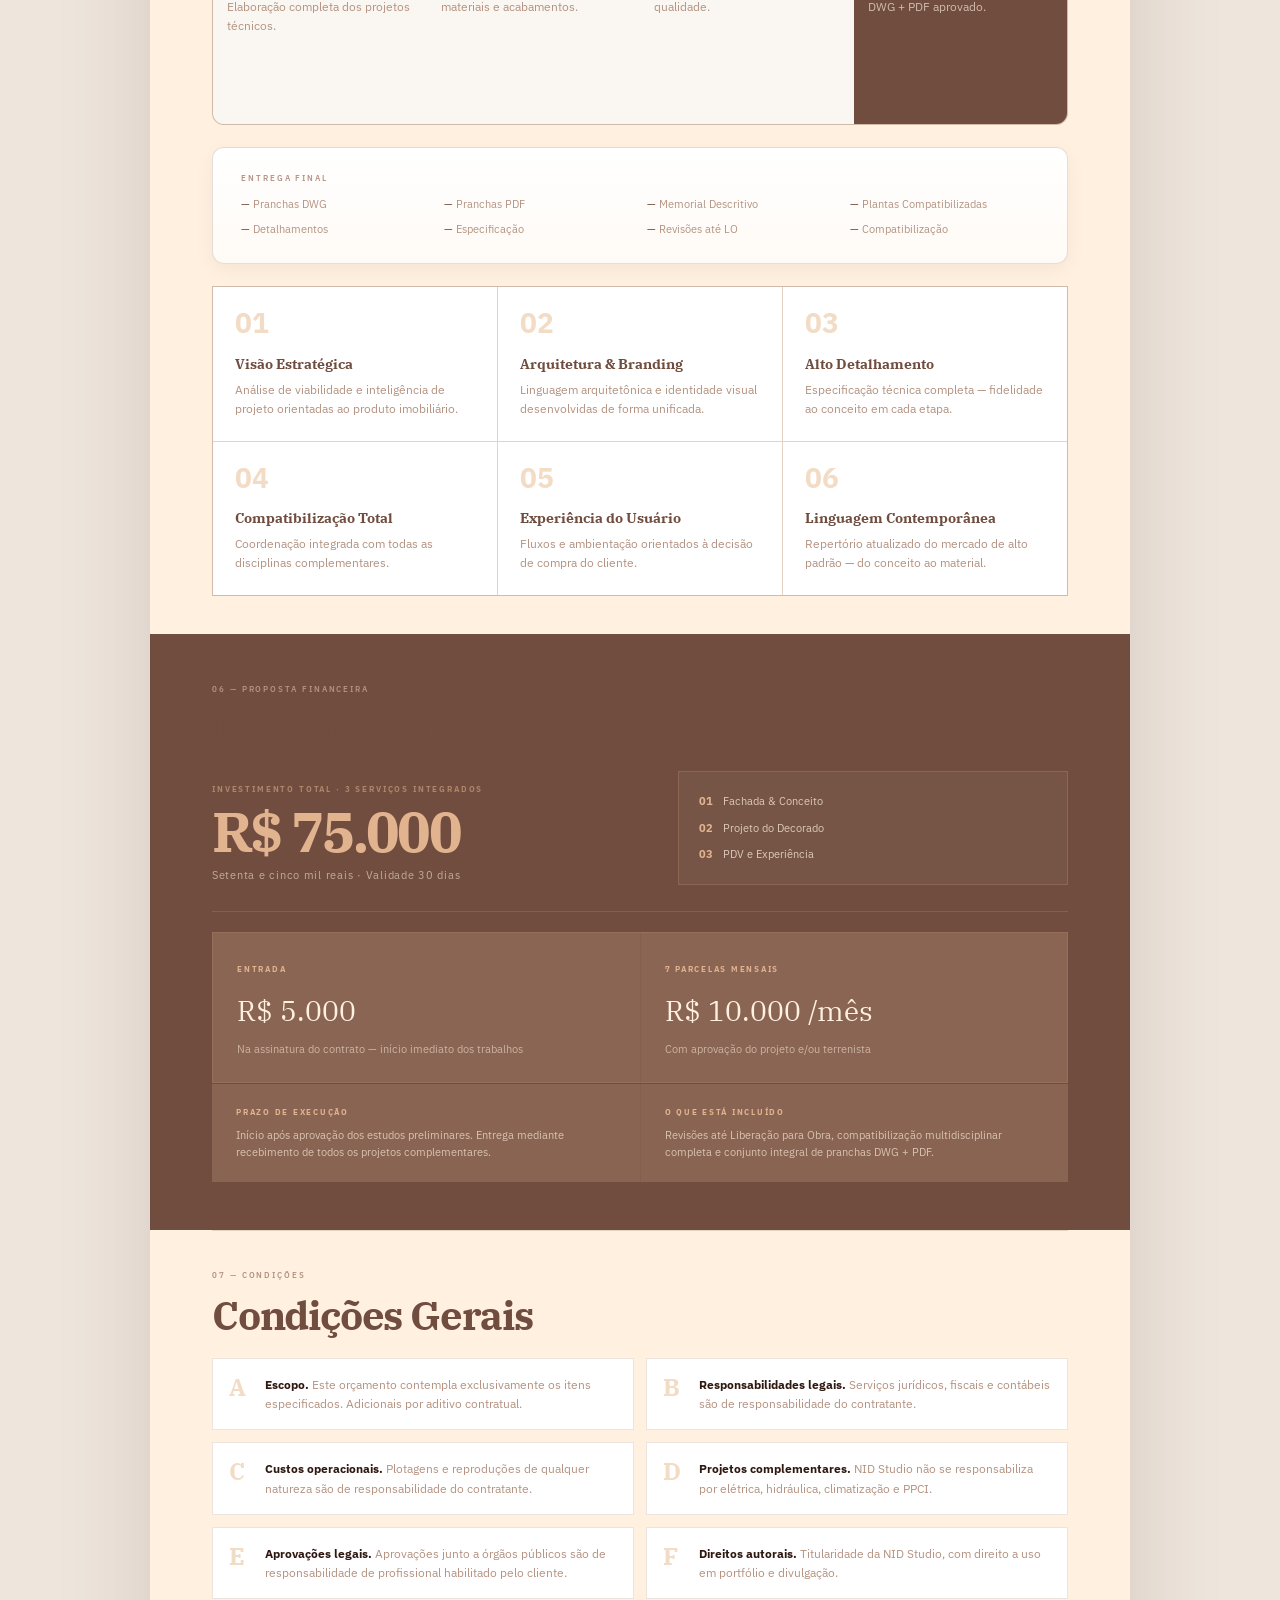
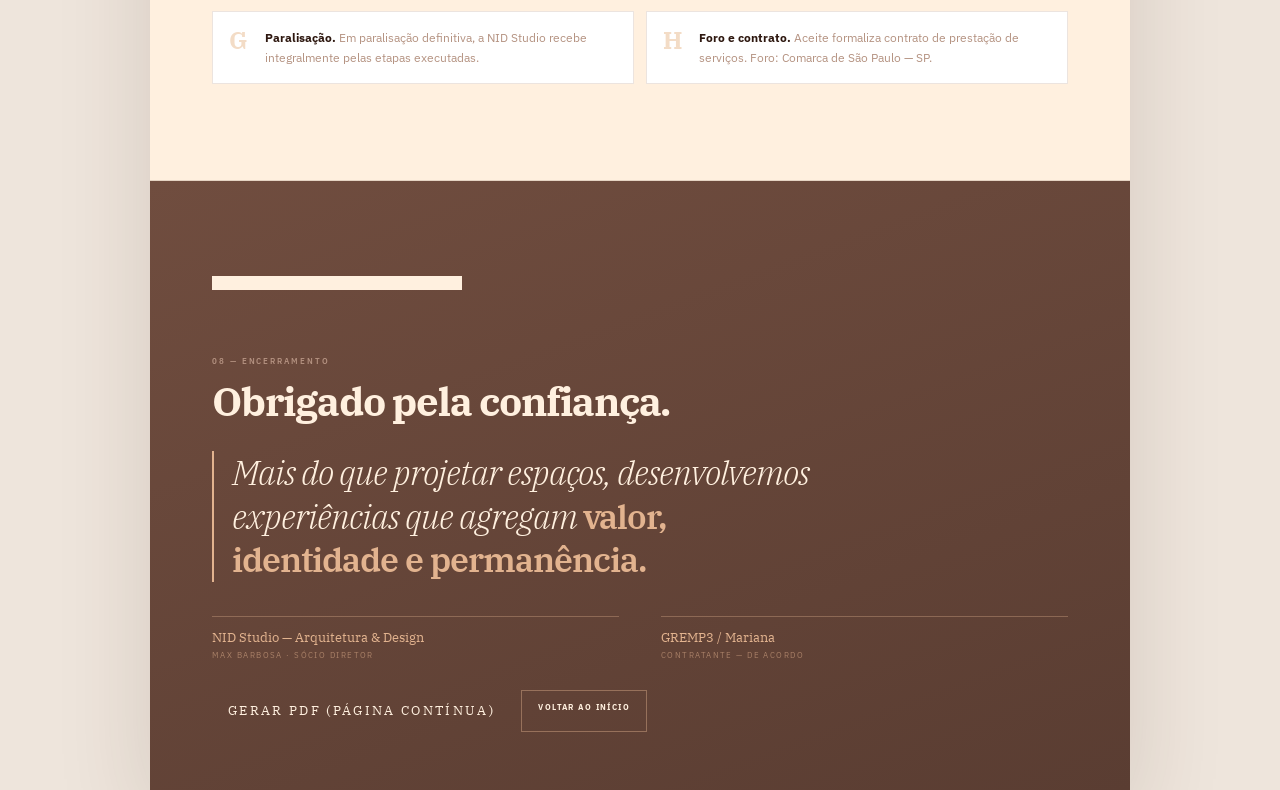
==== commit 66f41b1c: "Capa alinhada ao layout de referência: logo grande à esquerda - Grid em duas colunas (marca + client" ====
--- a/index.html
+++ b/index.html
@@ -25,19 +25,19 @@
 
   <main class="doc">
     <section id="capa" class="sheet cover">
-      <div class="cover-top">
-        <a class="logo" href="#capa" aria-label="NID Studio">
-          <span class="logo-slot logo-slot--cover" data-label="Adicione a logo NID Studio aqui">
+      <div class="cover-stage">
+        <div class="cover-brand">
+          <span class="logo-slot logo-slot--cover media-slot--logo-cover" data-label="Adicione a logo NID Studio aqui">
             <img data-logo-base="assets/logo-principal" alt="Logo NID Studio">
           </span>
-        </a>
-      </div>
-      <div class="cover-main">
-        <span class="label">Proposta Comercial</span>
-        <h1>GREMP3</h1>
-        <div class="ac"><em>A/C</em>Mariana</div>
-        <div class="cover-line"></div>
-        <p class="cover-copy">Fachada, conceito e produto, apartamento modelo decorado e PDV como experiência integrada de arquitetura, marca e conversão comercial.</p>
+        </div>
+        <div class="cover-info">
+          <span class="label">Proposta Comercial</span>
+          <h1>GREMP3</h1>
+          <div class="ac"><em>A/C</em> Mariana</div>
+          <div class="cover-line"></div>
+          <p class="cover-copy">Fachada, conceito e produto, apartamento modelo decorado e PDV como experiência integrada de arquitetura, marca e conversão comercial.</p>
+        </div>
       </div>
       <div class="cover-foot">
         <span class="date">São Paulo · Maio de 2026</span>
--- a/assets/proposta.css
+++ b/assets/proposta.css
@@ -65,7 +65,14 @@
   border-bottom: 1px solid var(--line);
   overflow: hidden;
 }
-.sheet.cover { min-height: 72vh; }
+.sheet.cover {
+  min-height: 88vh;
+  display: flex;
+  flex-direction: column;
+  justify-content: space-between;
+  padding-top: 52px;
+  padding-bottom: 0;
+}
 .sheet:last-child { border-bottom: 0; }
 .sheet.dark { color: var(--cream); background: var(--brown); }
 .sheet.cream { background: var(--cream); }
@@ -88,10 +95,10 @@
 h1, h2, h3, p { margin-top: 0; }
 h1, h2, h3 { letter-spacing: -.03em; line-height: 1.05; }
 h1 { margin-bottom: 0; color: var(--brown-deep); font-size: 74px; font-weight: 700; letter-spacing: -.055em; }
-h2 { margin-bottom: 18px; color: var(--brown); font-size: 37px; font-weight: 700; }
-h3 { margin-bottom: 8px; color: var(--brown); font-size: 19px; font-weight: 700; }
+h2 { margin-bottom: 20px; color: var(--brown); font-size: 40px; font-weight: 700; line-height: 1.12; }
+h3 { margin-bottom: 10px; color: var(--brown); font-size: 21px; font-weight: 700; }
 .dark h2, .dark h3 { color: var(--cream); }
-.lead { max-width: 640px; color: var(--ink-soft); font-size: 16px; line-height: 1.62; }
+.lead { max-width: 680px; color: var(--ink-soft); font-size: 17px; line-height: 1.68; }
 .dark .lead { color: rgba(255,240,223,.76); }
 
 .logo {
@@ -131,10 +138,10 @@
   line-height: 1.55;
 }
 .logo-slot--cover {
-  width: min(100%, 560px);
+  width: 100%;
   max-width: 100%;
-  height: 140px;
-  padding: 20px 24px;
+  min-height: 220px;
+  padding: 20px 28px;
   border: 1px dashed rgba(112, 77, 63, .22);
   background: rgba(255, 255, 255, .72);
 }
@@ -142,13 +149,15 @@
   border: none;
   background: transparent;
   padding: 12px 0;
-  height: auto;
-  min-height: 100px;
-}
+  min-height: 200px;
+}
+.cover-brand .logo-slot--cover img,
 .logo-slot--cover img {
   object-fit: contain;
   object-position: left center;
-  max-height: 120px;
+  max-height: 210px;
+  width: auto;
+  max-width: 100%;
 }
 .logo-slot--closing {
   width: 250px;
@@ -175,33 +184,82 @@
 .fan-bg.is-empty { opacity: .42; }
 
 .cover {
-  min-height: auto;
+  background: linear-gradient(135deg, #fff 0%, #fff7ef 52%, #f3dcc6 130%);
+}
+.cover-stage {
+  flex: 1;
+  display: grid;
+  grid-template-columns: minmax(300px, 1.15fr) minmax(280px, 1fr);
+  gap: 48px 56px;
+  align-items: center;
+  padding: 12px 0 36px;
+}
+.cover-brand {
   display: flex;
-  flex-direction: column;
-  gap: 28px;
-  background: linear-gradient(135deg, #fff 0%, #fff7ef 56%, #f3dcc6 140%);
-}
-.cover-hero {
-  display: grid;
-  grid-template-columns: minmax(280px, 1.1fr) minmax(260px, 1fr);
-  gap: 36px;
-  align-items: start;
+  align-items: center;
+  justify-content: flex-start;
+  min-height: 260px;
+}
+.cover-info {
   padding-top: 8px;
 }
-.cover-hero__text { padding-top: 12px; }
-.cover-hero__text .cover-line { margin-top: 24px; }
-.cover-foot { display:flex; justify-content:space-between; align-items:center; gap:24px; position:relative; z-index:2; margin:0 -62px -58px; padding:18px 62px; border-top:1px solid var(--line); background:rgba(250,246,241,.88); }
-.ac { margin-top: 8px; color: var(--brown); font-family:"IBM Plex Sans", Arial, sans-serif; font-size:15px; font-weight:300; letter-spacing:.05em; }
-.ac em { margin-right:8px; color:var(--taupe); font-size:8px; font-style:normal; font-weight:700; letter-spacing:.2em; text-transform:uppercase; }
-.cover-line { width:100%; height:1px; margin:28px 0 20px; background:var(--line); }
-.cover-copy { max-width:540px; margin:0; color:var(--ink-soft); font-size:18px; line-height:1.44; }
+.cover-info .label {
+  margin-bottom: 14px;
+}
+.cover-info h1 {
+  font-size: clamp(52px, 5.8vw, 82px);
+  line-height: 0.98;
+  margin-bottom: 12px;
+}
+.cover-foot {
+  display: flex;
+  justify-content: space-between;
+  align-items: center;
+  gap: 24px;
+  flex-shrink: 0;
+  margin: 0 -62px 0;
+  padding: 20px 62px 22px;
+  border-top: 1px solid var(--line);
+  background: rgba(250, 246, 241, .92);
+}
+.ac {
+  margin-top: 10px;
+  color: var(--brown);
+  font-family: "IBM Plex Sans", Arial, sans-serif;
+  font-size: 16px;
+  font-weight: 300;
+  letter-spacing: .04em;
+}
+.ac em {
+  margin-right: 10px;
+  color: var(--taupe);
+  font-size: 8px;
+  font-style: normal;
+  font-weight: 700;
+  letter-spacing: .2em;
+  text-transform: uppercase;
+}
+.cover-line {
+  width: 100%;
+  height: 1px;
+  margin: 26px 0 22px;
+  background: var(--line);
+}
+.cover-info .cover-copy {
+  max-width: none;
+  margin: 0;
+  color: var(--ink-soft);
+  font-size: 18px;
+  line-height: 1.55;
+  font-weight: 400;
+}
 .date { color:var(--brown); font-family:"IBM Plex Sans", Arial, sans-serif; font-size:9px; letter-spacing:.12em; text-transform:uppercase; }
 .tags { display:flex; gap:6px; flex-wrap:wrap; }
 .tag { padding:4px 10px; border:1px solid rgba(180,146,129,.34); background:#fff; color:var(--taupe); font-family:"IBM Plex Sans", Arial, sans-serif; font-size:7px; font-weight:600; letter-spacing:.16em; text-transform:uppercase; }
 
-.intro-grid { display:grid; grid-template-columns: 1fr; gap: 28px; align-items:start; max-width: 720px; }
-.intro-grid .copy { font-size: 14px; }
-.copy p { margin-bottom: 13px; color: var(--brown-dark); font-size: 13.5px; line-height: 1.82; }
+.intro-grid { display:grid; grid-template-columns: 1fr; gap: 32px; align-items:start; max-width: 820px; }
+.intro-grid .copy { font-size: 15px; }
+.copy p { margin-bottom: 16px; color: var(--brown-dark); font-size: 15.5px; line-height: 1.88; }
 .copy strong { color: var(--brown-deep); font-weight: 700; }
 .metric-grid { display:grid; grid-template-columns:1fr; gap:1px; background:var(--line); border:1px solid var(--line); }
 .metric { padding:24px; background:#fff; }
@@ -232,7 +290,7 @@
 .svc-n { display:block; color:var(--sand); font-family:"IBM Plex Sans", Arial, sans-serif; font-size:56px; font-weight:700; line-height:.85; letter-spacing:-.07em; }
 .svc-k { display:block; margin-top:9px; color:var(--taupe); font-family:"IBM Plex Sans", Arial, sans-serif; font-size:7px; font-weight:700; letter-spacing:.22em; text-transform:uppercase; }
 .svc-title { margin-top:7px; color:var(--brown); font-size:18px; font-weight:700; line-height:1.18; }
-.svc p { margin-bottom:18px; color:var(--ink-soft); font-size:13px; line-height:1.76; }
+.svc p { margin-bottom:18px; color:var(--ink-soft); font-size:14px; line-height:1.82; }
 .deliver-title { display:flex; align-items:center; gap:12px; margin-bottom:10px; color:var(--brown-deep); font-family:"IBM Plex Sans", Arial, sans-serif; font-size:8px; font-weight:700; letter-spacing:.22em; text-transform:uppercase; }
 .deliver-title:after { content:""; flex:1; height:1px; background:var(--line); }
 .deliver { display:grid; grid-template-columns:1fr 1fr; gap:6px 18px; margin:0; padding:0; list-style:none; }
@@ -241,15 +299,15 @@
 .badge { display:inline-block; margin-top:14px; padding:4px 11px; border:1px solid var(--line); background:var(--cream); color:var(--taupe); font-family:"IBM Plex Sans", Arial, sans-serif; font-size:7.5px; font-weight:700; letter-spacing:.15em; text-transform:uppercase; }
 
 .process-wrap { display:grid; grid-template-columns:1fr; gap:22px; }
-.process-intro { max-width:560px; color:var(--ink-soft); font-family:"IBM Plex Sans", Arial, sans-serif; font-size:12px; line-height:1.68; }
+.process-intro { max-width:640px; color:var(--ink-soft); font-family:"IBM Plex Sans", Arial, sans-serif; font-size:14px; line-height:1.75; }
 .steps { display:grid; grid-template-columns:repeat(4,1fr); gap:1px; background:var(--line); border:1px solid var(--line); }
 .step { min-height:148px; padding:18px 16px; background:var(--off); }
 .step.mark { background:var(--brown); color:var(--cream); }
 .step span { color:var(--taupe); font-family:"IBM Plex Sans", Arial, sans-serif; font-size:8px; font-weight:700; letter-spacing:.13em; text-transform:uppercase; }
 .step.mark span { color:rgba(226,179,143,.68); }
-.step strong { display:block; margin-top:18px; color:var(--brown); font-size:14px; line-height:1.18; }
+.step strong { display:block; margin-top:12px; color:var(--brown); font-size:15px; line-height:1.22; }
 .step.mark strong { color:var(--cream); }
-.step p { margin:8px 0 0; color:var(--taupe); font-family:"IBM Plex Sans", Arial, sans-serif; font-size:10px; line-height:1.48; }
+.step p { margin:10px 0 0; color:var(--taupe); font-family:"IBM Plex Sans", Arial, sans-serif; font-size:11.5px; line-height:1.58; }
 .step.mark p { color:rgba(255,240,223,.68); }
 .delivery {
   padding:24px 28px;
@@ -265,7 +323,7 @@
 .diff { padding:22px; background:#fff; }
 .diff span { color:var(--sand); font-family:"IBM Plex Sans", Arial, sans-serif; font-size:28px; font-weight:700; line-height:1; }
 .diff strong { display:block; margin-top:16px; color:var(--brown); font-size:14px; line-height:1.2; }
-.diff p { margin:8px 0 0; color:var(--taupe); font-family:"IBM Plex Sans", Arial, sans-serif; font-size:10.5px; line-height:1.6; }
+.diff p { margin:8px 0 0; color:var(--taupe); font-family:"IBM Plex Sans", Arial, sans-serif; font-size:11.5px; line-height:1.65; }
 
 .finance { background:var(--brown); color:var(--cream); margin:0 -62px; padding:48px 62px; }
 .finance-head { display:grid; grid-template-columns:1.05fr .95fr; gap:36px; align-items:end; padding-bottom:26px; border-bottom:1px solid var(--line-dark); }
@@ -288,7 +346,7 @@
 .conditions { display:grid; grid-template-columns:1fr 1fr; gap:12px; }
 .cond { display:grid; grid-template-columns:24px 1fr; gap:12px; padding:16px; border:1px solid rgba(180,146,129,.25); background:#fff; }
 .cond-letter { color:var(--sand); font-size:24px; font-weight:700; line-height:1; }
-.cond p { margin:0; color:var(--taupe); font-family:"IBM Plex Sans", Arial, sans-serif; font-size:10.6px; line-height:1.62; }
+.cond p { margin:0; color:var(--taupe); font-family:"IBM Plex Sans", Arial, sans-serif; font-size:11.5px; line-height:1.68; }
 .cond strong { color:var(--brown-deep); font-weight:700; }
 
 .closing { position:relative; background:linear-gradient(160deg, var(--brown) 0%, #5a3d32 100%); color:var(--cream); min-height:420px; display:grid; align-content:space-between; }
--- a/assets/proposta-layout.css
+++ b/assets/proposta-layout.css
@@ -34,15 +34,28 @@
   background: transparent;
 }
 
-.media-slot--logo-cover {
-  min-height: 120px;
-  width: 100%;
-  padding: 16px 20px;
-  border-radius: 12px;
-}
-.media-slot--logo-cover img {
+.cover-brand .media-slot--logo-cover {
+  width: 100%;
+  min-height: 240px;
+  padding: 20px 28px;
+  border-radius: 14px;
+  border: none;
+  background: transparent;
+  justify-content: flex-start;
+}
+.cover-brand .media-slot--logo-cover.is-empty {
+  min-height: 220px;
+  border: 1px dashed rgba(112, 77, 63, .22);
+  background: rgba(255, 255, 255, .72);
+}
+.cover-brand .media-slot--logo-cover img {
+  width: auto;
+  max-width: 100%;
+  height: auto;
+  max-height: 210px;
+  min-height: 140px;
+  object-fit: contain;
   object-position: left center;
-  max-height: 110px;
 }
 
 .media-slot--logo-closing {
@@ -58,29 +71,111 @@
   background: transparent;
 }
 
-.media-slot--deco {
+/* Símbolo: imagem enviada ou decoração de fallback */
+.symbol-zone {
+  position: relative;
+}
+.symbol-zone__fallback {
+  pointer-events: none;
+}
+.symbol-zone:has(.media-slot:not(.is-empty)) .symbol-zone__fallback {
+  display: none;
+}
+.symbol-zone:has(.media-slot.is-empty) .media-slot.is-empty::before {
+  display: none;
+}
+.symbol-zone:has(.media-slot.is-empty) .media-slot.is-empty {
+  border: none;
+  background: transparent;
+  min-height: 0;
+  height: 0;
+  overflow: visible;
+}
+
+.nid-mark {
+  display: block;
+  width: 100%;
+  height: auto;
+  color: var(--brown);
+}
+.nid-mark--soft { opacity: .14; }
+.sheet--pattern {
+  position: relative;
+  overflow: hidden;
+}
+.symbol-zone--tr {
   position: absolute;
   z-index: 0;
+  top: 8px;
+  right: -24px;
+  width: min(42vw, 200px);
   pointer-events: none;
+}
+.symbol-zone--bl {
+  position: absolute;
+  z-index: 0;
+  bottom: 32px;
+  left: -20px;
+  width: min(32vw, 140px);
+  pointer-events: none;
+}
+.symbol-zone--tr .symbol-zone__fallback,
+.symbol-zone--bl .symbol-zone__fallback {
+  width: 100%;
+}
+.symbol-zone--bl .symbol-zone__fallback {
+  transform: rotate(180deg);
+}
+.symbol-zone--tr .media-slot--deco-tr:not(.is-empty),
+.symbol-zone--bl .media-slot--deco-bl:not(.is-empty) {
+  position: relative;
+  width: 100%;
+  height: 100%;
+  min-height: 140px;
   border-radius: 50%;
-  opacity: .55;
-  mix-blend-mode: multiply;
-}
-.media-slot--deco-tr {
-  top: 24px;
-  right: -40px;
-  width: 220px;
-  height: 220px;
-}
-.media-slot--deco-bl {
-  bottom: 40px;
-  left: -30px;
-  width: 160px;
-  height: 160px;
-}
-.media-slot--deco:not(.is-empty) {
-  opacity: .85;
+  opacity: .88;
   pointer-events: auto;
+}
+.symbol-zone--arc {
+  position: relative;
+  z-index: 2;
+  max-width: 480px;
+  margin: 0 auto;
+}
+.symbol-zone--arc .media-slot--arc:not(.is-empty) {
+  position: absolute;
+  left: 0;
+  right: 0;
+  top: 0;
+  height: 168px;
+  border: none;
+  background: transparent;
+}
+.symbol-zone--pill {
+  display: flex;
+  justify-content: center;
+  width: 100%;
+}
+.symbol-zone--pill .media-slot--pill:not(.is-empty) {
+  width: min(100%, 320px);
+  height: 56px;
+  border-radius: 999px;
+}
+.symbol-zone--step .media-slot--step:not(.is-empty) {
+  width: 100%;
+  height: 72px;
+  border-radius: 10px;
+}
+.step-top {
+  position: relative;
+  margin-bottom: 10px;
+  min-height: 44px;
+}
+.step-top:has(.media-slot:not(.is-empty)) .step-head--fallback {
+  display: none;
+}
+.step-top:has(.media-slot.is-empty) .media-slot--step {
+  display: none;
 }
 
 .sheet--pattern {
@@ -110,17 +205,32 @@
   max-width: 520px;
   padding-top: 48px;
 }
-.media-slot--arc {
+.philosophy-arc-shape {
+  position: relative;
   width: 100%;
   max-width: 480px;
-  height: 200px;
+  height: 168px;
   margin: 0 auto;
-  border-radius: 240px 240px 12px 12px;
-  border-bottom: none;
-  background: rgba(243, 220, 198, .65);
-}
+  border-radius: 240px 240px 8px 8px;
+  background: linear-gradient(180deg, rgba(243, 220, 198, .92) 0%, rgba(243, 220, 198, .35) 72%, transparent 100%);
+  box-shadow: inset 0 -1px 0 rgba(112, 77, 63, .08);
+}
+.philosophy-arc-shape::after {
+  content: "";
+  position: absolute;
+  left: 50%;
+  top: 38%;
+  width: 72px;
+  height: 72px;
+  margin-left: -36px;
+  background: radial-gradient(circle at 50% 100%, rgba(112, 77, 63, .12) 0%, transparent 70%);
+  border-radius: 50%;
+}
+.philosophy-arc-wrap { position: relative; }
 .philosophy-arc-title {
-  margin: -42px 0 0;
+  position: relative;
+  z-index: 1;
+  margin: -36px 0 0;
   font-size: 28px;
   font-weight: 600;
   font-style: italic;
@@ -151,38 +261,52 @@
   margin: 0;
   color: rgba(255, 240, 223, .82);
   font-family: "IBM Plex Sans", Arial, sans-serif;
-  font-size: 11px;
-  line-height: 1.65;
+  font-size: 12px;
+  line-height: 1.72;
 }
 .pillar strong { color: var(--cream); }
 
 .sheet--filosofia .manifesto {
   text-align: left;
   margin-top: 0;
-  padding: 22px 26px;
-  border-left: 2px solid var(--copper);
+  padding: 26px 30px;
+  border-left: 3px solid var(--copper);
   background: rgba(112, 77, 63, .06);
   color: var(--ink-soft);
+  font-size: 15px;
+  line-height: 1.78;
   border-radius: 0 10px 10px 0;
 }
 .sheet--filosofia .manifesto strong { color: var(--brown); }
 
-.philosophy-footer-symbol,
-.closing-footer-symbol {
+.philosophy-footer-deco,
+.closing-footer-deco {
   display: flex;
   justify-content: center;
   margin-top: 28px;
 }
-.media-slot--pill {
-  width: min(100%, 320px);
+.nid-capsule {
+  width: min(100%, 280px);
+  height: 48px;
+  border-radius: 999px;
+  background: linear-gradient(90deg, transparent, rgba(243, 220, 198, .85) 18%, rgba(243, 220, 198, .85) 82%, transparent);
+  display: flex;
+  align-items: center;
+  justify-content: center;
+}
+.nid-capsule span {
+  display: block;
+  width: 56px;
   height: 56px;
-  border-radius: 999px;
-  background: rgba(243, 220, 198, .5);
-}
-.media-slot--pill-light {
-  border-color: rgba(226, 179, 143, .35);
-  background: rgba(255, 240, 223, .06);
-  color: rgba(226, 179, 143, .7);
+  border-radius: 50%;
+  background: radial-gradient(circle, rgba(112, 77, 63, .18) 0%, transparent 68%);
+  transform: translateY(-4px);
+}
+.nid-capsule--light {
+  background: linear-gradient(90deg, transparent, rgba(226, 179, 143, .22) 20%, rgba(226, 179, 143, .22) 80%, transparent);
+}
+.nid-capsule--light span {
+  background: radial-gradient(circle, rgba(255, 240, 223, .25) 0%, transparent 70%);
 }
 
 .steps {
@@ -197,29 +321,42 @@
   padding: 14px 14px 18px;
   border-radius: 0;
 }
-.step-symbol { margin-bottom: 10px; flex-shrink: 0; }
-.media-slot--step {
-  width: 100%;
-  height: 72px;
-  border-radius: 10px;
-  background: rgba(255, 255, 255, .5);
-}
-.step.mark .media-slot--step {
-  background: rgba(255, 240, 223, .12);
-  border-color: rgba(226, 179, 143, .35);
-  color: rgba(226, 179, 143, .65);
-}
-.step-n {
-  display: block;
-  color: var(--taupe);
+.step-head {
+  display: flex;
+  align-items: center;
+  gap: 10px;
+  margin-bottom: 12px;
+}
+.step-num {
+  flex-shrink: 0;
+  width: 40px;
+  height: 40px;
+  display: flex;
+  align-items: center;
+  justify-content: center;
+  border-radius: 50%;
+  border: 1px solid rgba(112, 77, 63, .2);
+  background: rgba(255, 255, 255, .65);
+  color: var(--brown);
   font-family: "IBM Plex Sans", Arial, sans-serif;
-  font-size: 8px;
+  font-size: 11px;
   font-weight: 700;
-  letter-spacing: .12em;
-  text-transform: uppercase;
-}
-.step.mark .step-n { color: rgba(226, 179, 143, .7); }
-.step strong { margin-top: 10px; }
+  letter-spacing: .06em;
+}
+.step-line {
+  flex: 1;
+  height: 1px;
+  background: linear-gradient(90deg, rgba(112, 77, 63, .28), transparent);
+}
+.step.mark .step-num {
+  border-color: rgba(226, 179, 143, .5);
+  background: rgba(255, 240, 223, .14);
+  color: var(--cream);
+}
+.step.mark .step-line {
+  background: linear-gradient(90deg, rgba(226, 179, 143, .55), transparent);
+}
+.step strong { margin-top: 0; }
 
 .diff-section { margin-top: 32px; }
 .diff-section > .label { margin-bottom: 14px; }
@@ -275,7 +412,9 @@
 }
 
 @media (max-width: 760px) {
-  .cover-hero { grid-template-columns: 1fr; }
+  .cover-stage { grid-template-columns: 1fr; gap: 32px; }
+  .cover-brand { min-height: 180px; justify-content: center; }
+  .cover-brand .media-slot--logo-cover img { max-height: 160px; }
   .pillars { grid-template-columns: 1fr; }
   .finance-layout { grid-template-columns: 1fr; }
   .finance-pay, .finance-total-block, .finance-layout .info-grid { grid-column: span 1; }
@@ -283,5 +422,5 @@
 
 @media print {
   .media-slot.is-empty::before { font-size: 6px; }
-  .media-slot--deco { opacity: .4; }
-}
+  .nid-deco { opacity: .35; }
+}
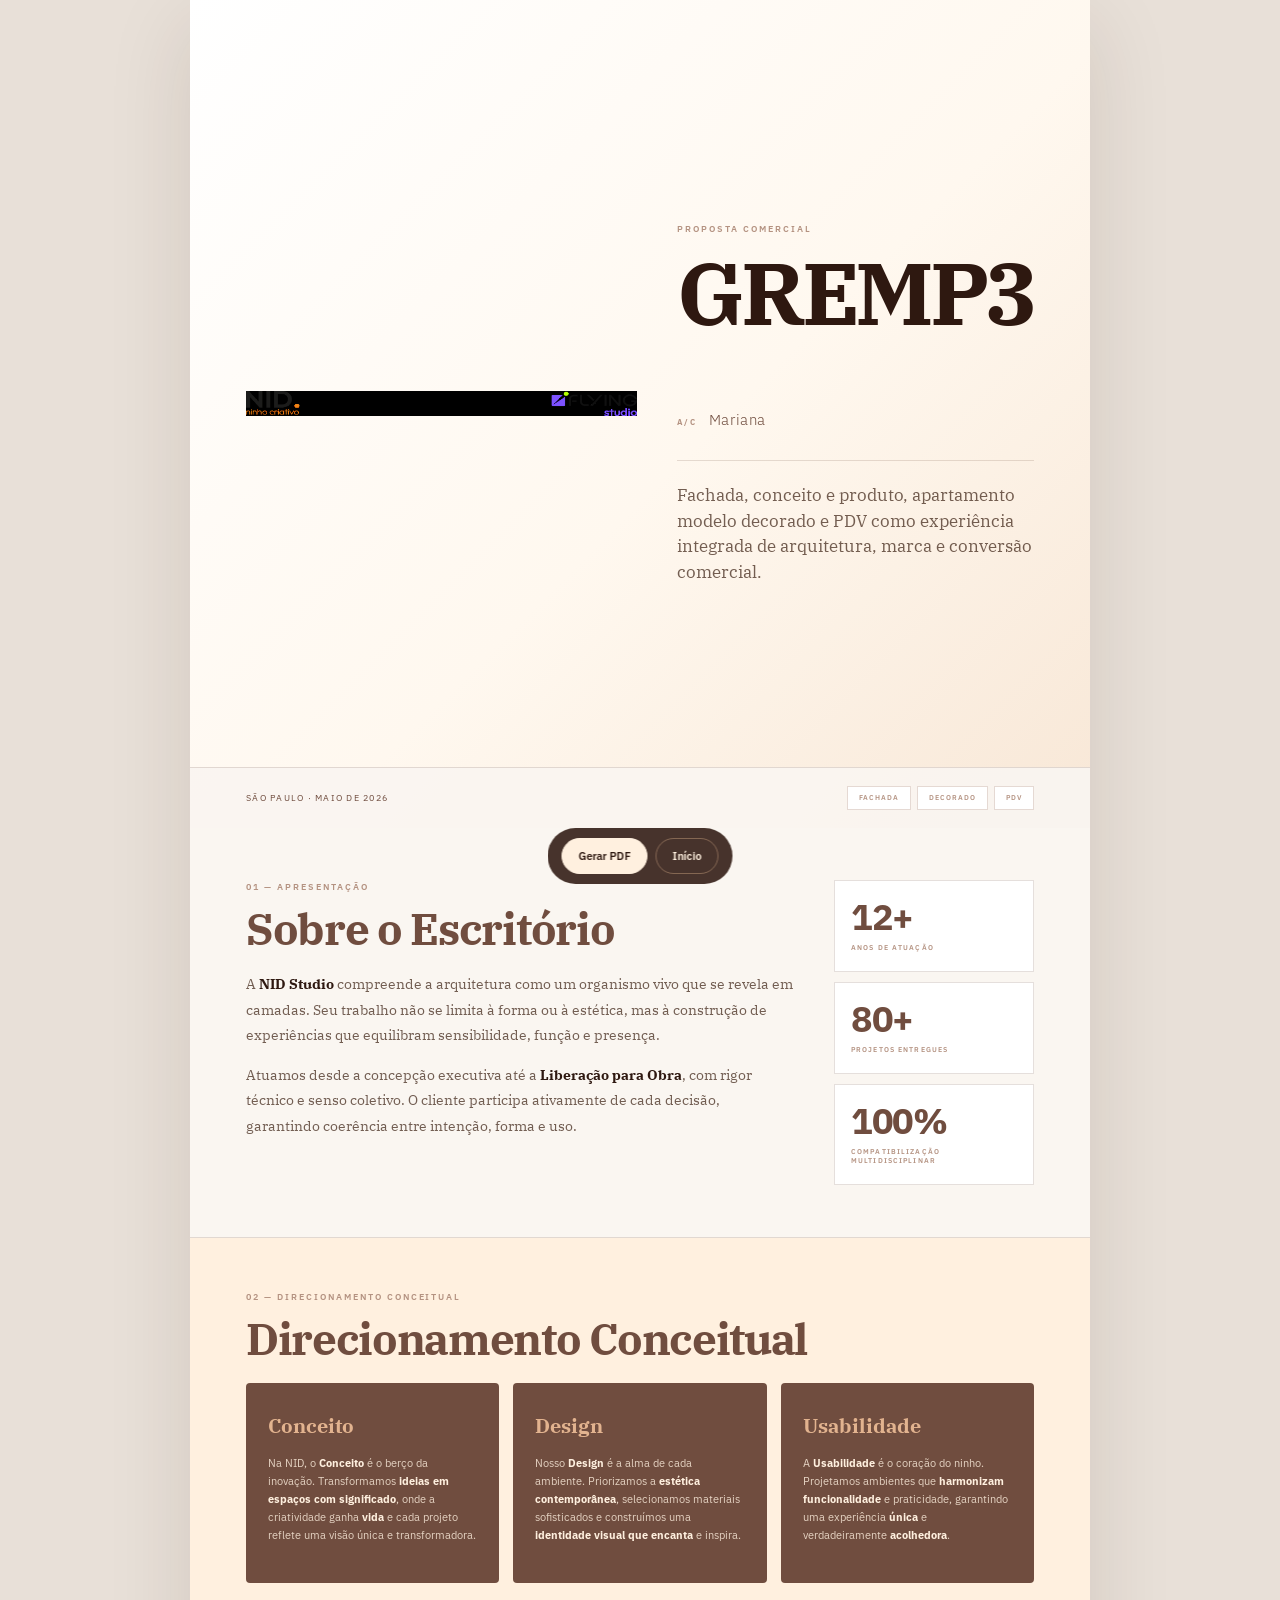
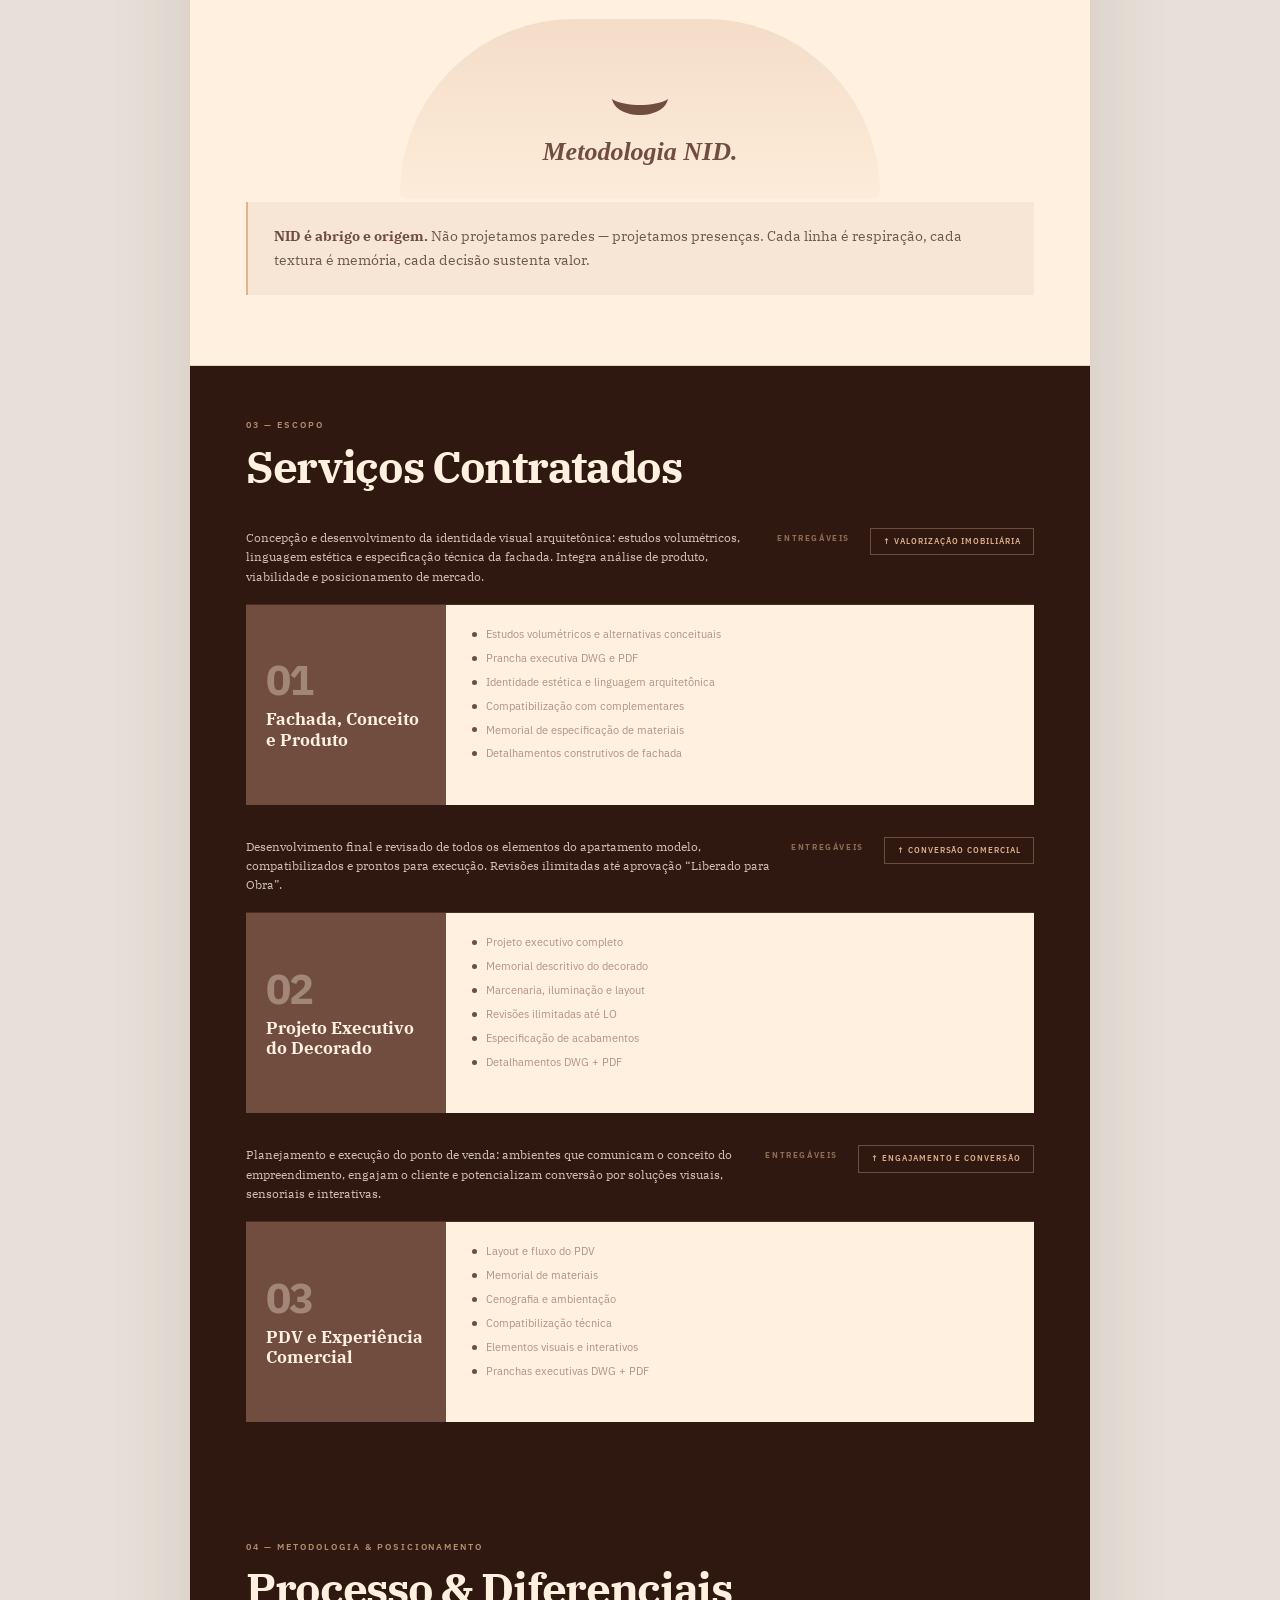
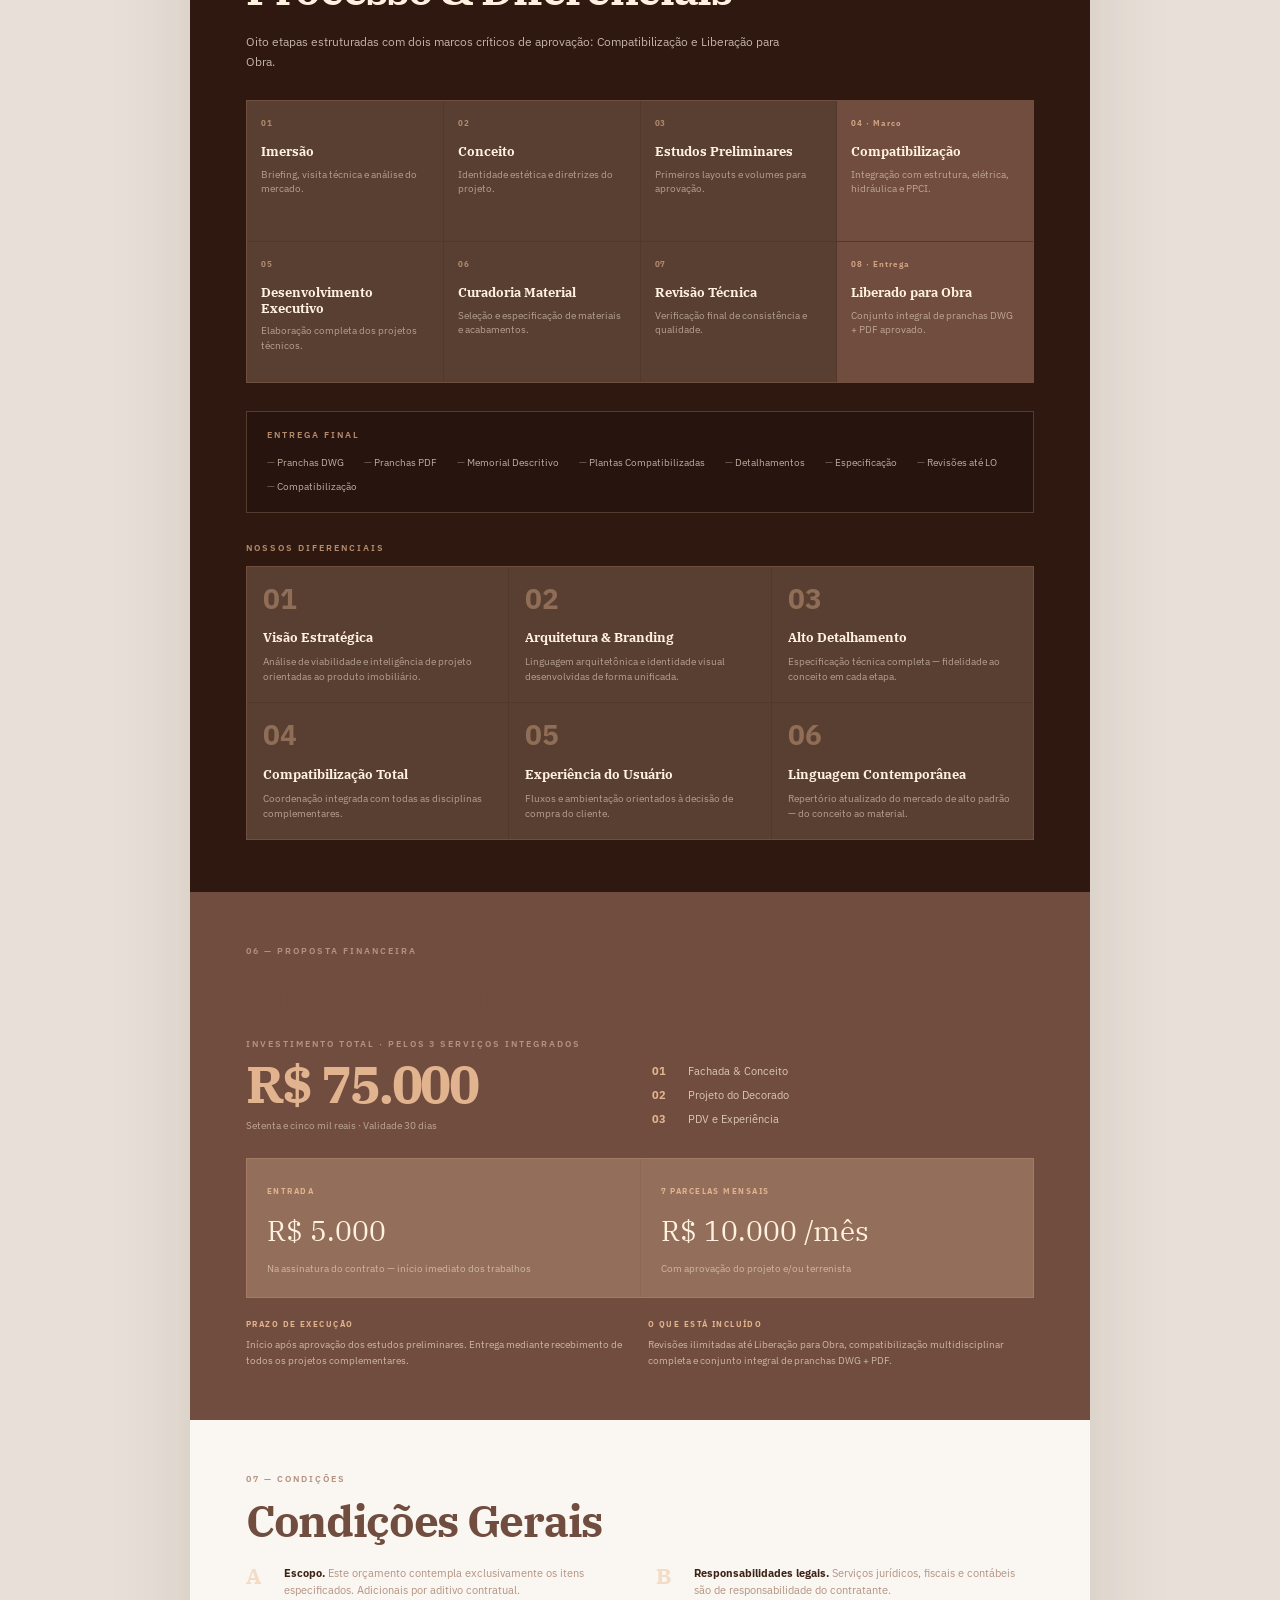
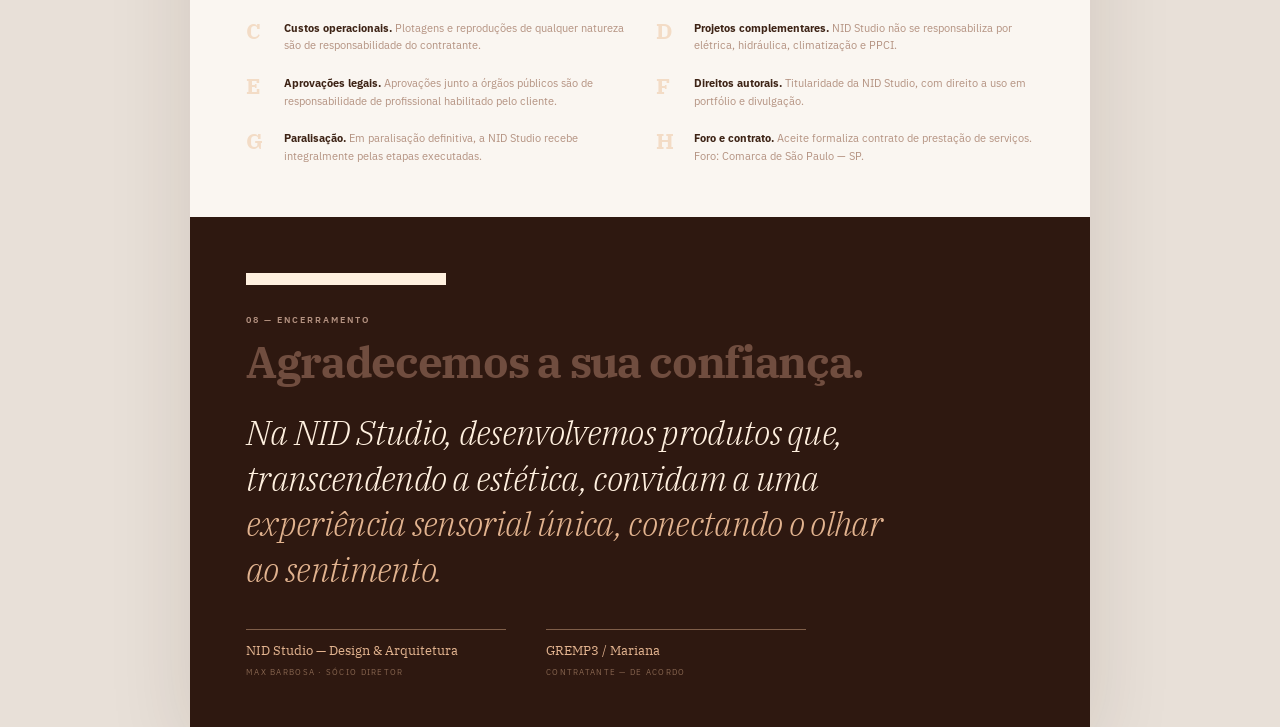
==== commit fe7b1a0f: "Proposta GREMP3 estática fiel ao PDF; remove editor visual Reescreve index.html com layout do PDF de" ====
--- a/index.html
+++ b/index.html
@@ -8,146 +8,255 @@
   <link rel="preconnect" href="https://fonts.googleapis.com">
   <link rel="preconnect" href="https://fonts.gstatic.com" crossorigin>
   <link href="https://fonts.googleapis.com/css2?family=IBM+Plex+Serif:ital,wght@0,300;0,400;0,600;0,700;1,300;1,400&family=IBM+Plex+Sans:wght@300;400;500;600;700&display=swap" rel="stylesheet">
-  <link rel="stylesheet" href="assets/proposta.css">
-  <link rel="stylesheet" href="assets/proposta-layout.css">
-  <style>
-    .btn-print {
-      border: 0;
-      cursor: pointer;
-      font: inherit;
-    }
-  </style>
+  <link rel="stylesheet" href="assets/gremp3-proposta.css">
 </head>
 <body>
-  <nav class="nav" aria-label="Navegação">
-    <a class="on" href="#capa">Capa</a><a href="#sobre">Sobre</a><a href="#filosofia">Filosofia</a><a href="#escopo">Escopo</a><a href="#processo">Processo</a><a href="#diferenciais">Diferenciais</a><a href="#investimento">Investimento</a><a href="#condicoes">Condições</a><a href="#encerramento">Encerramento</a>
-  </nav>
+  <div class="print-bar" aria-label="Ações">
+    <button type="button" class="primary" onclick="window.print()">Gerar PDF</button>
+    <a href="#capa">Início</a>
+  </div>
 
   <main class="doc">
-    <section id="capa" class="sheet cover">
-      <div class="cover-stage">
-        <div class="cover-brand">
-          <span class="logo-slot logo-slot--cover media-slot--logo-cover" data-label="Adicione a logo NID Studio aqui">
-            <img data-logo-base="assets/logo-principal" alt="Logo NID Studio">
-          </span>
+    <section id="capa" class="sheet-cover">
+      <div class="cover-grid">
+        <div class="cover-logo">
+          <img src="assets/logo-principal.png" alt="NID Studio">
         </div>
         <div class="cover-info">
           <span class="label">Proposta Comercial</span>
           <h1>GREMP3</h1>
-          <div class="ac"><em>A/C</em> Mariana</div>
+          <p class="cover-ac"><em>A/C</em> Mariana</p>
           <div class="cover-line"></div>
           <p class="cover-copy">Fachada, conceito e produto, apartamento modelo decorado e PDV como experiência integrada de arquitetura, marca e conversão comercial.</p>
         </div>
       </div>
       <div class="cover-foot">
-        <span class="date">São Paulo · Maio de 2026</span>
-        <div class="tags"><span class="tag">Fachada</span><span class="tag">Decorado</span><span class="tag">PDV</span></div>
-      </div>
-    </section>
-
-    <section id="sobre" class="sheet">
-      <div class="section intro-grid">
+        <span class="cover-date">São Paulo · Maio de 2026</span>
+        <div class="cover-tags">
+          <span class="tag">Fachada</span>
+          <span class="tag">Decorado</span>
+          <span class="tag">PDV</span>
+        </div>
+      </div>
+    </section>
+
+    <section id="sobre" class="sheet-light">
+      <div class="sobre-grid">
         <div>
           <span class="label">01 — Apresentação</span>
           <h2>Sobre o Escritório</h2>
-          <div class="copy">
+          <div class="sobre-copy">
             <p>A <strong>NID Studio</strong> compreende a arquitetura como um organismo vivo que se revela em camadas. Seu trabalho não se limita à forma ou à estética, mas à construção de experiências que equilibram sensibilidade, função e presença.</p>
             <p>Atuamos desde a concepção executiva até a <strong>Liberação para Obra</strong>, com rigor técnico e senso coletivo. O cliente participa ativamente de cada decisão, garantindo coerência entre intenção, forma e uso.</p>
           </div>
         </div>
-      </div>
-
-      <div id="filosofia" class="philosophy section">
-        <span class="label">02 — Filosofia</span>
-        <h2>Direcionamento Conceitual</h2>
-        <div class="moves">
-          <article class="move"><span class="move-n">01</span><h3>Observar</h3><p>Compreender o espaço como organismo vivo, atento ao que se vê e ao que se sente.</p></article>
-          <article class="move"><span class="move-n">02</span><h3>Interpretar</h3><p>Traduzir sensações, necessidades e intenções em diretrizes conceituais claras.</p></article>
-          <article class="move"><span class="move-n">03</span><h3>Construir</h3><p>Materializar o conceito por meio de decisões técnicas, materiais e formais.</p></article>
-          <article class="move"><span class="move-n">04</span><h3>Existir</h3><p>Permitir que o espaço seja habitado, vivido e apropriado em sua função comercial e emocional.</p></article>
-        </div>
-        <div class="manifesto"><strong>NID é abrigo e origem.</strong> Não projetamos paredes — projetamos presenças. Cada linha é respiração, cada textura é memória, cada decisão sustenta valor.</div>
-      </div>
-
-      <div id="escopo" class="section">
-        <span class="label">03 — Escopo</span>
-        <h2>Serviços Contratados</h2>
-        <div class="services">
-          <article class="svc"><div><span class="svc-n">01</span><span class="svc-k">Premium</span><div class="svc-title">Fachada, Conceito e Produto</div></div><div><p>Concepção e desenvolvimento da identidade visual arquitetônica: estudos volumétricos, linguagem estética e especificação técnica da fachada. Integra análise de produto, viabilidade e posicionamento de mercado.</p><div class="deliver-title">Entregáveis</div><ul class="deliver"><li>Estudos volumétricos e alternativas conceituais</li><li>Prancha executiva DWG e PDF</li><li>Identidade estética e linguagem arquitetônica</li><li>Compatibilização com complementares</li><li>Memorial de especificação de materiais</li><li>Detalhamentos construtivos de fachada</li></ul><span class="badge">↑ Valorização imobiliária</span></div></article>
-          <article class="svc"><div><span class="svc-n">02</span><span class="svc-k">Premium</span><div class="svc-title">Projeto Executivo do Decorado</div></div><div><p>Desenvolvimento final e revisado de todos os elementos do apartamento modelo, compatibilizados e prontos para execução. Revisões até aprovação “Liberado para Obra”.</p><div class="deliver-title">Entregáveis</div><ul class="deliver"><li>Projeto executivo completo</li><li>Memorial descritivo do decorado</li><li>Marcenaria, iluminação e layout</li><li>Revisões até LO</li><li>Especificação de acabamentos</li><li>Detalhamentos DWG + PDF</li></ul><span class="badge">↑ Conversão comercial</span></div></article>
-          <article class="svc"><div><span class="svc-n">03</span><span class="svc-k">Premium</span><div class="svc-title">PDV e Experiência Comercial</div></div><div><p>Planejamento e execução do ponto de venda: ambientes que comunicam o conceito do empreendimento, engajam o cliente e potencializam conversão por soluções visuais, sensoriais e interativas.</p><div class="deliver-title">Entregáveis</div><ul class="deliver"><li>Layout e fluxo do PDV</li><li>Memorial de materiais</li><li>Cenografia e ambientação</li><li>Compatibilização técnica</li><li>Elementos visuais e interativos</li><li>Pranchas executivas DWG + PDF</li></ul><span class="badge">↑ Engajamento e conversão</span></div></article>
-        </div>
-      </div>
-    </section>
-
-    <section class="sheet cream">
-      <div id="processo" class="section process-wrap">
-        <div><span class="label">04 — Metodologia & Posicionamento</span><h2>Processo & Diferenciais</h2><p class="process-intro">Oito etapas estruturadas com dois marcos críticos de aprovação: Compatibilização e Liberação para Obra.</p></div>
-        <div class="steps">
-          <article class="step"><span>01</span><strong>Imersão</strong><p>Briefing, visita técnica e análise do mercado.</p></article><article class="step"><span>02</span><strong>Conceito</strong><p>Identidade estética e diretrizes do projeto.</p></article><article class="step"><span>03</span><strong>Estudos Preliminares</strong><p>Primeiros layouts e volumes para aprovação.</p></article><article class="step mark"><span>04 · Marco</span><strong>Compatibilização</strong><p>Integração com estrutura, elétrica, hidráulica e PPCI.</p></article><article class="step"><span>05</span><strong>Desenvolvimento Executivo</strong><p>Elaboração completa dos projetos técnicos.</p></article><article class="step"><span>06</span><strong>Curadoria Material</strong><p>Seleção e especificação de materiais e acabamentos.</p></article><article class="step"><span>07</span><strong>Revisão Técnica</strong><p>Verificação final de consistência e qualidade.</p></article><article class="step mark"><span>08 · Entrega</span><strong>Liberado para Obra</strong><p>Conjunto integral de pranchas DWG + PDF aprovado.</p></article>
-        </div>
-        <div class="delivery"><span class="label">Entrega Final</span><div class="delivery-items"><span>Pranchas DWG</span><span>Pranchas PDF</span><span>Memorial Descritivo</span><span>Plantas Compatibilizadas</span><span>Detalhamentos</span><span>Especificação</span><span>Revisões até LO</span><span>Compatibilização</span></div></div>
-        <div id="diferenciais" class="diff-grid">
-          <article class="diff"><span>01</span><strong>Visão Estratégica</strong><p>Análise de viabilidade e inteligência de projeto orientadas ao produto imobiliário.</p></article><article class="diff"><span>02</span><strong>Arquitetura & Branding</strong><p>Linguagem arquitetônica e identidade visual desenvolvidas de forma unificada.</p></article><article class="diff"><span>03</span><strong>Alto Detalhamento</strong><p>Especificação técnica completa — fidelidade ao conceito em cada etapa.</p></article><article class="diff"><span>04</span><strong>Compatibilização Total</strong><p>Coordenação integrada com todas as disciplinas complementares.</p></article><article class="diff"><span>05</span><strong>Experiência do Usuário</strong><p>Fluxos e ambientação orientados à decisão de compra do cliente.</p></article><article class="diff"><span>06</span><strong>Linguagem Contemporânea</strong><p>Repertório atualizado do mercado de alto padrão — do conceito ao material.</p></article>
-        </div>
-      </div>
-
-      <div id="investimento" class="finance section">
-        <span class="label">06 — Proposta Financeira</span><h2>Investimento</h2>
-        <div class="finance-head"><div><div class="total-label">Investimento total · 3 serviços integrados</div><div class="total">R$ 75.000</div><p class="total-note">Setenta e cinco mil reais · Validade 30 dias</p></div><div class="scope-list"><div><span>01</span>Fachada & Conceito</div><div><span>02</span>Projeto do Decorado</div><div><span>03</span>PDV e Experiência</div></div></div>
-        <div class="pay-grid"><div class="pay"><small>Entrada</small><strong>R$ 5.000</strong><p>Na assinatura do contrato — início imediato dos trabalhos</p></div><div class="pay"><small>7 Parcelas mensais</small><strong>R$ 10.000 /mês</strong><p>Com aprovação do projeto e/ou terrenista</p></div></div>
-        <div class="info-grid"><div class="info"><strong>Prazo de execução</strong><p>Início após aprovação dos estudos preliminares. Entrega mediante recebimento de todos os projetos complementares.</p></div><div class="info"><strong>O que está incluído</strong><p>Revisões até Liberação para Obra, compatibilização multidisciplinar completa e conjunto integral de pranchas DWG + PDF.</p></div></div>
-      </div>
-
-      <div id="condicoes" class="section">
-        <span class="label">07 — Condições</span><h2>Condições Gerais</h2>
-        <div class="conditions">
-          <article class="cond"><span class="cond-letter">A</span><p><strong>Escopo.</strong> Este orçamento contempla exclusivamente os itens especificados. Adicionais por aditivo contratual.</p></article><article class="cond"><span class="cond-letter">B</span><p><strong>Responsabilidades legais.</strong> Serviços jurídicos, fiscais e contábeis são de responsabilidade do contratante.</p></article><article class="cond"><span class="cond-letter">C</span><p><strong>Custos operacionais.</strong> Plotagens e reproduções de qualquer natureza são de responsabilidade do contratante.</p></article><article class="cond"><span class="cond-letter">D</span><p><strong>Projetos complementares.</strong> NID Studio não se responsabiliza por elétrica, hidráulica, climatização e PPCI.</p></article><article class="cond"><span class="cond-letter">E</span><p><strong>Aprovações legais.</strong> Aprovações junto a órgãos públicos são de responsabilidade de profissional habilitado pelo cliente.</p></article><article class="cond"><span class="cond-letter">F</span><p><strong>Direitos autorais.</strong> Titularidade da NID Studio, com direito a uso em portfólio e divulgação.</p></article><article class="cond"><span class="cond-letter">G</span><p><strong>Paralisação.</strong> Em paralisação definitiva, a NID Studio recebe integralmente pelas etapas executadas.</p></article><article class="cond"><span class="cond-letter">H</span><p><strong>Foro e contrato.</strong> Aceite formaliza contrato de prestação de serviços. Foro: Comarca de São Paulo — SP.</p></article>
-        </div>
-      </div>
-    </section>
-
-    <section id="encerramento" class="sheet closing">
-      <div>
-        <div class="logo-slot logo-slot--closing" data-label="Logo NID (versão clara)">
-          <img data-logo-base="assets/logo-clara" alt="Logo NID Studio">
-        </div>
-        <span class="label">08 — Encerramento</span>
-        <h2>Obrigado pela confiança.</h2>
-        <p class="closing-phrase">Mais do que projetar espaços, desenvolvemos experiências que agregam <em>valor, identidade e permanência.</em></p>
-        <div class="signatures">
-          <div><div class="sig-line"></div><div class="sig-name">NID Studio — Arquitetura & Design</div><div class="sig-role">Max Barbosa · Sócio Diretor</div></div>
-          <div><div class="sig-line"></div><div class="sig-name">GREMP3 / Mariana</div><div class="sig-role">Contratante — De acordo</div></div>
-        </div>
-        <div class="actions">
-          <button type="button" class="btn btn-print" onclick="window.print()">Gerar PDF (página contínua)</button>
-          <a class="btn" href="#capa">Voltar ao início</a>
+        <div class="metrics">
+          <div class="metric"><strong>12+</strong><span>Anos de atuação</span></div>
+          <div class="metric"><strong>80+</strong><span>Projetos entregues</span></div>
+          <div class="metric"><strong>100%</strong><span>Compatibilização multidisciplinar</span></div>
+        </div>
+      </div>
+    </section>
+
+    <section id="filosofia" class="sheet-filosofia">
+      <span class="label">02 — Direcionamento Conceitual</span>
+      <h2>Direcionamento Conceitual</h2>
+      <div class="pilares">
+        <article class="pilar">
+          <h3>Conceito</h3>
+          <p>Na NID, o <strong>Conceito</strong> é o berço da inovação. Transformamos <strong>ideias em espaços com significado</strong>, onde a criatividade ganha <strong>vida</strong> e cada projeto reflete uma visão única e transformadora.</p>
+        </article>
+        <article class="pilar">
+          <h3>Design</h3>
+          <p>Nosso <strong>Design</strong> é a alma de cada ambiente. Priorizamos a <strong>estética contemporânea</strong>, selecionamos materiais sofisticados e construímos uma <strong>identidade visual que encanta</strong> e inspira.</p>
+        </article>
+        <article class="pilar">
+          <h3>Usabilidade</h3>
+          <p>A <strong>Usabilidade</strong> é o coração do ninho. Projetamos ambientes que <strong>harmonizam funcionalidade</strong> e praticidade, garantindo uma experiência <strong>única</strong> e verdadeiramente <strong>acolhedora</strong>.</p>
+        </article>
+      </div>
+      <div class="filosofia-arc" aria-hidden="true">
+        <div class="filosofia-arc__shape"></div>
+        <svg class="filosofia-arc__fan" viewBox="0 0 72 42" xmlns="http://www.w3.org/2000/svg">
+          <path fill="currentColor" d="M36 40c-14 0-26-6-28-16 6 4 18 6 28 6s22-2 28-6c-2 10-14 16-28 16z"/>
+        </svg>
+        <p class="filosofia-arc__title">Metodologia NID.</p>
+      </div>
+      <p class="manifesto"><strong>NID é abrigo e origem.</strong> Não projetamos paredes — projetamos presenças. Cada linha é respiração, cada textura é memória, cada decisão sustenta valor.</p>
+    </section>
+
+    <section id="escopo" class="sheet-escopo theme-dark">
+      <span class="label">03 — Escopo</span>
+      <h2>Serviços Contratados</h2>
+
+      <div class="escopo-intro-row">
+        <p>Concepção e desenvolvimento da identidade visual arquitetônica: estudos volumétricos, linguagem estética e especificação técnica da fachada. Integra análise de produto, viabilidade e posicionamento de mercado.</p>
+        <span class="escopo-intro-label">Entregáveis</span>
+        <span class="escopo-badge">↑ Valorização imobiliária</span>
+      </div>
+      <article class="escopo-card">
+        <div class="escopo-card__side">
+          <span class="escopo-card__num">01</span>
+          <div class="escopo-card__title">Fachada, Conceito e Produto</div>
+        </div>
+        <div class="escopo-card__body">
+          <ul>
+            <li>Estudos volumétricos e alternativas conceituais</li>
+            <li>Prancha executiva DWG e PDF</li>
+            <li>Identidade estética e linguagem arquitetônica</li>
+            <li>Compatibilização com complementares</li>
+            <li>Memorial de especificação de materiais</li>
+            <li>Detalhamentos construtivos de fachada</li>
+          </ul>
+        </div>
+      </article>
+
+      <div class="escopo-intro-row">
+        <p>Desenvolvimento final e revisado de todos os elementos do apartamento modelo, compatibilizados e prontos para execução. Revisões ilimitadas até aprovação “Liberado para Obra”.</p>
+        <span class="escopo-intro-label">Entregáveis</span>
+        <span class="escopo-badge">↑ Conversão comercial</span>
+      </div>
+      <article class="escopo-card">
+        <div class="escopo-card__side">
+          <span class="escopo-card__num">02</span>
+          <div class="escopo-card__title">Projeto Executivo do Decorado</div>
+        </div>
+        <div class="escopo-card__body">
+          <ul>
+            <li>Projeto executivo completo</li>
+            <li>Memorial descritivo do decorado</li>
+            <li>Marcenaria, iluminação e layout</li>
+            <li>Revisões ilimitadas até LO</li>
+            <li>Especificação de acabamentos</li>
+            <li>Detalhamentos DWG + PDF</li>
+          </ul>
+        </div>
+      </article>
+
+      <div class="escopo-intro-row">
+        <p>Planejamento e execução do ponto de venda: ambientes que comunicam o conceito do empreendimento, engajam o cliente e potencializam conversão por soluções visuais, sensoriais e interativas.</p>
+        <span class="escopo-intro-label">Entregáveis</span>
+        <span class="escopo-badge">↑ Engajamento e conversão</span>
+      </div>
+      <article class="escopo-card">
+        <div class="escopo-card__side">
+          <span class="escopo-card__num">03</span>
+          <div class="escopo-card__title">PDV e Experiência Comercial</div>
+        </div>
+        <div class="escopo-card__body">
+          <ul>
+            <li>Layout e fluxo do PDV</li>
+            <li>Memorial de materiais</li>
+            <li>Cenografia e ambientação</li>
+            <li>Compatibilização técnica</li>
+            <li>Elementos visuais e interativos</li>
+            <li>Pranchas executivas DWG + PDF</li>
+          </ul>
+        </div>
+      </article>
+    </section>
+
+    <section id="processo" class="sheet-processo theme-dark">
+      <span class="label">04 — Metodologia &amp; Posicionamento</span>
+      <h2>Processo &amp; Diferenciais</h2>
+      <p class="process-intro">Oito etapas estruturadas com dois marcos críticos de aprovação: Compatibilização e Liberação para Obra.</p>
+
+      <div class="steps">
+        <article class="step"><span class="step-num">01</span><strong>Imersão</strong><p>Briefing, visita técnica e análise do mercado.</p></article>
+        <article class="step"><span class="step-num">02</span><strong>Conceito</strong><p>Identidade estética e diretrizes do projeto.</p></article>
+        <article class="step"><span class="step-num">03</span><strong>Estudos Preliminares</strong><p>Primeiros layouts e volumes para aprovação.</p></article>
+        <article class="step mark"><span class="step-num">04 · Marco</span><strong>Compatibilização</strong><p>Integração com estrutura, elétrica, hidráulica e PPCI.</p></article>
+        <article class="step"><span class="step-num">05</span><strong>Desenvolvimento Executivo</strong><p>Elaboração completa dos projetos técnicos.</p></article>
+        <article class="step"><span class="step-num">06</span><strong>Curadoria Material</strong><p>Seleção e especificação de materiais e acabamentos.</p></article>
+        <article class="step"><span class="step-num">07</span><strong>Revisão Técnica</strong><p>Verificação final de consistência e qualidade.</p></article>
+        <article class="step mark"><span class="step-num">08 · Entrega</span><strong>Liberado para Obra</strong><p>Conjunto integral de pranchas DWG + PDF aprovado.</p></article>
+      </div>
+
+      <div class="entrega-bar">
+        <span class="label">Entrega Final</span>
+        <div class="entrega-items">
+          <span>Pranchas DWG</span>
+          <span>Pranchas PDF</span>
+          <span>Memorial Descritivo</span>
+          <span>Plantas Compatibilizadas</span>
+          <span>Detalhamentos</span>
+          <span>Especificação</span>
+          <span>Revisões até LO</span>
+          <span>Compatibilização</span>
+        </div>
+      </div>
+
+      <span class="label" style="margin-top:8px">Nossos diferenciais</span>
+      <div id="diferenciais" class="diff-grid">
+        <article class="diff"><span class="diff-num">01</span><strong>Visão Estratégica</strong><p>Análise de viabilidade e inteligência de projeto orientadas ao produto imobiliário.</p></article>
+        <article class="diff"><span class="diff-num">02</span><strong>Arquitetura &amp; Branding</strong><p>Linguagem arquitetônica e identidade visual desenvolvidas de forma unificada.</p></article>
+        <article class="diff"><span class="diff-num">03</span><strong>Alto Detalhamento</strong><p>Especificação técnica completa — fidelidade ao conceito em cada etapa.</p></article>
+        <article class="diff"><span class="diff-num">04</span><strong>Compatibilização Total</strong><p>Coordenação integrada com todas as disciplinas complementares.</p></article>
+        <article class="diff"><span class="diff-num">05</span><strong>Experiência do Usuário</strong><p>Fluxos e ambientação orientados à decisão de compra do cliente.</p></article>
+        <article class="diff"><span class="diff-num">06</span><strong>Linguagem Contemporânea</strong><p>Repertório atualizado do mercado de alto padrão — do conceito ao material.</p></article>
+      </div>
+    </section>
+
+    <section id="investimento" class="sheet-invest">
+      <span class="label">06 — Proposta Financeira</span>
+      <h2>Investimento</h2>
+      <div class="invest-top">
+        <div>
+          <div class="label" style="margin-bottom:6px">Investimento total · Pelos 3 serviços integrados</div>
+          <div class="invest-total">R$ 75.000</div>
+          <p class="invest-note">Setenta e cinco mil reais · Validade 30 dias</p>
+        </div>
+        <div class="scope-list">
+          <div><span>01</span> Fachada &amp; Conceito</div>
+          <div><span>02</span> Projeto do Decorado</div>
+          <div><span>03</span> PDV e Experiência</div>
+        </div>
+      </div>
+      <div class="pay-grid">
+        <div class="pay"><small>Entrada</small><strong>R$ 5.000</strong><p>Na assinatura do contrato — início imediato dos trabalhos</p></div>
+        <div class="pay"><small>7 Parcelas mensais</small><strong>R$ 10.000 /mês</strong><p>Com aprovação do projeto e/ou terrenista</p></div>
+      </div>
+      <div class="info-grid">
+        <div class="info"><strong>Prazo de execução</strong><p>Início após aprovação dos estudos preliminares. Entrega mediante recebimento de todos os projetos complementares.</p></div>
+        <div class="info"><strong>O que está incluído</strong><p>Revisões ilimitadas até Liberação para Obra, compatibilização multidisciplinar completa e conjunto integral de pranchas DWG + PDF.</p></div>
+      </div>
+    </section>
+
+    <section id="condicoes" class="sheet-cond">
+      <span class="label">07 — Condições</span>
+      <h2>Condições Gerais</h2>
+      <div class="conditions">
+        <article class="cond"><span class="cond-letter">A</span><p><strong>Escopo.</strong> Este orçamento contempla exclusivamente os itens especificados. Adicionais por aditivo contratual.</p></article>
+        <article class="cond"><span class="cond-letter">B</span><p><strong>Responsabilidades legais.</strong> Serviços jurídicos, fiscais e contábeis são de responsabilidade do contratante.</p></article>
+        <article class="cond"><span class="cond-letter">C</span><p><strong>Custos operacionais.</strong> Plotagens e reproduções de qualquer natureza são de responsabilidade do contratante.</p></article>
+        <article class="cond"><span class="cond-letter">D</span><p><strong>Projetos complementares.</strong> NID Studio não se responsabiliza por elétrica, hidráulica, climatização e PPCI.</p></article>
+        <article class="cond"><span class="cond-letter">E</span><p><strong>Aprovações legais.</strong> Aprovações junto a órgãos públicos são de responsabilidade de profissional habilitado pelo cliente.</p></article>
+        <article class="cond"><span class="cond-letter">F</span><p><strong>Direitos autorais.</strong> Titularidade da NID Studio, com direito a uso em portfólio e divulgação.</p></article>
+        <article class="cond"><span class="cond-letter">G</span><p><strong>Paralisação.</strong> Em paralisação definitiva, a NID Studio recebe integralmente pelas etapas executadas.</p></article>
+        <article class="cond"><span class="cond-letter">H</span><p><strong>Foro e contrato.</strong> Aceite formaliza contrato de prestação de serviços. Foro: Comarca de São Paulo — SP.</p></article>
+      </div>
+    </section>
+
+    <section id="encerramento" class="sheet-close">
+      <div class="close-logo">
+        <img src="assets/logo-clara.png" alt="NID Studio">
+      </div>
+      <span class="label">08 — Encerramento</span>
+      <h2>Agradecemos a sua confiança.</h2>
+      <p class="close-phrase">Na NID Studio, desenvolvemos produtos que, transcendendo a estética, convidam a uma <em>experiência sensorial única, conectando o olhar ao sentimento.</em></p>
+      <div class="signatures">
+        <div>
+          <div class="sig-line"></div>
+          <div class="sig-name">NID Studio — Design &amp; Arquitetura</div>
+          <div class="sig-role">Max Barbosa · Sócio Diretor</div>
+        </div>
+        <div>
+          <div class="sig-line"></div>
+          <div class="sig-name">GREMP3 / Mariana</div>
+          <div class="sig-role">Contratante — De acordo</div>
         </div>
       </div>
     </section>
   </main>
-  <script>
-
-    const optionalLogoExtensions = ['png', 'jpg', 'jpeg', 'webp', 'svg'];
-    document.querySelectorAll('img[data-logo-base]').forEach(img => {
-      const base = img.dataset.logoBase;
-      let index = 0;
-      const slot = img.parentElement;
-      const tryNext = () => {
-        if (index >= optionalLogoExtensions.length) {
-          img.remove();
-          return;
-        }
-        img.src = `${base}.${optionalLogoExtensions[index++]}`;
-      };
-      img.addEventListener('load', () => slot && slot.classList.remove('is-empty'));
-      img.addEventListener('error', tryNext);
-      tryNext();
-    });
-    const sections = document.querySelectorAll('section[id], div[id]');
-    const dots = document.querySelectorAll('.nav a');
-    const io = new IntersectionObserver(entries => { entries.forEach(entry => { if(entry.isIntersecting){ dots.forEach(d=>d.classList.remove('on')); const active=document.querySelector(`.nav a[href="#${entry.target.id}"]`); if(active) active.classList.add('on'); } }); }, { threshold: .35 });
-    sections.forEach(section => io.observe(section));
-  </script>
 </body>
 </html>
--- a/assets/gremp3-proposta.css
+++ b/assets/gremp3-proposta.css
@@ -0,0 +1,713 @@
+/* NID Studio — Proposta GREMP3 (layout alinhado ao PDF de referência) */
+:root {
+  --brown: #704d3f;
+  --brown-dark: #3d2315;
+  --brown-deep: #2e1810;
+  --copper: #e2b38f;
+  --taupe: #b49281;
+  --sand: #f3dcc6;
+  --cream: #fff0df;
+  --off: #faf6f1;
+  --ink: #3d2315;
+  --ink-soft: rgba(61, 35, 21, 0.72);
+  --line: rgba(112, 77, 63, 0.18);
+}
+
+* { box-sizing: border-box; }
+html { scroll-behavior: smooth; background: #e8e0d8; }
+body {
+  margin: 0;
+  font-family: "IBM Plex Serif", Georgia, serif;
+  font-size: 13px;
+  line-height: 1.65;
+  color: var(--ink);
+  -webkit-font-smoothing: antialiased;
+}
+
+.doc {
+  width: min(100%, 900px);
+  margin: 0 auto;
+  background: var(--off);
+  box-shadow: 0 24px 80px rgba(46, 24, 16, 0.12);
+}
+
+.label {
+  display: block;
+  margin: 0 0 10px;
+  font-family: "IBM Plex Sans", Arial, sans-serif;
+  font-size: 9px;
+  font-weight: 600;
+  letter-spacing: 0.22em;
+  text-transform: uppercase;
+  color: var(--taupe);
+}
+.theme-dark .label { color: rgba(226, 179, 143, 0.75); }
+
+h1, h2, h3, p { margin-top: 0; }
+h1 {
+  font-size: clamp(56px, 12vw, 88px);
+  font-weight: 700;
+  letter-spacing: -0.05em;
+  line-height: 0.95;
+  color: var(--brown-deep);
+}
+h2 {
+  font-size: clamp(32px, 5vw, 44px);
+  font-weight: 700;
+  letter-spacing: -0.03em;
+  line-height: 1.08;
+  color: var(--brown);
+  margin-bottom: 20px;
+}
+.theme-dark h2 { color: var(--cream); }
+
+/* —— Capa —— */
+.sheet-cover {
+  min-height: 92vh;
+  display: flex;
+  flex-direction: column;
+  justify-content: space-between;
+  padding: 48px 56px 0;
+  background: linear-gradient(135deg, #fff 0%, #fff8ef 55%, #f3dcc6 130%);
+}
+.cover-grid {
+  display: grid;
+  grid-template-columns: 1.1fr 1fr;
+  gap: 40px;
+  align-items: center;
+  flex: 1;
+  padding: 24px 0 32px;
+}
+.cover-logo img {
+  display: block;
+  width: 100%;
+  max-width: 420px;
+  max-height: 200px;
+  object-fit: contain;
+  object-position: left center;
+}
+.cover-info .label { margin-bottom: 14px; }
+.cover-ac {
+  margin: 8px 0 0;
+  font-family: "IBM Plex Sans", Arial, sans-serif;
+  font-size: 15px;
+  font-weight: 300;
+  letter-spacing: 0.04em;
+  color: var(--brown);
+}
+.cover-ac em {
+  margin-right: 8px;
+  font-size: 8px;
+  font-style: normal;
+  font-weight: 700;
+  letter-spacing: 0.2em;
+  text-transform: uppercase;
+  color: var(--taupe);
+}
+.cover-line {
+  height: 1px;
+  margin: 28px 0 22px;
+  background: var(--line);
+}
+.cover-copy {
+  max-width: 100%;
+  margin: 0;
+  font-size: 17px;
+  line-height: 1.5;
+  color: var(--ink-soft);
+}
+.cover-foot {
+  display: flex;
+  justify-content: space-between;
+  align-items: center;
+  margin: 0 -56px;
+  padding: 18px 56px;
+  border-top: 1px solid var(--line);
+  background: rgba(250, 246, 241, 0.92);
+}
+.cover-date {
+  font-family: "IBM Plex Sans", Arial, sans-serif;
+  font-size: 9px;
+  letter-spacing: 0.14em;
+  text-transform: uppercase;
+  color: var(--brown);
+}
+.cover-tags { display: flex; gap: 6px; flex-wrap: wrap; }
+.tag {
+  padding: 5px 11px;
+  border: 1px solid rgba(180, 146, 129, 0.35);
+  background: #fff;
+  font-family: "IBM Plex Sans", Arial, sans-serif;
+  font-size: 7px;
+  font-weight: 600;
+  letter-spacing: 0.14em;
+  text-transform: uppercase;
+  color: var(--taupe);
+}
+
+/* —— Sobre —— */
+.sheet-light {
+  padding: 52px 56px;
+  background: var(--off);
+  border-bottom: 1px solid var(--line);
+}
+.sobre-grid {
+  display: grid;
+  grid-template-columns: 1fr 200px;
+  gap: 40px;
+  align-items: start;
+}
+.sobre-copy p {
+  margin: 0 0 14px;
+  font-size: 14px;
+  line-height: 1.82;
+  color: var(--ink-soft);
+}
+.sobre-copy strong { color: var(--brown-deep); font-weight: 700; }
+.metrics {
+  display: flex;
+  flex-direction: column;
+  gap: 10px;
+}
+.metric {
+  padding: 18px 16px;
+  border: 1px solid var(--line);
+  background: #fff;
+  text-align: left;
+}
+.metric strong {
+  display: block;
+  font-family: "IBM Plex Sans", Arial, sans-serif;
+  font-size: 36px;
+  font-weight: 700;
+  line-height: 1;
+  letter-spacing: -0.04em;
+  color: var(--brown);
+}
+.metric span {
+  display: block;
+  margin-top: 8px;
+  font-family: "IBM Plex Sans", Arial, sans-serif;
+  font-size: 7px;
+  font-weight: 600;
+  letter-spacing: 0.16em;
+  text-transform: uppercase;
+  color: var(--taupe);
+  line-height: 1.4;
+}
+
+/* —— Filosofia —— */
+.sheet-filosofia {
+  padding: 52px 56px 56px;
+  background: var(--cream);
+  border-bottom: 1px solid var(--line);
+}
+.pilares {
+  display: grid;
+  grid-template-columns: repeat(3, 1fr);
+  gap: 14px;
+  margin-bottom: 36px;
+}
+.pilar {
+  padding: 26px 22px;
+  min-height: 200px;
+  border-radius: 4px;
+  background: var(--brown);
+  color: var(--cream);
+}
+.pilar h3 {
+  margin: 0 0 12px;
+  color: var(--copper);
+  font-size: 20px;
+}
+.pilar p {
+  margin: 0;
+  font-family: "IBM Plex Sans", Arial, sans-serif;
+  font-size: 11px;
+  line-height: 1.65;
+  color: rgba(255, 240, 223, 0.82);
+}
+.pilar strong { color: var(--cream); }
+
+.filosofia-arc {
+  position: relative;
+  max-width: 520px;
+  margin: 0 auto 28px;
+  padding-top: 56px;
+  text-align: center;
+}
+.filosofia-arc__shape {
+  position: absolute;
+  left: 50%;
+  top: 0;
+  width: 100%;
+  max-width: 480px;
+  height: 180px;
+  transform: translateX(-50%);
+  border-radius: 240px 240px 8px 8px;
+  background: linear-gradient(180deg, rgba(243, 220, 198, 0.95), rgba(243, 220, 198, 0.2));
+}
+.filosofia-arc__fan {
+  position: relative;
+  z-index: 1;
+  width: 72px;
+  height: 42px;
+  margin: 0 auto 8px;
+  color: var(--brown);
+}
+.filosofia-arc__title {
+  position: relative;
+  z-index: 1;
+  margin: 0;
+  font-size: 26px;
+  font-style: italic;
+  font-weight: 600;
+  color: var(--brown);
+}
+.manifesto {
+  margin-top: 28px;
+  padding: 22px 26px;
+  border-left: 2px solid var(--copper);
+  background: rgba(112, 77, 63, 0.06);
+  font-size: 14px;
+  line-height: 1.75;
+  color: var(--ink-soft);
+}
+.manifesto strong { color: var(--brown); }
+
+/* —— Escopo (fundo escuro) —— */
+.sheet-escopo {
+  padding: 52px 56px;
+  background: var(--brown-deep);
+  color: var(--cream);
+}
+.sheet-escopo h2,
+.sheet-processo h2 {
+  color: var(--cream);
+}
+.escopo-intro-row {
+  display: grid;
+  grid-template-columns: 1fr auto auto;
+  gap: 20px;
+  align-items: start;
+  padding: 18px 0;
+  border-bottom: 1px solid rgba(226, 179, 143, 0.15);
+}
+.escopo-intro-row p {
+  margin: 0;
+  font-size: 12px;
+  line-height: 1.6;
+  color: rgba(255, 240, 223, 0.78);
+}
+.escopo-intro-label {
+  font-family: "IBM Plex Sans", Arial, sans-serif;
+  font-size: 8px;
+  font-weight: 700;
+  letter-spacing: 0.2em;
+  text-transform: uppercase;
+  color: rgba(226, 179, 143, 0.55);
+  padding-top: 4px;
+}
+.escopo-badge {
+  display: inline-block;
+  padding: 6px 12px;
+  border: 1px solid rgba(226, 179, 143, 0.35);
+  font-family: "IBM Plex Sans", Arial, sans-serif;
+  font-size: 8px;
+  font-weight: 600;
+  letter-spacing: 0.12em;
+  text-transform: uppercase;
+  color: var(--copper);
+  white-space: nowrap;
+}
+
+.escopo-cards {
+  display: flex;
+  flex-direction: column;
+  gap: 14px;
+  margin-top: 28px;
+}
+.escopo-card {
+  display: grid;
+  grid-template-columns: 200px 1fr;
+  min-height: 200px;
+  overflow: hidden;
+  margin-bottom: 14px;
+}
+.escopo-intro-row + .escopo-card { margin-top: 0; }
+.escopo-card__side {
+  display: flex;
+  flex-direction: column;
+  justify-content: center;
+  padding: 24px 20px;
+  background: var(--brown);
+}
+.escopo-card__num {
+  font-family: "IBM Plex Sans", Arial, sans-serif;
+  font-size: 42px;
+  font-weight: 700;
+  line-height: 1;
+  letter-spacing: -0.05em;
+  color: rgba(255, 240, 223, 0.35);
+}
+.escopo-card__title {
+  margin-top: 8px;
+  font-size: 17px;
+  font-weight: 700;
+  line-height: 1.2;
+  color: var(--cream);
+}
+.escopo-card__body {
+  padding: 22px 26px;
+  background: var(--cream);
+  color: var(--ink);
+}
+.escopo-card__body ul {
+  margin: 0;
+  padding: 0;
+  list-style: none;
+}
+.escopo-card__body li {
+  position: relative;
+  padding-left: 14px;
+  margin-bottom: 8px;
+  font-family: "IBM Plex Sans", Arial, sans-serif;
+  font-size: 11px;
+  line-height: 1.45;
+  color: var(--taupe);
+}
+.escopo-card__body li::before {
+  content: "";
+  position: absolute;
+  left: 0;
+  top: 0.45em;
+  width: 5px;
+  height: 5px;
+  border-radius: 50%;
+  background: var(--brown);
+}
+
+/* —— Processo (fundo escuro) —— */
+.sheet-processo {
+  padding: 52px 56px;
+  background: var(--brown-deep);
+  color: var(--cream);
+}
+.process-intro {
+  max-width: 560px;
+  margin: 0 0 28px;
+  font-family: "IBM Plex Sans", Arial, sans-serif;
+  font-size: 12px;
+  line-height: 1.65;
+  color: rgba(255, 240, 223, 0.72);
+}
+.steps {
+  display: grid;
+  grid-template-columns: repeat(4, 1fr);
+  gap: 1px;
+  background: rgba(226, 179, 143, 0.2);
+  border: 1px solid rgba(226, 179, 143, 0.2);
+}
+.step {
+  padding: 16px 14px 18px;
+  min-height: 140px;
+  background: rgba(255, 240, 223, 0.04);
+}
+.step.mark {
+  background: var(--brown);
+}
+.step-num {
+  display: block;
+  font-family: "IBM Plex Sans", Arial, sans-serif;
+  font-size: 8px;
+  font-weight: 700;
+  letter-spacing: 0.12em;
+  color: rgba(226, 179, 143, 0.65);
+}
+.step.mark .step-num { color: rgba(226, 179, 143, 0.85); }
+.step strong {
+  display: block;
+  margin-top: 14px;
+  font-size: 13px;
+  line-height: 1.2;
+  color: var(--cream);
+}
+.step p {
+  margin: 8px 0 0;
+  font-family: "IBM Plex Sans", Arial, sans-serif;
+  font-size: 10px;
+  line-height: 1.45;
+  color: rgba(255, 240, 223, 0.55);
+}
+
+.entrega-bar {
+  margin: 28px 0;
+  padding: 16px 20px;
+  border: 1px solid rgba(226, 179, 143, 0.25);
+  background: rgba(0, 0, 0, 0.15);
+}
+.entrega-bar .label { margin-bottom: 12px; }
+.entrega-items {
+  display: flex;
+  flex-wrap: wrap;
+  gap: 8px 20px;
+  font-family: "IBM Plex Sans", Arial, sans-serif;
+  font-size: 10px;
+  color: rgba(255, 240, 223, 0.7);
+}
+.entrega-items span::before { content: "— "; opacity: 0.5; }
+
+.diff-grid {
+  display: grid;
+  grid-template-columns: repeat(3, 1fr);
+  gap: 1px;
+  background: rgba(226, 179, 143, 0.2);
+  border: 1px solid rgba(226, 179, 143, 0.2);
+}
+.diff {
+  padding: 18px 16px;
+  min-height: 120px;
+  background: rgba(255, 240, 223, 0.04);
+}
+.diff-num {
+  font-family: "IBM Plex Sans", Arial, sans-serif;
+  font-size: 28px;
+  font-weight: 700;
+  line-height: 1;
+  color: rgba(226, 179, 143, 0.4);
+}
+.diff strong {
+  display: block;
+  margin-top: 12px;
+  font-size: 13px;
+  color: var(--cream);
+}
+.diff p {
+  margin: 6px 0 0;
+  font-family: "IBM Plex Sans", Arial, sans-serif;
+  font-size: 10px;
+  line-height: 1.5;
+  color: rgba(255, 240, 223, 0.55);
+}
+
+/* —— Investimento —— */
+.sheet-invest {
+  padding: 52px 56px;
+  background: var(--brown);
+  color: var(--cream);
+}
+.invest-top {
+  display: grid;
+  grid-template-columns: 1fr 1fr;
+  gap: 24px;
+  margin-bottom: 24px;
+  align-items: end;
+}
+.invest-total {
+  font-size: 52px;
+  font-weight: 700;
+  letter-spacing: -0.04em;
+  line-height: 1;
+  color: var(--copper);
+}
+.invest-note {
+  margin: 8px 0 0;
+  font-family: "IBM Plex Sans", Arial, sans-serif;
+  font-size: 10px;
+  color: rgba(255, 240, 223, 0.55);
+}
+.scope-list div {
+  display: grid;
+  grid-template-columns: 28px 1fr;
+  gap: 8px;
+  margin-bottom: 6px;
+  font-family: "IBM Plex Sans", Arial, sans-serif;
+  font-size: 11px;
+  color: rgba(255, 240, 223, 0.75);
+}
+.scope-list div span { color: var(--copper); font-weight: 700; }
+
+.pay-grid {
+  display: grid;
+  grid-template-columns: 1fr 1fr;
+  gap: 1px;
+  background: rgba(226, 179, 143, 0.25);
+  border: 1px solid rgba(226, 179, 143, 0.25);
+  margin-bottom: 20px;
+}
+.pay {
+  padding: 20px;
+  background: rgba(255, 240, 223, 0.05);
+}
+.pay small {
+  font-family: "IBM Plex Sans", Arial, sans-serif;
+  font-size: 8px;
+  font-weight: 700;
+  letter-spacing: 0.18em;
+  text-transform: uppercase;
+  color: var(--copper);
+}
+.pay strong {
+  display: block;
+  margin-top: 8px;
+  font-size: 28px;
+  font-weight: 400;
+}
+.pay p {
+  margin: 6px 0 0;
+  font-family: "IBM Plex Sans", Arial, sans-serif;
+  font-size: 10px;
+  color: rgba(255, 240, 223, 0.55);
+}
+
+.info-grid {
+  display: grid;
+  grid-template-columns: 1fr 1fr;
+  gap: 16px;
+}
+.info strong {
+  display: block;
+  margin-bottom: 6px;
+  font-family: "IBM Plex Sans", Arial, sans-serif;
+  font-size: 8px;
+  letter-spacing: 0.18em;
+  text-transform: uppercase;
+  color: var(--copper);
+}
+.info p {
+  margin: 0;
+  font-family: "IBM Plex Sans", Arial, sans-serif;
+  font-size: 10px;
+  line-height: 1.55;
+  color: rgba(255, 240, 223, 0.65);
+}
+
+/* —— Condições —— */
+.sheet-cond {
+  padding: 52px 56px;
+  background: var(--off);
+}
+.conditions {
+  display: grid;
+  grid-template-columns: 1fr 1fr;
+  gap: 20px 32px;
+}
+.cond {
+  display: grid;
+  grid-template-columns: 28px 1fr;
+  gap: 10px;
+}
+.cond-letter {
+  font-size: 22px;
+  font-weight: 700;
+  line-height: 1;
+  color: var(--sand);
+}
+.cond p {
+  margin: 0;
+  font-family: "IBM Plex Sans", Arial, sans-serif;
+  font-size: 11px;
+  line-height: 1.6;
+  color: var(--taupe);
+}
+.cond strong { color: var(--brown-dark); }
+
+/* —— Encerramento —— */
+.sheet-close {
+  padding: 56px 56px 48px;
+  background: var(--brown-deep);
+  color: var(--cream);
+}
+.close-logo img {
+  display: block;
+  max-width: 200px;
+  max-height: 72px;
+  margin-bottom: 28px;
+  object-fit: contain;
+}
+.close-phrase {
+  max-width: 640px;
+  margin: 24px 0 36px;
+  font-size: clamp(26px, 4vw, 34px);
+  font-weight: 300;
+  font-style: italic;
+  line-height: 1.35;
+  letter-spacing: -0.02em;
+}
+.close-phrase em { color: var(--copper); font-style: italic; }
+.signatures {
+  display: grid;
+  grid-template-columns: 1fr 1fr;
+  gap: 40px;
+  max-width: 560px;
+}
+.sig-line {
+  height: 1px;
+  margin-bottom: 10px;
+  background: rgba(226, 179, 143, 0.45);
+}
+.sig-name {
+  font-size: 13px;
+  color: var(--copper);
+}
+.sig-role {
+  margin-top: 4px;
+  font-family: "IBM Plex Sans", Arial, sans-serif;
+  font-size: 8px;
+  letter-spacing: 0.16em;
+  text-transform: uppercase;
+  color: rgba(226, 179, 143, 0.5);
+}
+
+.print-bar {
+  position: fixed;
+  bottom: 16px;
+  left: 50%;
+  transform: translateX(-50%);
+  z-index: 100;
+  display: flex;
+  gap: 8px;
+  padding: 10px 14px;
+  border-radius: 999px;
+  background: rgba(46, 24, 16, 0.88);
+  backdrop-filter: blur(8px);
+}
+.print-bar button, .print-bar a {
+  padding: 8px 16px;
+  border: 1px solid rgba(226, 179, 143, 0.4);
+  border-radius: 999px;
+  background: transparent;
+  color: var(--cream);
+  font-family: "IBM Plex Sans", Arial, sans-serif;
+  font-size: 11px;
+  font-weight: 600;
+  text-decoration: none;
+  cursor: pointer;
+}
+.print-bar button.primary {
+  background: var(--cream);
+  color: var(--brown-deep);
+  border-color: var(--cream);
+}
+
+@media (max-width: 760px) {
+  .cover-grid, .sobre-grid, .pilares, .escopo-card, .steps, .diff-grid,
+  .invest-top, .pay-grid, .info-grid, .conditions, .signatures {
+    grid-template-columns: 1fr;
+  }
+  .escopo-intro-row { grid-template-columns: 1fr; }
+  .sheet-cover, .sheet-light, .sheet-filosofia, .sheet-escopo,
+  .sheet-processo, .sheet-invest, .sheet-cond, .sheet-close {
+    padding-left: 24px;
+    padding-right: 24px;
+  }
+  .cover-foot { margin-left: -24px; margin-right: -24px; padding-left: 24px; padding-right: 24px; }
+}
+
+@media print {
+  html { background: #fff; }
+  .print-bar { display: none; }
+  .doc { width: 100%; box-shadow: none; }
+  .sheet-cover { min-height: auto; }
+  section { page-break-inside: avoid; }
+}
